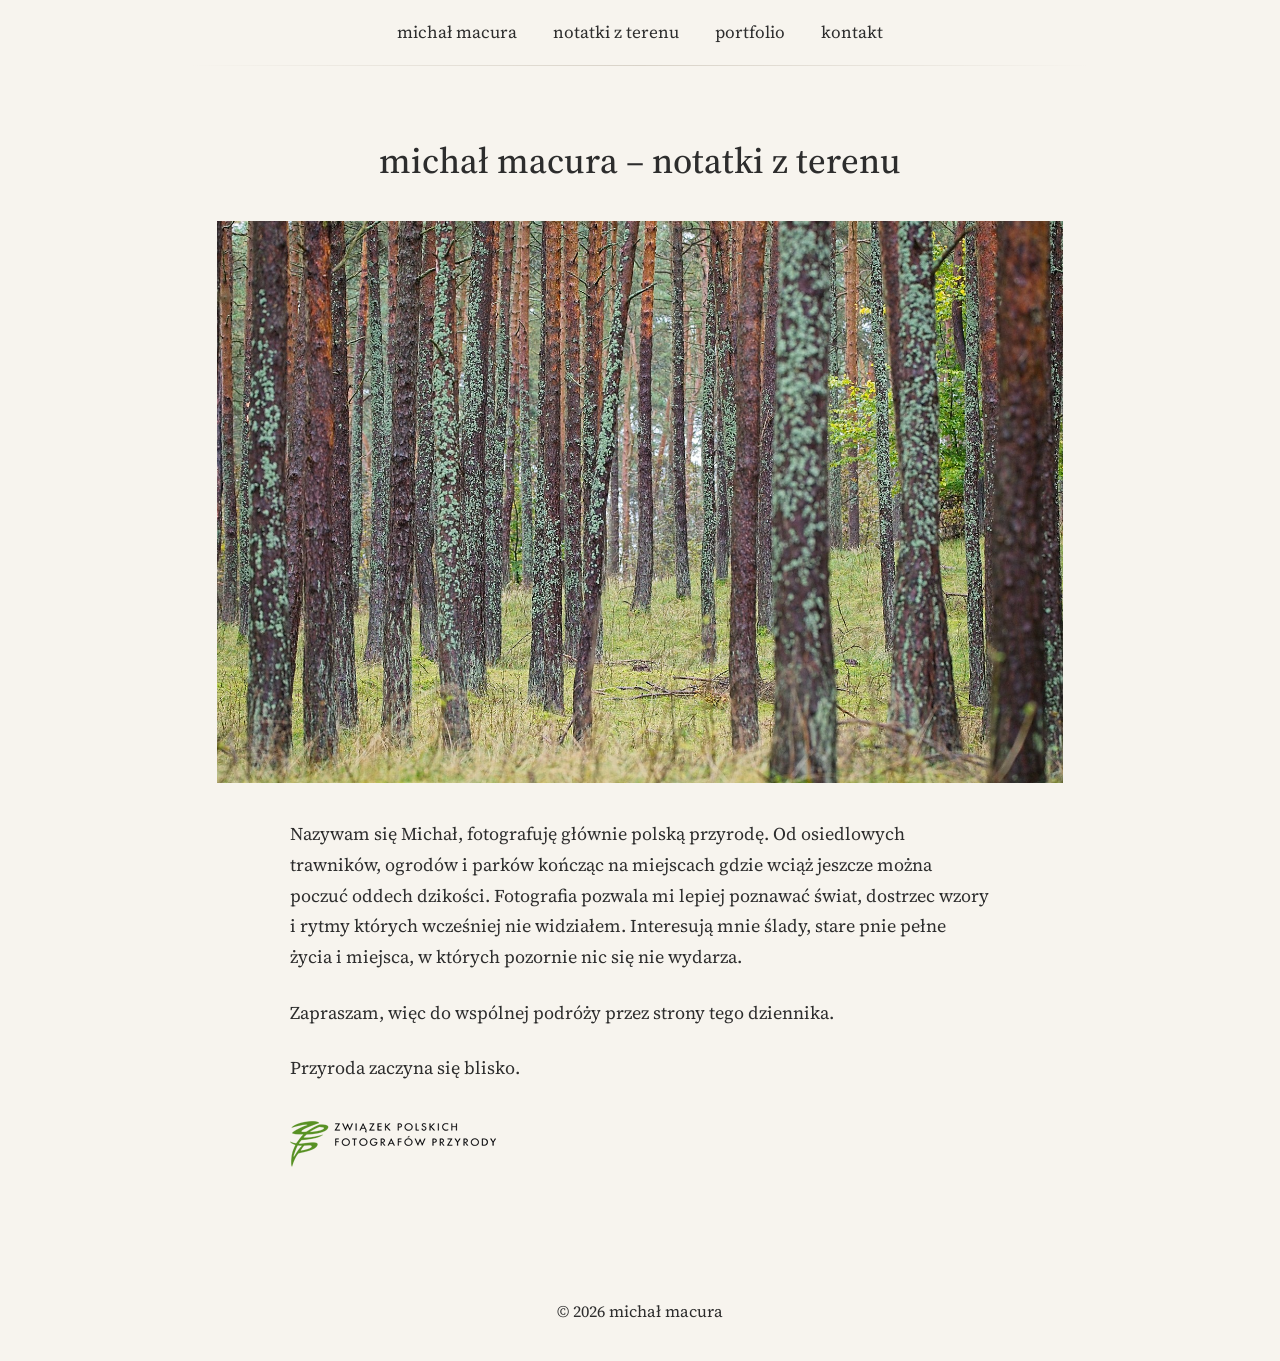
==== index.html @ 4e41f11b "Update index.html" ====
<!DOCTYPE html>
<html lang="pl">

<head>
    <meta charset="UTF-8">
    <meta name="viewport" content="width=device-width, initial-scale=1.0">

    <title>Michał Macura – Notatki z terenu</title>

    <meta name="description"
        content="Fotografia przyrody, notatki z terenu i opowieści o tym, co łatwo przeoczyć.">

    <link rel="stylesheet" href="assets/css/style.css">
</head>

<body>

    <header class="site-header">

        <nav class="navigation">
            <a href="index.html">michał macura</a>
            <a href="notatki-z-terenu/">notatki z terenu</a>
            <a href="portfolio/">portfolio</a>
            <a href="kontakt/">kontakt</a>
        </nav>

    </header>

    <main>

        <h1>michał macura – notatki z terenu</h1>

        <figure class="hero-image">

            <img
                src="assets/images/site/hero.jpg"
                alt="Las o poranku">

        </figure>

        <section class="intro-text">

            <p>
                Nazywam się Michał, fotografuję głównie polską przyrodę. 
                Od osiedlowych trawników, ogrodów i parków kończąc na miejscach 
                gdzie wciąż jeszcze można poczuć oddech dzikości. 
                Fotografia pozwala mi lepiej poznawać świat, dostrzec wzory i rytmy 
                których wcześniej nie widziałem. Interesują mnie ślady, stare pnie pełne 
                życia i miejsca, w których pozornie nic się nie wydarza.
            </p>

            <p>
                Zapraszam, więc do wspólnej podróży przez strony tego dziennika. 
            </p>

            <p>
                Przyroda zaczyna się blisko. 
            </p>
            
            <p class="zpfp-logo">
                <a href="https://www.zpfp.pl/" target="_blank" rel="noopener noreferrer">
                    <img src="assets/images/site/zpfp.png"
                 alt="Związek Polskich Fotografów Przyrody">
                </a>
            </p>
            
        </section>

    </main>

<footer class="site-footer">
    <p>© 2026 michał macura</p>
</footer>

</body>

</html>
---- assets/css/style.css ----
/* =========================
   MICHAŁ MACURA
   NOTATKI Z TERENU
   ========================= */

@import url('https://fonts.googleapis.com/css2?family=Source+Serif+4:wght@400;500;600&display=swap');

:root {
    --background: #f7f4ee;
    --text: #2d2d2d;
    --line: #d8d2c8;
    --max-width: 900px;
}

/* RESET */

* {
    box-sizing: border-box;
}

html {
    font-size: 18px;
}

body {
    margin: 0;
    background: var(--background);
    color: var(--text);
    font-family: "Source Serif 4", serif;
    line-height: 1.7;
    min-height: 100vh;

    display: flex;
    flex-direction: column;
}

/* =========================
   TYPOGRAFIA
   ========================= */

h1,
h2,
h3 {
    font-weight: 500;
    line-height: 1.3;
    margin-top: 0;
}

h1 {
    text-align: center;
    margin-bottom: 2rem;
}

p {
    margin-bottom: 1.4rem;
}

a {
    color: inherit;
    text-decoration: none;
}

a:hover {
    opacity: 0.7;
}

/* =========================
   UKŁAD
   ========================= */

main {
    flex: 1;
    width: 100%;
    max-width: var(--max-width);
    margin: 0 auto;
    padding: 3rem 1.5rem;
}

/* =========================
   MENU
   ========================= */

.site-header {
    padding: 1rem 1.5rem;
}

.site-header::after {
    content: "";
    display: block;
    height: 1px;
    max-width: 900px;
    margin: 1rem auto 0;
    background: linear-gradient(
        to right,
        transparent,
        var(--line),
        transparent
    );
}

.navigation {
    display: flex;
    justify-content: center;
    gap: 2rem;
    flex-wrap: wrap;

    font-size: 0.95rem;
    text-transform: lowercase;
}

/* =========================
   STOPKA
   ========================= */

.site-footer {
    width: 100%;
    padding: 2rem 1.5rem;
    text-align: center;
    font-size: 0.9rem;
}

.site-footer p {
    margin: 0;
    text-align: center;
}

/* =========================
   STRONA GŁÓWNA
   ========================= */

.hero-image {
    margin: 0 auto 2rem;
}

.hero-image img {
    width: 100%;
    display: block;
}

.intro-text {
    max-width: 700px;
    margin: 0 auto;
}

/* =========================
   PORTFOLIO
   ========================= */

.gallery-grid {
    display: grid;
    grid-template-columns: repeat(2, 1fr);
    gap: 2rem;
}

.gallery-card img {
    width: 100%;
    display: block;
}

.gallery-card h3 {
    margin-top: 0.75rem;
    text-align: center;
    font-size: 1rem;
}

/* =========================
   GALERIE
   ========================= */

.photo-grid {
    display: grid;
    grid-template-columns: repeat(4, 1fr);
    gap: 1rem;
}

.photo-grid img {
    width: 100%;
    display: block;
    cursor: pointer;
}

/* =========================
   NOTATKI Z TERENU
   ========================= */

.journal-entry {
    display: grid;
    grid-template-columns: 220px 1fr;
    gap: 1.5rem;
    margin-bottom: 2rem;
    align-items: start;
}

.journal-entry img {
    width: 100%;
    display: block;
}

.journal-entry h2 {
    margin-bottom: 0.5rem;
}

/* =========================
   WPIS
   ========================= */

.article-image {
    margin: 2rem 0;
}

.article-image img {
    width: 100%;
    display: block;
}

/* =========================
   FORMULARZ
   ========================= */

.contact-form {
    max-width: 700px;
    margin: 0 auto;
}

.contact-form label {
    display: block;
    margin-bottom: 0.5rem;
}

.contact-form input,
.contact-form textarea {
    width: 100%;
    padding: 0.9rem;
    margin-bottom: 1.5rem;

    border: 1px solid var(--line);
    background: white;

    font: inherit;
}

.contact-form textarea {
    min-height: 220px;
    resize: vertical;
}

.contact-form button {
    padding: 0.8rem 1.6rem;

    border: 1px solid var(--line);
    background: white;

    cursor: pointer;
    font: inherit;
}

.contact-form button:hover {
    opacity: 0.8;
}

/* =========================
   RESPONSYWNOŚĆ
   ========================= */

@media (max-width: 900px) {

    .photo-grid {
        grid-template-columns: repeat(3, 1fr);
    }
}

@media (max-width: 700px) {

    .gallery-grid {
        grid-template-columns: 1fr;
    }

    .photo-grid {
        grid-template-columns: repeat(2, 1fr);
    }

    .journal-entry {
        grid-template-columns: 1fr;
    }

    main {
        padding: 2rem 1rem;
    }
}

@media (max-width: 500px) {

    html {
        font-size: 17px;
    }

    .navigation {
        gap: 1rem;
    }

    .photo-grid {
        grid-template-columns: repeat(2, 1fr);
    }
}
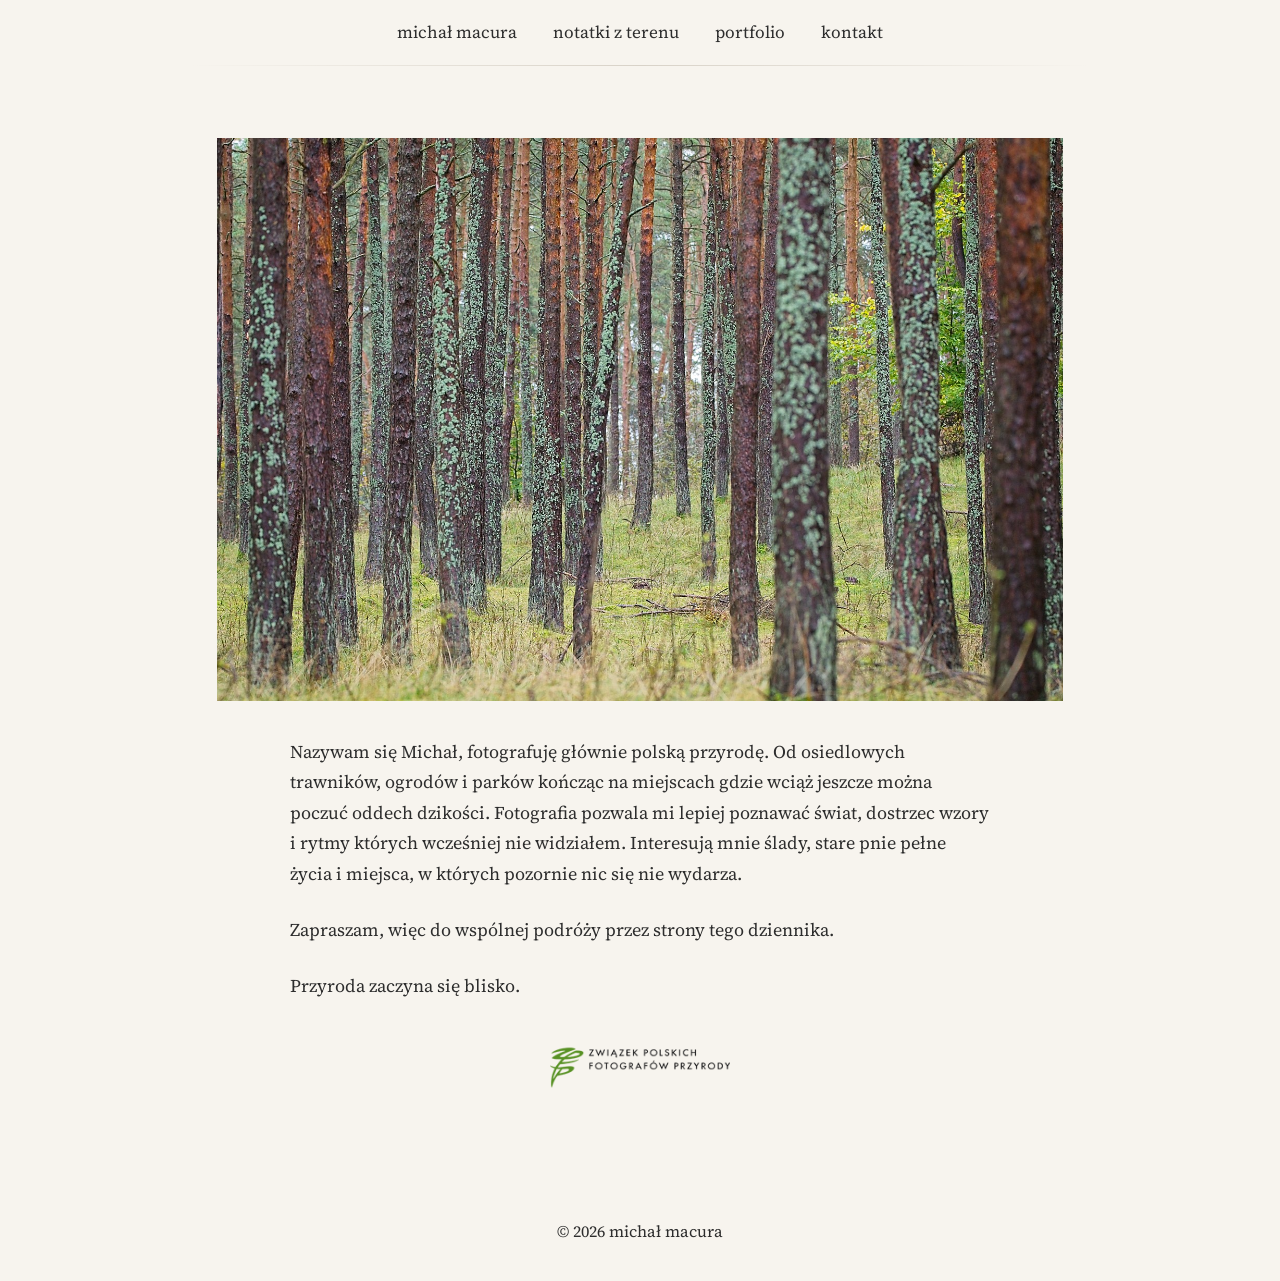
==== commit f2354f60: "Update index.html" ====
--- a/index.html
+++ b/index.html
@@ -28,7 +28,7 @@
 
     <main>
 
-        <h1>michał macura – notatki z terenu</h1>
+        <!--<h1>michał macura – notatki z terenu</h1>-->
 
         <figure class="hero-image">
 
--- a/assets/css/style.css
+++ b/assets/css/style.css
@@ -302,3 +302,23 @@
         grid-template-columns: repeat(2, 1fr);
     }
 }
+
+/* =========================
+   ZPFP
+   ========================= */
+
+.zpfp-logo {
+    display: flex;
+    justify-content: center;
+    margin-top: 2rem;
+}
+
+.zpfp-logo img {
+    width: 180px;
+    height: auto;
+    transition: opacity 0.2s ease;
+}
+
+.zpfp-logo img:hover {
+    opacity: 0.75;
+}
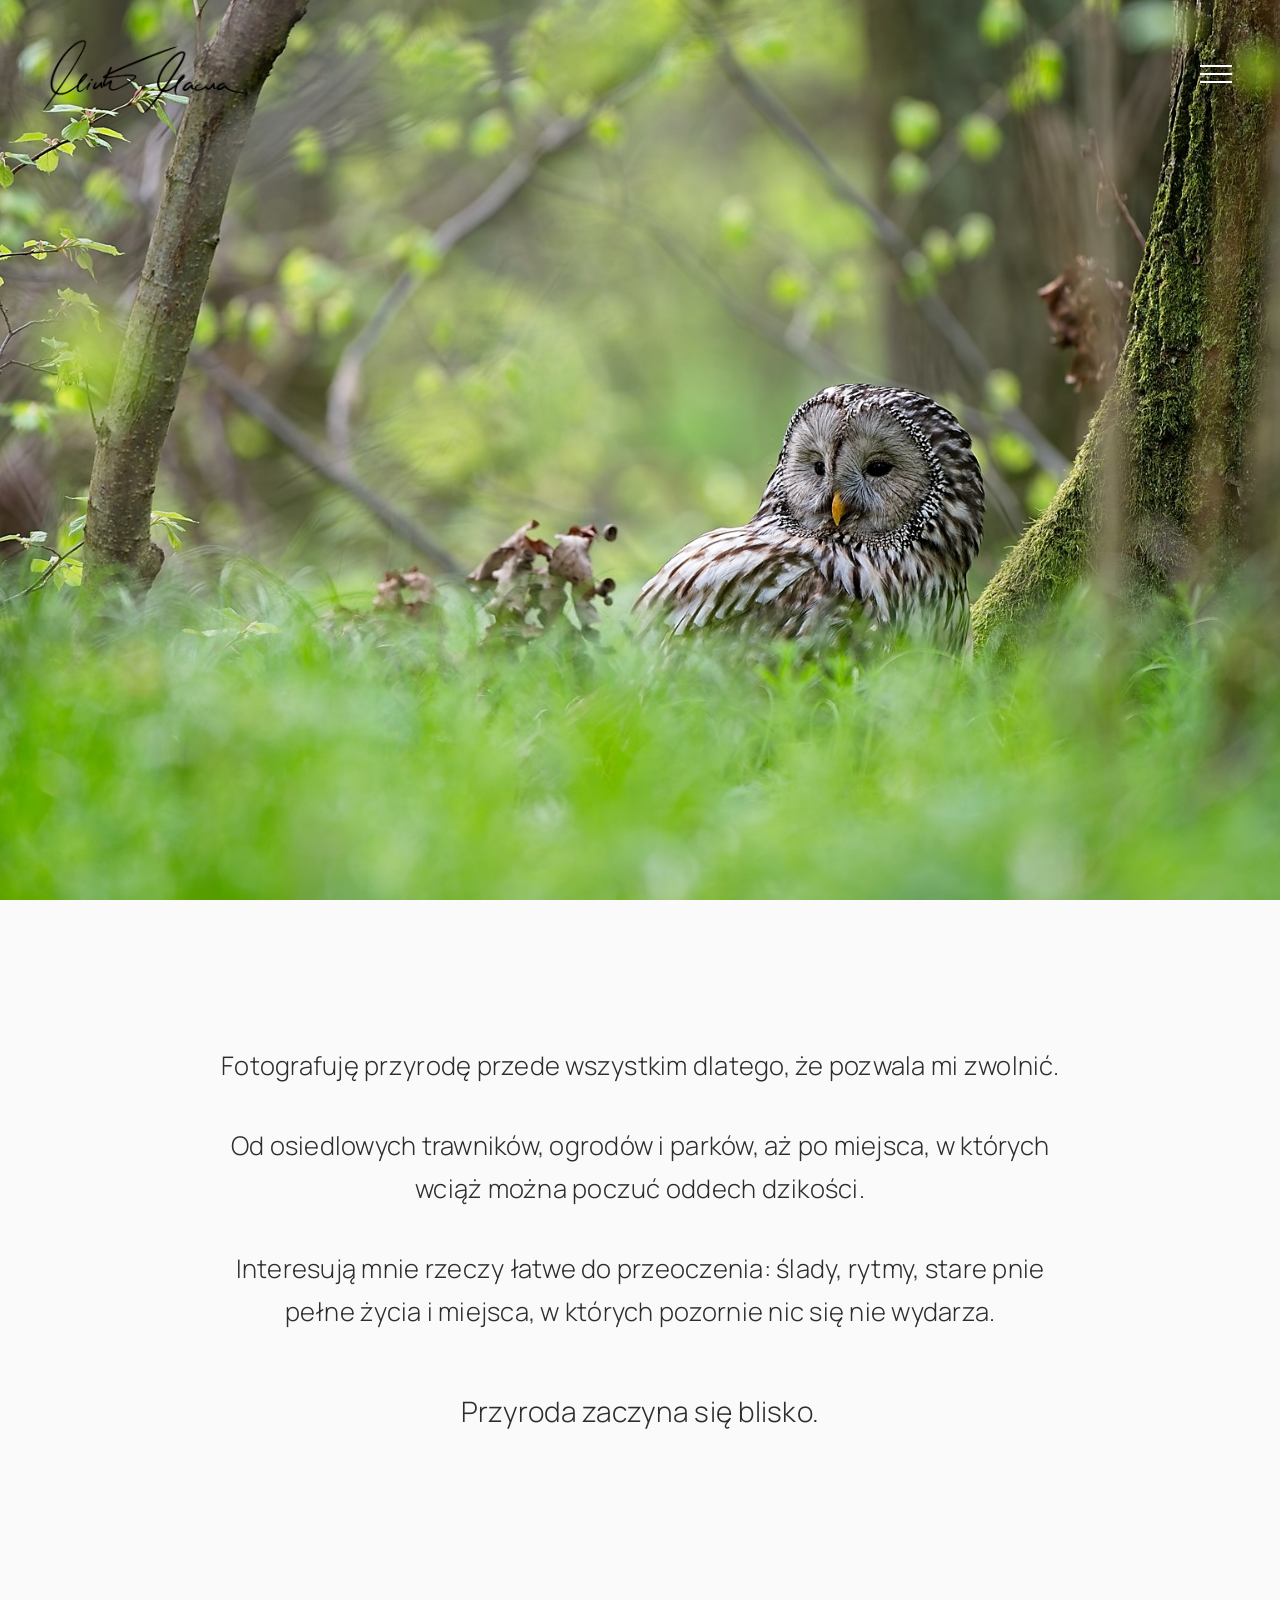
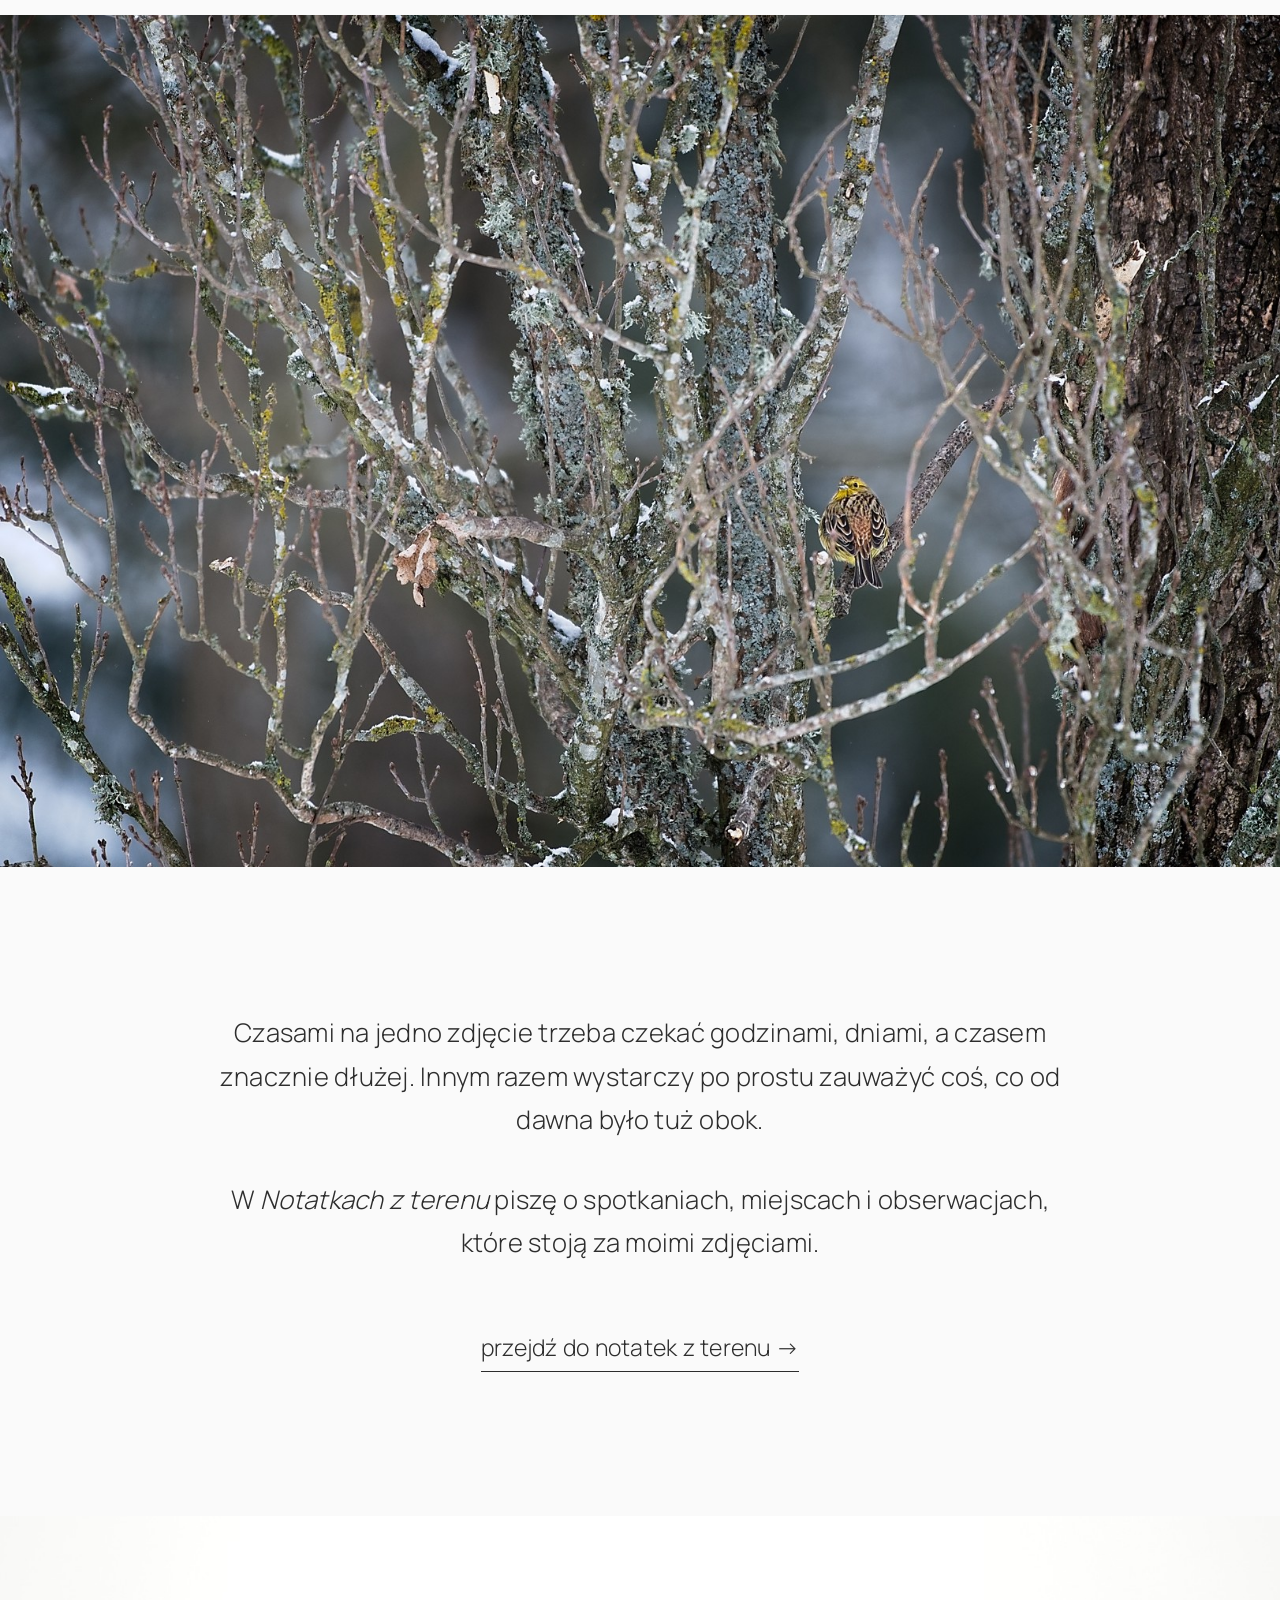
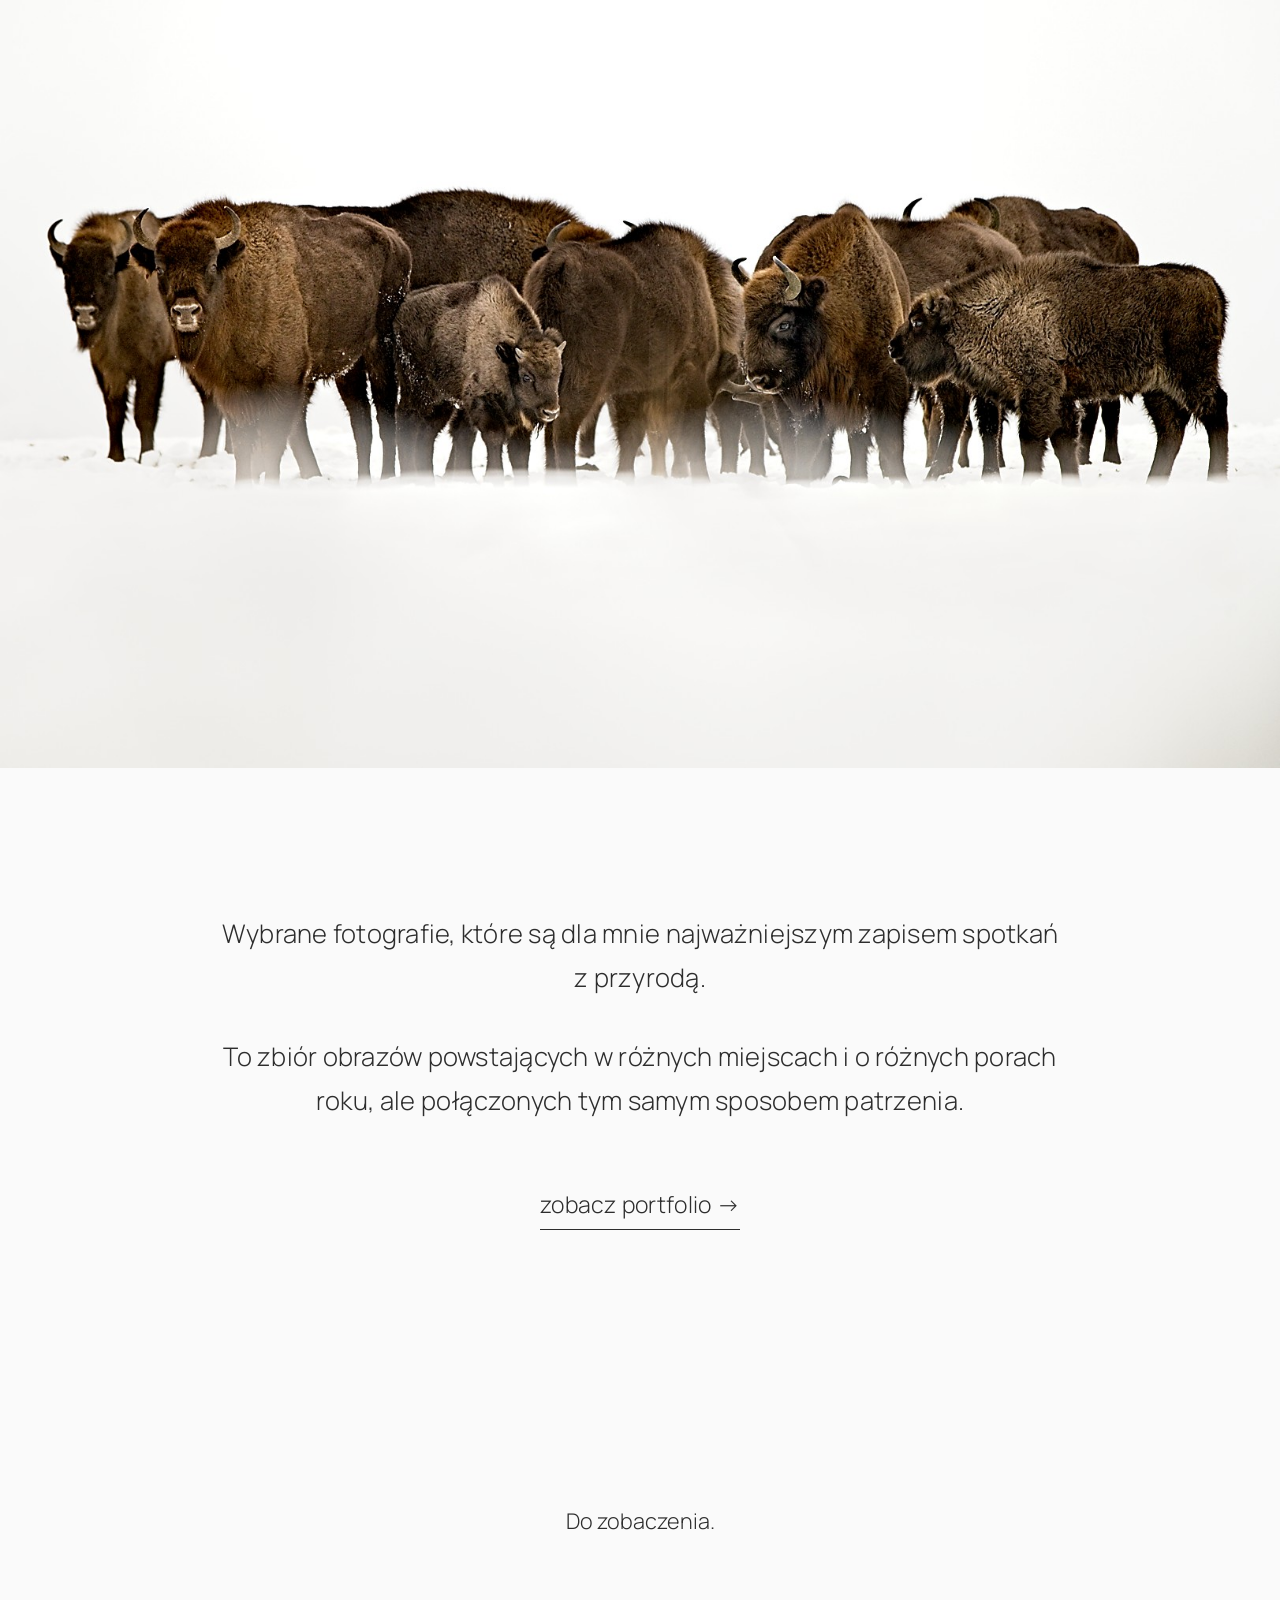
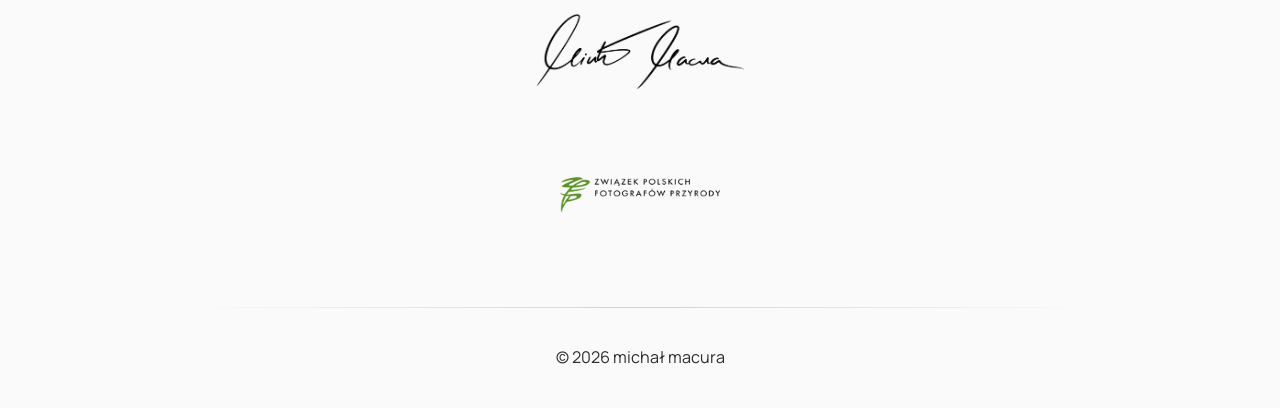
==== commit 11865824: "Update index.html v2" ====
--- a/index.html
+++ b/index.html
@@ -3,76 +3,295 @@
 
 <head>
     <meta charset="UTF-8">
-    <meta name="viewport" content="width=device-width, initial-scale=1.0">
-
-    <title>Michał Macura – Notatki z terenu</title>
+
+    <meta name="viewport"
+        content="width=device-width, initial-scale=1.0">
+
+    <title>Michał Macura – fotografia przyrody</title>
 
     <meta name="description"
-        content="Fotografia przyrody, notatki z terenu i opowieści o tym, co łatwo przeoczyć.">
+        content="Fotografia przyrody, notatki z terenu i wybrane fotografie Michała Macury.">
 
     <link rel="stylesheet" href="assets/css/style.css">
+
 </head>
 
-<body>
-
-    <header class="site-header">
-
-        <nav class="navigation">
-            <a href="index.html">michał macura</a>
-            <a href="notatki-z-terenu/">notatki z terenu</a>
-            <a href="portfolio/">portfolio</a>
-            <a href="kontakt/">kontakt</a>
+
+<body class="home-page">
+
+
+    <!-- =========================
+         MENU
+         ========================= -->
+
+    <header class="home-header">
+
+        <!-- Podpis / logo -->
+
+        <a href="index.html"
+           class="signature-logo">
+
+            <img
+                src="assets/images/site/signature.png"
+                alt="Michał Macura">
+
+        </a>
+
+
+        <!-- Hamburger -->
+
+        <button
+            class="menu-toggle"
+            aria-label="Otwórz menu"
+            aria-expanded="false">
+
+            <span></span>
+            <span></span>
+            <span></span>
+
+        </button>
+
+
+        <!-- Menu rozwijane -->
+
+        <nav class="home-navigation">
+
+            <a href="index.html">
+                strona główna
+            </a>
+
+            <a href="notatki-z-terenu/">
+                notatki z terenu
+            </a>
+
+            <a href="portfolio/">
+                portfolio
+            </a>
+
+            <a href="kontakt/">
+                kontakt
+            </a>
+
         </nav>
 
     </header>
 
+
+
     <main>
 
-        <!--<h1>michał macura – notatki z terenu</h1>-->
-
-        <figure class="hero-image">
+
+        <!-- =========================
+             HERO 1
+             ========================= -->
+
+        <section class="home-image-section home-hero">
 
             <img
                 src="assets/images/site/hero.jpg"
-                alt="Las o poranku">
-
-        </figure>
-
-        <section class="intro-text">
-
-            <p>
-                Nazywam się Michał, fotografuję głównie polską przyrodę. 
-                Od osiedlowych trawników, ogrodów i parków kończąc na miejscach 
-                gdzie wciąż jeszcze można poczuć oddech dzikości. 
-                Fotografia pozwala mi lepiej poznawać świat, dostrzec wzory i rytmy 
-                których wcześniej nie widziałem. Interesują mnie ślady, stare pnie pełne 
-                życia i miejsca, w których pozornie nic się nie wydarza.
-            </p>
-
-            <p>
-                Zapraszam, więc do wspólnej podróży przez strony tego dziennika. 
-            </p>
-
-            <p>
-                Przyroda zaczyna się blisko. 
-            </p>
-            
-            <p class="zpfp-logo">
-                <a href="https://www.zpfp.pl/" target="_blank" rel="noopener noreferrer">
-                    <img src="assets/images/site/zpfp.png"
-                 alt="Związek Polskich Fotografów Przyrody">
+                alt="Fotografia przyrody Michała Macury">
+
+        </section>
+
+
+
+        <!-- =========================
+             TEKST 1
+             ========================= -->
+
+        <section class="home-text-section">
+
+            <div class="home-text">
+
+                <p>
+                    Fotografuję przyrodę przede wszystkim dlatego,
+                    że pozwala mi zwolnić.
+                </p>
+
+                <p>
+                    Od osiedlowych trawników, ogrodów i parków,
+                    aż po miejsca, w których wciąż można poczuć
+                    oddech dzikości.
+                </p>
+
+                <p>
+                    Interesują mnie rzeczy łatwe do przeoczenia:
+                    ślady, rytmy, stare pnie pełne życia
+                    i miejsca, w których pozornie nic się nie wydarza.
+                </p>
+
+                <p class="home-text-ending">
+                    Przyroda zaczyna się blisko.
+                </p>
+
+            </div>
+
+        </section>
+
+
+
+        <!-- =========================
+             HERO 2
+             ========================= -->
+
+        <section class="home-image-section fade-in">
+
+            <img
+                src="assets/images/site/hero2.jpg"
+                alt="Fotografia przyrody">
+
+        </section>
+
+
+
+        <!-- =========================
+             TEKST 2
+             ========================= -->
+
+        <section class="home-text-section">
+
+            <div class="home-text">
+
+                <p>
+                    Czasami na jedno zdjęcie trzeba czekać
+                    godzinami, dniami, a czasem znacznie dłużej.
+                    Innym razem wystarczy po prostu zauważyć
+                    coś, co od dawna było tuż obok.
+                </p>
+
+                <p>
+                    W <em>Notatkach z terenu</em> piszę
+                    o spotkaniach, miejscach i obserwacjach,
+                    które stoją za moimi zdjęciami.
+                </p>
+
+                <a
+                    href="notatki-z-terenu/"
+                    class="home-link">
+
+                    przejdź do notatek z terenu →
+
                 </a>
-            </p>
-            
-        </section>
+
+            </div>
+
+        </section>
+
+
+
+        <!-- =========================
+             HERO 3
+             ========================= -->
+
+		<section class="home-image-section fade-in">
+
+            <img
+                src="assets/images/site/hero3.jpg"
+                alt="Fotografia przyrody">
+
+        </section>
+
+
+
+        <!-- =========================
+             TEKST 3
+             ========================= -->
+
+        <section class="home-text-section">
+
+            <div class="home-text">
+
+                <p>
+                    Wybrane fotografie, które są dla mnie
+                    najważniejszym zapisem spotkań z przyrodą.
+                </p>
+
+                <p>
+                    To zbiór obrazów powstających w różnych
+                    miejscach i o różnych porach roku,
+                    ale połączonych tym samym sposobem patrzenia.
+                </p>
+
+                <a
+                    href="portfolio/"
+                    class="home-link">
+
+                    zobacz portfolio →
+
+                </a>
+
+            </div>
+
+        </section>
+
 
     </main>
 
-<footer class="site-footer">
-    <p>© 2026 michał macura</p>
-</footer>
+
+
+<!-- =========================
+     KONIEC
+     ========================= -->
+
+<section class="home-contact">
+
+    <div class="home-contact-content">
+
+        <p>
+            Do zobaczenia.
+        </p>
+
+
+        <!-- PODPIS -->
+
+        <img
+            src="assets/images/site/signature.png"
+            alt="Michał Macura"
+            class="home-signature">
+
+
+        <!-- ZPFP -->
+
+        <a
+            href="https://www.zpfp.pl/"
+            target="_blank"
+            rel="noopener noreferrer"
+            class="home-zpfp">
+
+            <img
+                src="assets/images/site/zpfp.png"
+                alt="Związek Polskich Fotografów Przyrody">
+
+        </a>
+
+
+    </div>
+
+</section>
+
+
+
+    <!-- =========================
+         STOPKA
+         ========================= -->
+
+    <footer class="site-footer">
+
+        <p>
+            © 2026 michał macura
+        </p>
+
+    </footer>
+
+
+
+    <!-- =========================
+         MENU JAVASCRIPT
+         ========================= -->
+
+	<script src="assets/js/menu.js"></script>
+	<script src="assets/js/scroll-fade.js"></script>
 
 </body>
 
 </html>
-
--- a/assets/css/style.css
+++ b/assets/css/style.css
@@ -1,18 +1,38 @@
-/* =========================
-   MICHAŁ MACURA
-   NOTATKI Z TERENU
-   ========================= */
-
-@import url('https://fonts.googleapis.com/css2?family=Source+Serif+4:wght@400;500;600&display=swap');
+@import url('https://fonts.googleapis.com/css2?family=Manrope:wght@300;400;500&family=Source+Serif+4:wght@400;500;600&display=swap');
+
+/*
+==========================================================
+MICHAŁ MACURA — NOTATKI Z TERENU
+GŁÓWNY ARKUSZ STYLÓW
+==========================================================
+
+Wspólny arkusz stylów dla:
+- strony głównej
+- portfolio i galerii
+- Notatek z terenu
+- pojedynczych wpisów
+- kontaktu
+- lightboxa
+- menu hamburgerowego
+*/
+
+
+/* ==========================================================
+   1. ZMIENNE GŁÓWNE
+   ========================================================== */
 
 :root {
-    --background: #f7f4ee;
+    --background: #fafafa;
     --text: #2d2d2d;
     --line: #d8d2c8;
     --max-width: 900px;
-}
-
-/* RESET */
+    --hero-size: 80%;
+}
+
+
+/* ==========================================================
+   2. RESET I PODSTAWY
+   ========================================================== */
 
 * {
     box-sizing: border-box;
@@ -20,35 +40,39 @@
 
 html {
     font-size: 18px;
+    scroll-behavior: smooth;
 }
 
 body {
+    min-height: 100vh;
     margin: 0;
+
+    display: flex;
+    flex-direction: column;
+
     background: var(--background);
     color: var(--text);
-    font-family: "Source Serif 4", serif;
+
+    font-family: "Manrope", sans-serif;
     line-height: 1.7;
-    min-height: 100vh;
-
-    display: flex;
-    flex-direction: column;
-}
-
-/* =========================
-   TYPOGRAFIA
-   ========================= */
+}
+
+
+/* ==========================================================
+   3. TYPOGRAFIA I LINKI
+   ========================================================== */
 
 h1,
 h2,
 h3 {
+    margin-top: 0;
     font-weight: 500;
     line-height: 1.3;
-    margin-top: 0;
 }
 
 h1 {
+    margin-bottom: 2rem;
     text-align: center;
-    margin-bottom: 2rem;
 }
 
 p {
@@ -64,21 +88,24 @@
     opacity: 0.7;
 }
 
-/* =========================
-   UKŁAD
-   ========================= */
+
+/* ==========================================================
+   4. GŁÓWNY KONTENER PODSTRON
+   ========================================================== */
 
 main {
     flex: 1;
     width: 100%;
     max-width: var(--max-width);
+
     margin: 0 auto;
     padding: 3rem 1.5rem;
 }
 
-/* =========================
-   MENU
-   ========================= */
+
+/* ==========================================================
+   5. KLASYCZNE MENU PODSTRON
+   ========================================================== */
 
 .site-header {
     padding: 1rem 1.5rem;
@@ -86,10 +113,14 @@
 
 .site-header::after {
     content: "";
-    display: block;
+
+    display: block;
+
     height: 1px;
-    max-width: 900px;
+    max-width: var(--max-width);
+
     margin: 1rem auto 0;
+
     background: linear-gradient(
         to right,
         transparent,
@@ -100,6 +131,7 @@
 
 .navigation {
     display: flex;
+
     justify-content: center;
     gap: 2rem;
     flex-wrap: wrap;
@@ -108,15 +140,154 @@
     text-transform: lowercase;
 }
 
-/* =========================
-   STOPKA
-   ========================= */
+
+/* ==========================================================
+   6. WSPÓLNE MENU HAMBURGEROWE
+   ========================================================== */
+
+.home-header,
+.page-header {
+    width: 100%;
+
+    display: flex;
+
+    align-items: center;
+    justify-content: space-between;
+
+    padding: 1.5rem 2rem;
+}
+
+.home-header {
+    position: absolute;
+
+    top: 0;
+    left: 0;
+
+    z-index: 100;
+}
+
+.page-header {
+    position: relative;
+}
+
+.signature-logo {
+    display: block;
+    width: 220px;
+}
+
+.signature-logo img {
+    display: block;
+    width: 100%;
+    height: auto;
+}
+
+.menu-toggle {
+    position: relative;
+    z-index: 102;
+
+    width: 44px;
+    height: 44px;
+
+    padding: 0;
+
+    display: flex;
+
+    flex-direction: column;
+    justify-content: center;
+    gap: 6px;
+
+    border: 0;
+    background: transparent;
+
+    cursor: pointer;
+}
+
+.menu-toggle span {
+    display: block;
+
+    width: 32px;
+    height: 2px;
+
+    background: #ffffff;
+
+    box-shadow: 0 1px 4px rgba(0, 0, 0, 0.55);
+}
+
+/* Ciemny hamburger na jasnych podstronach. */
+.page-header .menu-toggle span {
+    background: var(--text);
+    box-shadow: none;
+}
+
+
+/* ==========================================================
+   7. ROZWIJANE MENU
+   ========================================================== */
+
+.home-navigation {
+    position: fixed;
+
+    top: 0;
+    right: 0;
+
+    width: min(420px, 85vw);
+    height: 100vh;
+
+    display: flex;
+
+    flex-direction: column;
+    justify-content: center;
+    gap: 1.5rem;
+
+    padding: 3rem;
+
+    background: rgba(250, 250, 250, 0.97);
+
+    transform: translateX(100%);
+    transition: transform 0.35s ease;
+
+    z-index: 101;
+}
+
+.home-navigation.is-open {
+    transform: translateX(0);
+}
+
+.home-navigation a {
+    font-size: 1.4rem;
+    font-weight: 300;
+    letter-spacing: 0.02em;
+}
+
+
+/* ==========================================================
+   8. STOPKA
+   ========================================================== */
 
 .site-footer {
     width: 100%;
     padding: 2rem 1.5rem;
+
     text-align: center;
     font-size: 0.9rem;
+}
+
+.site-footer::before {
+    content: "";
+
+    display: block;
+
+    height: 1px;
+    max-width: var(--max-width);
+
+    margin: 0 auto 2rem;
+
+    background: linear-gradient(
+        to right,
+        transparent,
+        var(--line),
+        transparent
+    );
 }
 
 .site-footer p {
@@ -124,17 +295,23 @@
     text-align: center;
 }
 
-/* =========================
-   STRONA GŁÓWNA
-   ========================= */
+
+/* ==========================================================
+   9. STARSZA STRONA GŁÓWNA — HERO I INTRO
+   ========================================================== */
 
 .hero-image {
+    width: min(100%, 100vw);
     margin: 0 auto 2rem;
 }
 
 .hero-image img {
-    width: 100%;
-    display: block;
+    width: min(100%, var(--hero-size));
+
+    height: auto;
+
+    display: block;
+    margin: 0 auto;
 }
 
 .intro-text {
@@ -142,52 +319,42 @@
     margin: 0 auto;
 }
 
-/* =========================
-   PORTFOLIO
-   ========================= */
-
-.gallery-grid {
-    display: grid;
-    grid-template-columns: repeat(2, 1fr);
-    gap: 2rem;
-}
-
-.gallery-card img {
-    width: 100%;
-    display: block;
-}
-
-.gallery-card h3 {
-    margin-top: 0.75rem;
-    text-align: center;
-    font-size: 1rem;
-}
-
-/* =========================
-   GALERIE
-   ========================= */
+
+/* ==========================================================
+   10. PORTFOLIO I GALERIE
+   ========================================================== */
 
 .photo-grid {
     display: grid;
+
     grid-template-columns: repeat(4, 1fr);
     gap: 1rem;
 }
 
 .photo-grid img {
     width: 100%;
-    display: block;
+
+    aspect-ratio: 4 / 3;
+    object-fit: cover;
+
+    display: block;
+
     cursor: pointer;
 }
 
-/* =========================
-   NOTATKI Z TERENU
-   ========================= */
+
+/* ==========================================================
+   11. NOTATKI Z TERENU — LISTA WPISÓW
+   ========================================================== */
 
 .journal-entry {
     display: grid;
+
     grid-template-columns: 220px 1fr;
     gap: 1.5rem;
+
     margin-bottom: 2rem;
+
     align-items: start;
 }
 
@@ -200,125 +367,576 @@
     margin-bottom: 0.5rem;
 }
 
-/* =========================
-   WPIS
-   ========================= */
-
-.article-image {
+
+/* ==========================================================
+   12. NOTATKI Z TERENU — POJEDYNCZY WPIS
+   ========================================================== */
+
+.journal-post {
+    max-width: 800px;
+    margin: 0 auto;
+}
+
+.journal-post h1 {
+    margin-bottom: 2rem;
+}
+
+.journal-post p {
     margin: 2rem 0;
 }
 
-.article-image img {
-    width: 100%;
-    display: block;
-}
-
-/* =========================
-   FORMULARZ
-   ========================= */
-
-.contact-form {
-    max-width: 700px;
-    margin: 0 auto;
-}
-
-.contact-form label {
-    display: block;
-    margin-bottom: 0.5rem;
-}
-
-.contact-form input,
-.contact-form textarea {
-    width: 100%;
-    padding: 0.9rem;
-    margin-bottom: 1.5rem;
-
-    border: 1px solid var(--line);
-    background: white;
-
-    font: inherit;
-}
-
-.contact-form textarea {
-    min-height: 220px;
-    resize: vertical;
-}
-
-.contact-form button {
-    padding: 0.8rem 1.6rem;
-
-    border: 1px solid var(--line);
-    background: white;
-
-    cursor: pointer;
-    font: inherit;
-}
-
-.contact-form button:hover {
-    opacity: 0.8;
-}
-
-/* =========================
-   RESPONSYWNOŚĆ
-   ========================= */
-
-@media (max-width: 900px) {
-
-    .photo-grid {
-        grid-template-columns: repeat(3, 1fr);
-    }
-}
-
-@media (max-width: 700px) {
-
-    .gallery-grid {
-        grid-template-columns: 1fr;
-    }
-
-    .photo-grid {
-        grid-template-columns: repeat(2, 1fr);
-    }
-
-    .journal-entry {
-        grid-template-columns: 1fr;
-    }
-
-    main {
-        padding: 2rem 1rem;
-    }
-}
-
-@media (max-width: 500px) {
-
-    html {
-        font-size: 17px;
-    }
-
-    .navigation {
-        gap: 1rem;
-    }
-
-    .photo-grid {
-        grid-template-columns: repeat(2, 1fr);
-    }
-}
-
-/* =========================
-   ZPFP
-   ========================= */
+.journal-post figure {
+    margin: 2rem 0;
+}
+
+.journal-post img {
+    width: 100%;
+    display: block;
+}
+
+.journal-post figcaption {
+    margin-top: 0.5rem;
+
+    font-size: 0.9rem;
+    opacity: 0.7;
+}
+
+
+/* ==========================================================
+   13. KONTAKT
+   ========================================================== */
+
+.contact-layout {
+    display: grid;
+
+    grid-template-columns: 2fr 1fr;
+    gap: 4rem;
+
+    align-items: start;
+
+    max-width: 800px;
+    margin: 2rem auto 0;
+}
+
+.contact-text {
+    max-width: 500px;
+}
+
+.contact-text p:first-child {
+    margin-top: 0;
+}
+
+.contact-text a {
+    text-decoration: underline;
+    text-underline-offset: 3px;
+}
+
+.contact-photo {
+    max-width: 260px;
+    margin-left: auto;
+}
+
+.contact-photo img {
+    width: 100%;
+
+    aspect-ratio: 1 / 1;
+
+    display: block;
+}
+
+
+/* ==========================================================
+   14. LOGO ZPFP NA PODSTRONACH
+   ========================================================== */
 
 .zpfp-logo {
     display: flex;
+
     justify-content: center;
+
     margin-top: 2rem;
 }
 
 .zpfp-logo img {
     width: 180px;
     height: auto;
+
     transition: opacity 0.2s ease;
 }
 
 .zpfp-logo img:hover {
     opacity: 0.75;
 }
+
+
+/* ==========================================================
+   15. LIGHTBOX
+   ========================================================== */
+
+.lightbox {
+    position: fixed;
+    inset: 0;
+
+    display: none;
+
+    align-items: center;
+    justify-content: center;
+
+    z-index: 1000;
+
+    backdrop-filter: blur(12px) saturate(40%);
+    background: rgba(20, 20, 20, 0.78);
+
+    padding: 4rem 5rem;
+}
+
+.lightbox.is-open {
+    display: flex;
+}
+
+.lightbox-image {
+    display: block;
+
+    max-width: 90vw;
+    max-height: 88vh;
+
+    width: auto;
+    height: auto;
+
+    object-fit: contain;
+
+    box-shadow: 0 12px 40px rgba(0, 0, 0, 0.35);
+
+    transition:
+        opacity 0.2s ease,
+        transform 0.25s ease;
+}
+
+.lightbox-close,
+.lightbox-previous,
+.lightbox-next {
+    position: absolute;
+
+    border: 0;
+    background: transparent;
+
+    color: #ffffff;
+
+    cursor: pointer;
+
+    font-family: Arial, sans-serif;
+
+    z-index: 1001;
+}
+
+.lightbox-close {
+    top: 1rem;
+    right: 1.5rem;
+
+    font-size: 2.2rem;
+    line-height: 1;
+}
+
+.lightbox-previous {
+    left: 1.2rem;
+
+    top: 50%;
+    transform: translateY(-50%);
+
+    font-size: 2.5rem;
+}
+
+.lightbox-next {
+    right: 1.2rem;
+
+    top: 50%;
+    transform: translateY(-50%);
+
+    font-size: 2.5rem;
+}
+
+.lightbox-close:hover,
+.lightbox-previous:hover,
+.lightbox-next:hover {
+    opacity: 0.65;
+}
+
+body.lightbox-open {
+    overflow: hidden;
+}
+
+
+/* ==========================================================
+   16. LIGHTBOX — DELIKATNE PRZEJŚCIE MIĘDZY ZDJĘCIAMI
+   ========================================================== */
+
+.lightbox-image.slide-left {
+    animation: slideInFromRight 0.55s ease;
+}
+
+.lightbox-image.slide-right {
+    animation: slideInFromLeft 0.55s ease;
+}
+
+@keyframes slideInFromRight {
+    from {
+        opacity: 0;
+        transform: translateX(25px);
+    }
+
+    to {
+        opacity: 1;
+        transform: translateX(0);
+    }
+}
+
+@keyframes slideInFromLeft {
+    from {
+        opacity: 0;
+        transform: translateX(-25px);
+    }
+
+    to {
+        opacity: 1;
+        transform: translateX(0);
+    }
+}
+
+
+/* ==========================================================
+   17. STRONA GŁÓWNA — NOWY UKŁAD
+   ========================================================== */
+
+.home-page {
+    background: var(--background);
+}
+
+.home-page main {
+    width: 100%;
+    max-width: none;
+
+    margin: 0;
+    padding: 0;
+}
+
+
+/* ==========================================================
+   18. STRONA GŁÓWNA — ZDJĘCIA
+   ========================================================== */
+
+.home-image-section {
+    width: 100%;
+
+    margin: 0;
+
+    overflow: hidden;
+}
+
+.home-image-section img {
+    display: block;
+
+    width: 100%;
+    height: auto;
+}
+
+
+/* ==========================================================
+   19. STRONA GŁÓWNA — PIERWSZE HERO
+   ========================================================== */
+
+.home-hero {
+    height: 100vh;
+    min-height: 600px;
+}
+
+.home-hero img {
+    width: 100%;
+    height: 100%;
+
+    object-fit: cover;
+}
+
+
+/* ==========================================================
+   20. STRONA GŁÓWNA — SEKCJE TEKSTOWE
+   ========================================================== */
+
+.home-text-section {
+    padding: 8rem 1.5rem;
+}
+
+.home-text {
+    max-width: 850px;
+
+    margin: 0 auto;
+
+    text-align: center;
+
+    font-size: clamp(1rem, 2vw, 1.65rem);
+    font-weight: 300;
+
+    line-height: 1.7;
+    letter-spacing: 0.01em;
+}
+
+.home-text p {
+    margin: 0 0 2rem;
+}
+
+.home-text-ending {
+    margin-top: 3rem !important;
+    font-size: 1.1em;
+}
+
+
+/* ==========================================================
+   21. STRONA GŁÓWNA — TYTUŁY
+   ========================================================== */
+
+.home-text h2 {
+    margin-bottom: 3rem;
+
+    font-family: "Source Serif 4", serif;
+
+    font-size: clamp(2.2rem, 5vw, 4rem);
+    font-weight: 400;
+
+    line-height: 1.1;
+
+    text-transform: lowercase;
+}
+
+
+/* ==========================================================
+   22. STRONA GŁÓWNA — LINKI W TEKŚCIE
+   ========================================================== */
+
+.home-link {
+    display: inline-block;
+
+    margin-top: 1.5rem;
+
+    font-size: 0.9em;
+
+    border-bottom: 1px solid currentColor;
+
+    padding-bottom: 0.25rem;
+}
+
+
+/* ==========================================================
+   23. STRONA GŁÓWNA — SEKCJA KOŃCOWA
+   ========================================================== */
+
+.home-contact {
+    padding: 6rem 1.5rem 4rem;
+}
+
+.home-contact-content {
+    max-width: 700px;
+
+    margin: 0 auto;
+
+    display: flex;
+    flex-direction: column;
+    align-items: center;
+
+    text-align: center;
+
+    font-size: 1.2rem;
+    font-weight: 300;
+}
+
+.home-contact-content a {
+    display: inline-block;
+
+    margin-top: 1rem;
+
+    text-decoration: underline;
+    text-underline-offset: 4px;
+}
+
+.home-signature {
+    display: block;
+
+    width: 220px;
+    height: auto;
+
+    margin: 2rem auto 3rem;
+}
+
+.home-zpfp {
+    display: block;
+}
+
+.home-zpfp img {
+    display: block;
+
+    width: 160px;
+    height: auto;
+
+    margin: 0 auto;
+
+    transition: opacity 0.2s ease;
+}
+
+.home-zpfp:hover img {
+    opacity: 0.75;
+}
+
+
+/* ==========================================================
+   24. STRONA GŁÓWNA — STOPKA
+   ========================================================== */
+
+.home-page .site-footer {
+    padding-top: 1rem;
+}
+
+
+/* ==========================================================
+   25. FADE-IN PODCZAS PRZEWIJANIA
+   ========================================================== */
+
+.fade-in {
+    opacity: 0;
+
+    transform: translateY(20px);
+
+    transition:
+        opacity 1.2s ease,
+        transform 1.2s ease;
+}
+
+.fade-in.is-visible {
+    opacity: 1;
+
+    transform: translateY(0);
+}
+
+
+/* ==========================================================
+   26. RESPONSYWNOŚĆ — TABLET / ŚREDNI EKRAN
+   ========================================================== */
+
+@media (max-width: 900px) {
+    .photo-grid {
+        grid-template-columns: repeat(3, 1fr);
+    }
+}
+
+
+/* ==========================================================
+   27. RESPONSYWNOŚĆ — TELEFON
+   ========================================================== */
+
+@media (max-width: 700px) {
+
+    main {
+        padding: 2rem 1rem;
+    }
+
+    .home-header,
+    .page-header {
+        padding: 1.25rem;
+    }
+
+    .signature-logo {
+        width: 160px;
+    }
+
+    .photo-grid {
+        grid-template-columns: repeat(2, 1fr);
+    }
+
+    .journal-entry {
+        grid-template-columns: 1fr;
+    }
+
+    .contact-layout {
+        grid-template-columns: 1fr;
+        gap: 2rem;
+    }
+
+    .contact-photo {
+        max-width: 280px;
+
+        margin: 0 auto;
+
+        order: -1;
+    }
+
+    .contact-text {
+        max-width: none;
+    }
+
+    .lightbox {
+        padding: 3.5rem 2.5rem;
+    }
+
+    .lightbox-image {
+        max-width: 94vw;
+        max-height: 84vh;
+    }
+
+    .lightbox-close {
+        top: 0.75rem;
+        right: 0.9rem;
+
+        font-size: 2rem;
+    }
+
+    .lightbox-previous {
+        left: 0.3rem;
+        font-size: 2rem;
+    }
+
+    .lightbox-next {
+        right: 0.3rem;
+        font-size: 2rem;
+    }
+
+    .home-text-section {
+        padding: 5rem 1.25rem;
+    }
+
+    .home-text {
+        font-size: 1.3rem;
+        line-height: 1.7;
+    }
+
+    .home-text h2 {
+        margin-bottom: 2rem;
+    }
+
+    .home-contact {
+        padding: 4rem 1.25rem 3rem;
+    }
+
+    .home-hero {
+        min-height: 550px;
+    }
+
+    .home-signature {
+        width: 180px;
+    }
+
+    .home-zpfp img {
+        width: 140px;
+    }
+}
+
+
+/* ==========================================================
+   28. RESPONSYWNOŚĆ — BARDZO MAŁY EKRAN
+   ========================================================== */
+
+@media (max-width: 500px) {
+    html {
+        font-size: 17px;
+    }
+
+    .navigation {
+        gap: 1rem;
+    }
+}
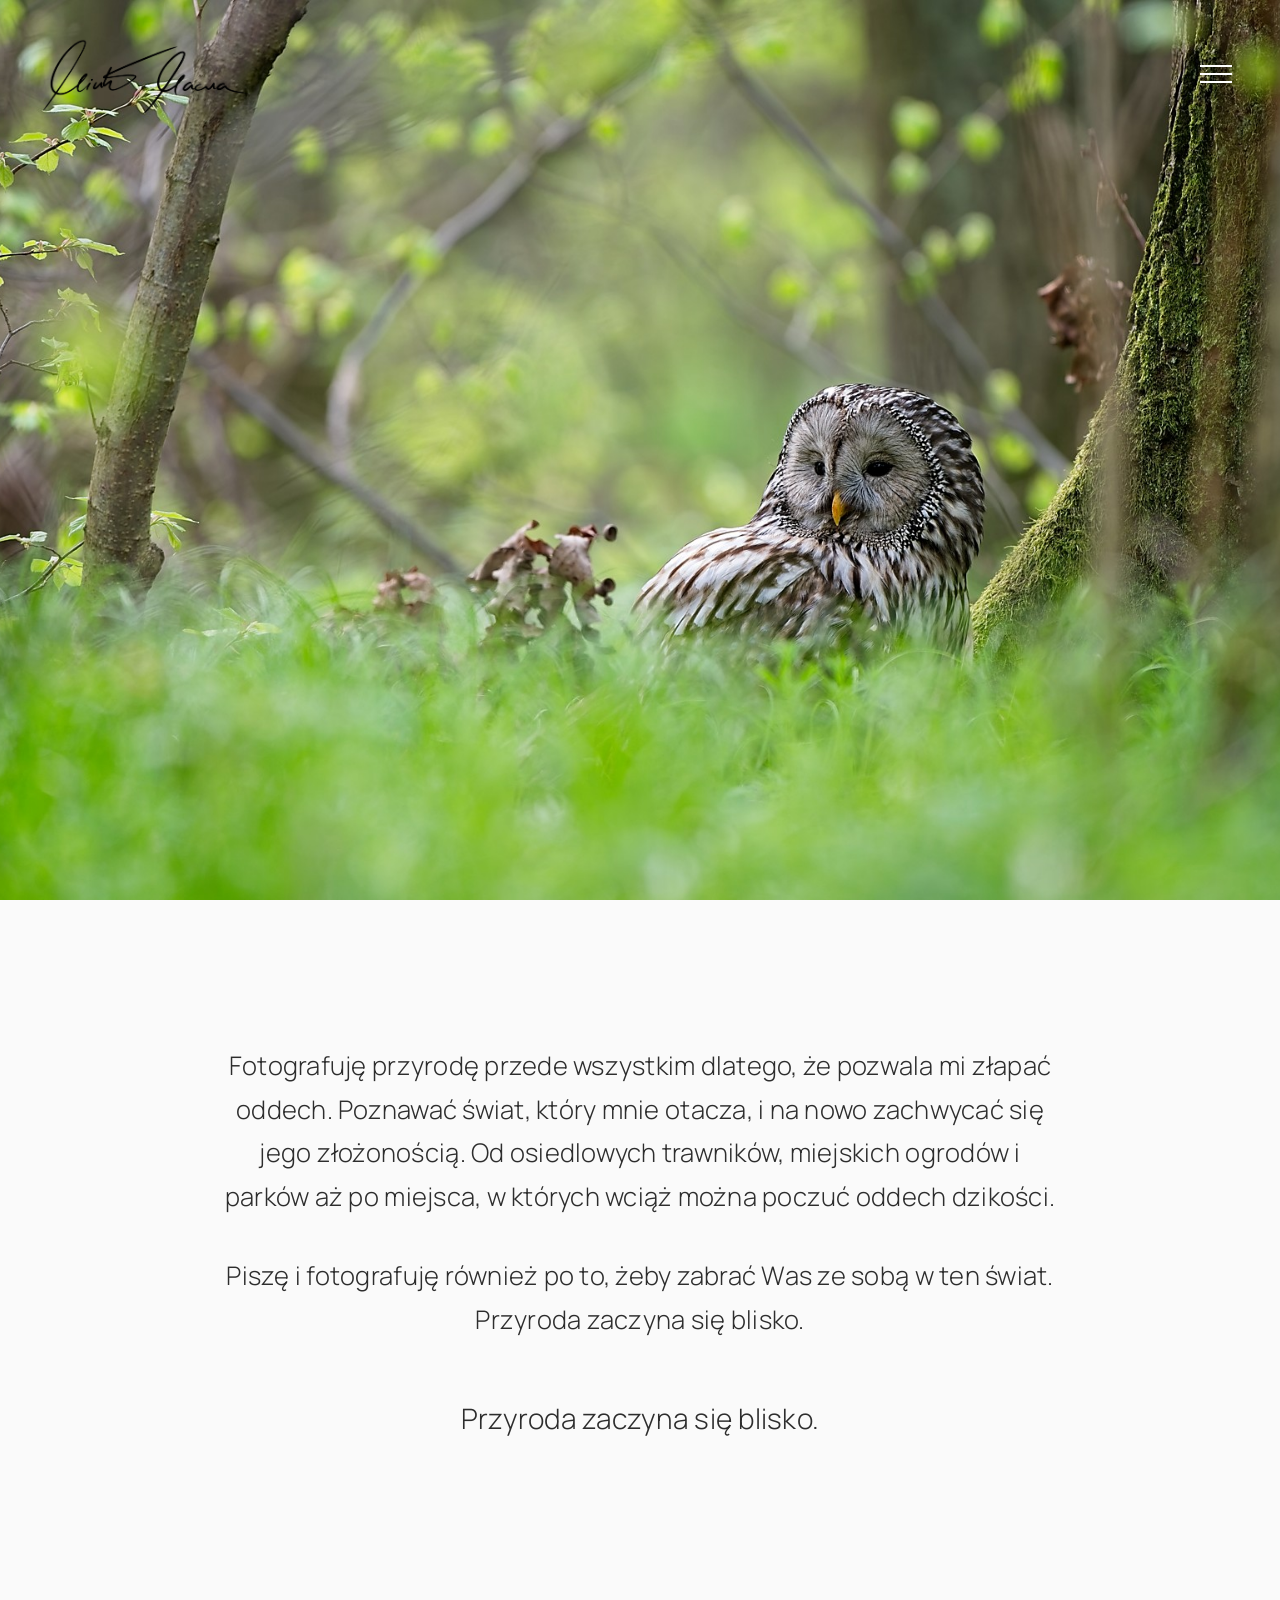
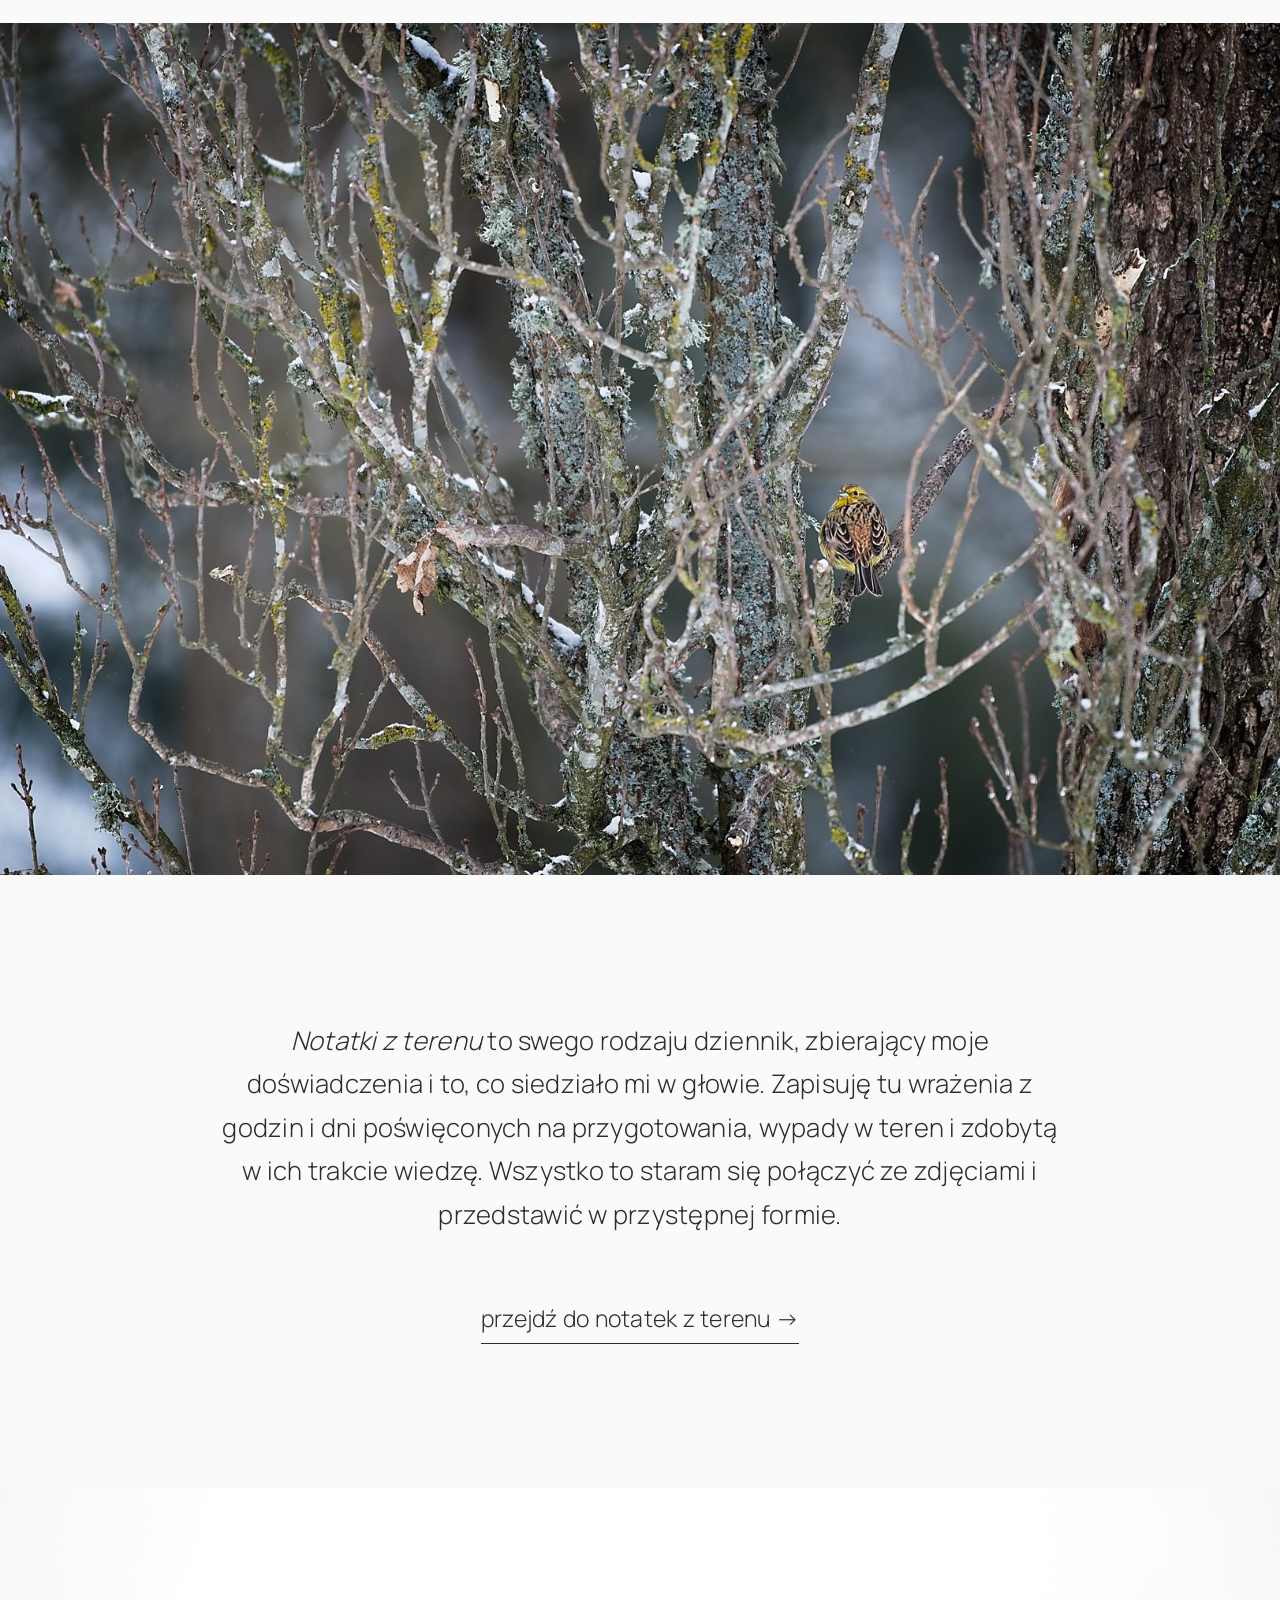
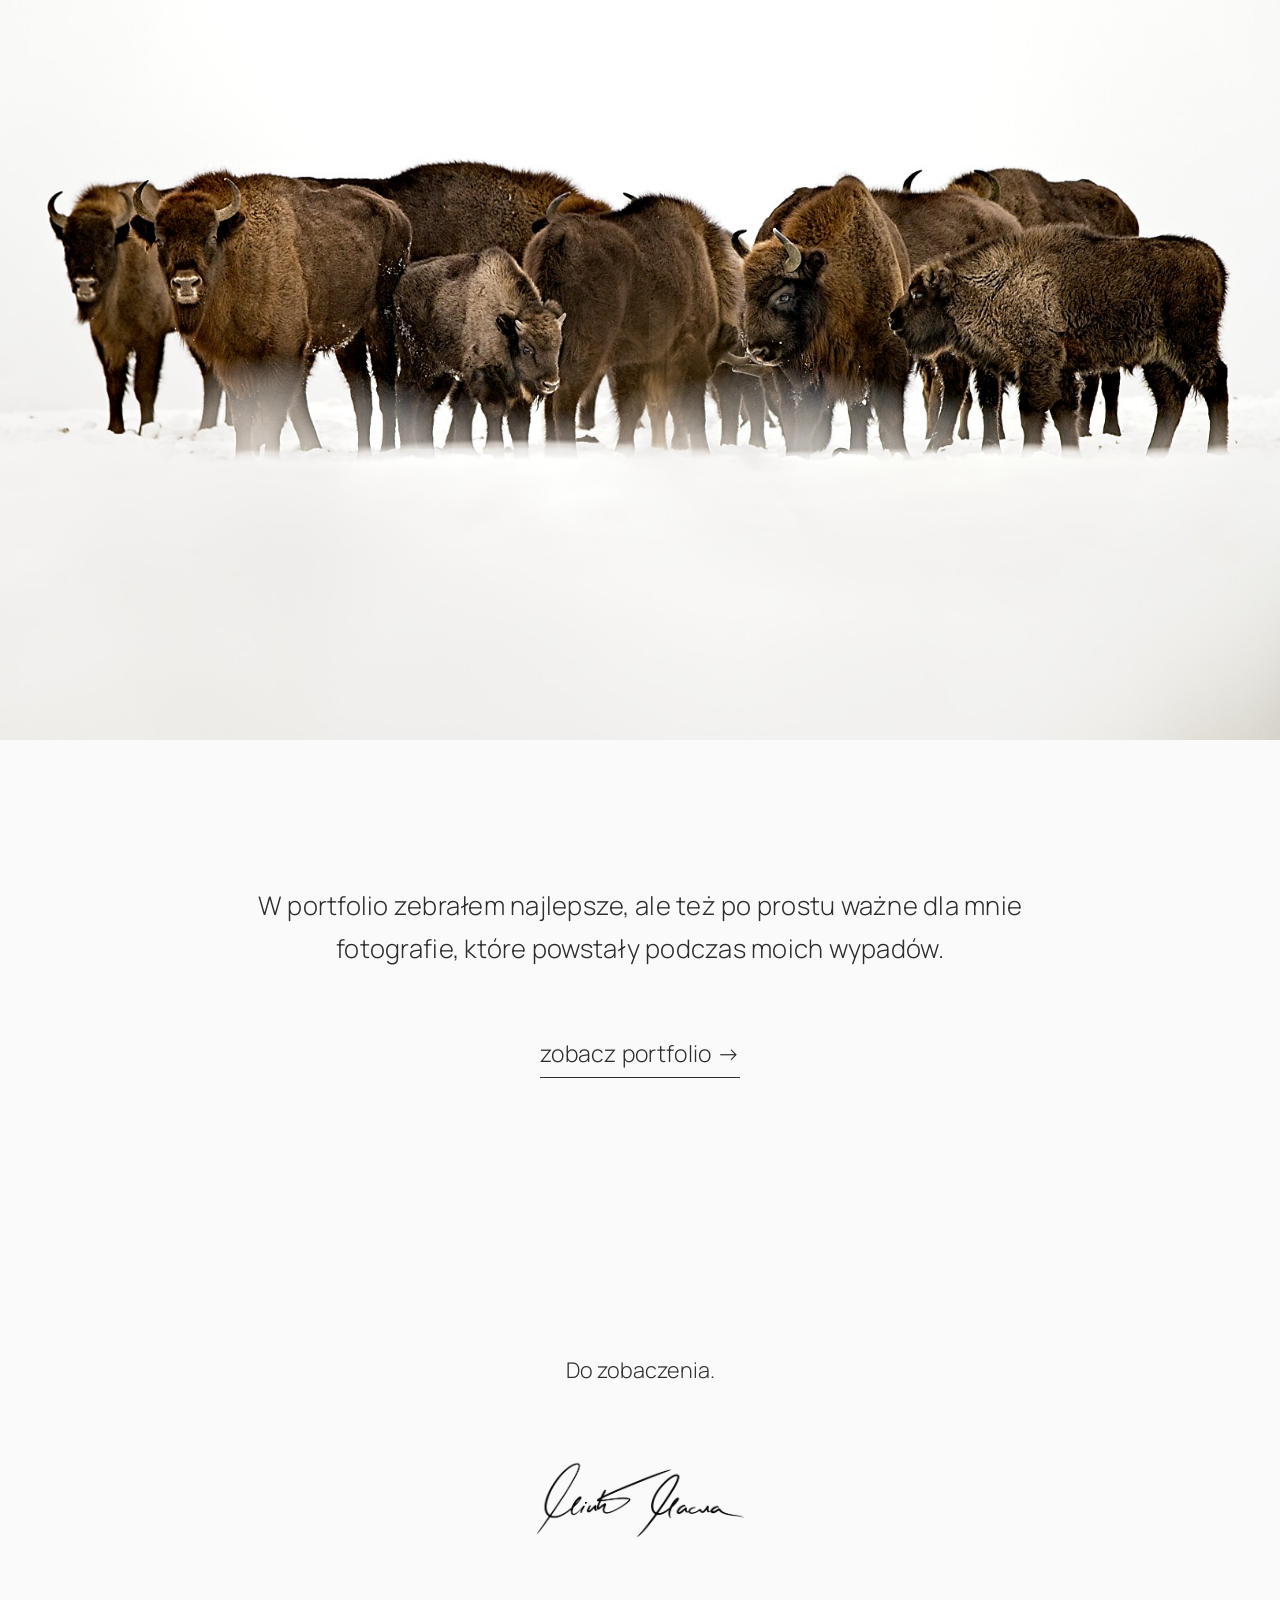
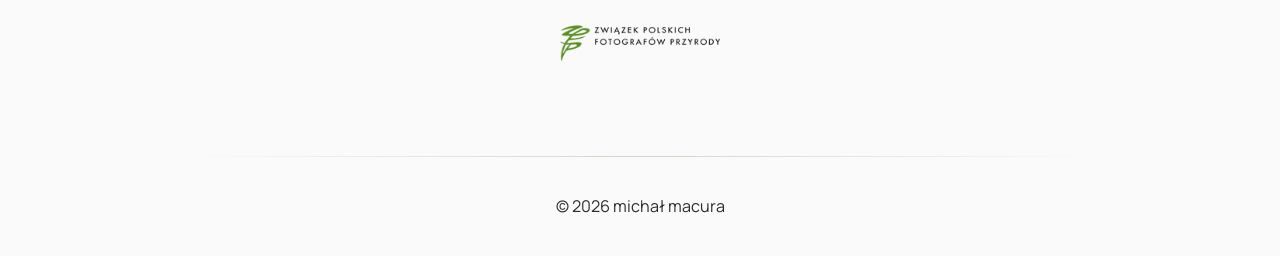
==== commit ea16ef34: "Update index.html" ====
--- a/index.html
+++ b/index.html
@@ -104,20 +104,13 @@
             <div class="home-text">
 
                 <p>
-                    Fotografuję przyrodę przede wszystkim dlatego,
-                    że pozwala mi zwolnić.
-                </p>
-
-                <p>
-                    Od osiedlowych trawników, ogrodów i parków,
-                    aż po miejsca, w których wciąż można poczuć
-                    oddech dzikości.
-                </p>
-
-                <p>
-                    Interesują mnie rzeczy łatwe do przeoczenia:
-                    ślady, rytmy, stare pnie pełne życia
-                    i miejsca, w których pozornie nic się nie wydarza.
+                   Fotografuję przyrodę przede wszystkim dlatego, że pozwala mi złapać oddech. 
+					Poznawać świat, który mnie otacza, i na nowo zachwycać się jego złożonością. 
+					Od osiedlowych trawników, miejskich ogrodów i parków aż po miejsca, w których wciąż można poczuć oddech dzikości.
+                </p>
+
+                <p>
+                    Piszę i fotografuję również po to, żeby zabrać Was ze sobą w ten świat. Przyroda zaczyna się blisko.
                 </p>
 
                 <p class="home-text-ending">
@@ -153,16 +146,9 @@
             <div class="home-text">
 
                 <p>
-                    Czasami na jedno zdjęcie trzeba czekać
-                    godzinami, dniami, a czasem znacznie dłużej.
-                    Innym razem wystarczy po prostu zauważyć
-                    coś, co od dawna było tuż obok.
-                </p>
-
-                <p>
-                    W <em>Notatkach z terenu</em> piszę
-                    o spotkaniach, miejscach i obserwacjach,
-                    które stoją za moimi zdjęciami.
+                    <em>Notatki z terenu</em> to swego rodzaju dziennik, zbierający moje doświadczenia i to, co siedziało mi w głowie. 
+					Zapisuję tu wrażenia z godzin i dni poświęconych na przygotowania, wypady w teren i zdobytą w ich trakcie wiedzę. 
+					Wszystko to staram się połączyć ze zdjęciami i przedstawić w przystępnej formie.
                 </p>
 
                 <a
@@ -202,14 +188,7 @@
             <div class="home-text">
 
                 <p>
-                    Wybrane fotografie, które są dla mnie
-                    najważniejszym zapisem spotkań z przyrodą.
-                </p>
-
-                <p>
-                    To zbiór obrazów powstających w różnych
-                    miejscach i o różnych porach roku,
-                    ale połączonych tym samym sposobem patrzenia.
+                    W portfolio zebrałem najlepsze, ale też po prostu ważne dla mnie fotografie, które powstały podczas moich wypadów.
                 </p>
 
                 <a
--- a/assets/css/style.css
+++ b/assets/css/style.css
@@ -6,33 +6,25 @@
 GŁÓWNY ARKUSZ STYLÓW
 ==========================================================
 
-Wspólny arkusz stylów dla:
-- strony głównej
-- portfolio i galerii
-- Notatek z terenu
-- pojedynczych wpisów
-- kontaktu
-- lightboxa
-- menu hamburgerowego
+Wspólne style strony głównej, portfolio, galerii,
+Notatek z terenu, kontaktu, menu i lightboxa.
 */
 
 
 /* ==========================================================
-   1. ZMIENNE GŁÓWNE
+   1. ZMIENNE I PODSTAWY
    ========================================================== */
 
 :root {
     --background: #fafafa;
     --text: #2d2d2d;
     --line: #d8d2c8;
+
     --max-width: 900px;
+
+    /* Rozmiar klasycznego hero-image na starszych podstronach. */
     --hero-size: 80%;
 }
-
-
-/* ==========================================================
-   2. RESET I PODSTAWY
-   ========================================================== */
 
 * {
     box-sizing: border-box;
@@ -56,11 +48,6 @@
     font-family: "Manrope", sans-serif;
     line-height: 1.7;
 }
-
-
-/* ==========================================================
-   3. TYPOGRAFIA I LINKI
-   ========================================================== */
 
 h1,
 h2,
@@ -90,11 +77,12 @@
 
 
 /* ==========================================================
-   4. GŁÓWNY KONTENER PODSTRON
+   2. GŁÓWNY KONTENER PODSTRON
    ========================================================== */
 
 main {
     flex: 1;
+
     width: 100%;
     max-width: var(--max-width);
 
@@ -104,7 +92,7 @@
 
 
 /* ==========================================================
-   5. KLASYCZNE MENU PODSTRON
+   3. KLASYCZNE MENU
    ========================================================== */
 
 .site-header {
@@ -113,7 +101,6 @@
 
 .site-header::after {
     content: "";
-
     display: block;
 
     height: 1px;
@@ -142,7 +129,7 @@
 
 
 /* ==========================================================
-   6. WSPÓLNE MENU HAMBURGEROWE
+   4. MENU HAMBURGEROWE I PODPIS
    ========================================================== */
 
 .home-header,
@@ -177,6 +164,7 @@
 
 .signature-logo img {
     display: block;
+
     width: 100%;
     height: auto;
 }
@@ -191,7 +179,6 @@
     padding: 0;
 
     display: flex;
-
     flex-direction: column;
     justify-content: center;
     gap: 6px;
@@ -213,7 +200,7 @@
     box-shadow: 0 1px 4px rgba(0, 0, 0, 0.55);
 }
 
-/* Ciemny hamburger na jasnych podstronach. */
+/* Ciemna wersja hamburgera na jasnych podstronach. */
 .page-header .menu-toggle span {
     background: var(--text);
     box-shadow: none;
@@ -221,7 +208,7 @@
 
 
 /* ==========================================================
-   7. ROZWIJANE MENU
+   5. ROZWIJANE MENU
    ========================================================== */
 
 .home-navigation {
@@ -234,7 +221,6 @@
     height: 100vh;
 
     display: flex;
-
     flex-direction: column;
     justify-content: center;
     gap: 1.5rem;
@@ -261,11 +247,12 @@
 
 
 /* ==========================================================
-   8. STOPKA
+   6. STOPKA
    ========================================================== */
 
 .site-footer {
     width: 100%;
+
     padding: 2rem 1.5rem;
 
     text-align: center;
@@ -274,7 +261,6 @@
 
 .site-footer::before {
     content: "";
-
     display: block;
 
     height: 1px;
@@ -292,25 +278,24 @@
 
 .site-footer p {
     margin: 0;
-    text-align: center;
-}
-
-
-/* ==========================================================
-   9. STARSZA STRONA GŁÓWNA — HERO I INTRO
+}
+
+
+/* ==========================================================
+   7. KLASYCZNA STRONA GŁÓWNA — HERO I INTRO
    ========================================================== */
 
 .hero-image {
-    width: min(100%, 100vw);
+    width: 100%;
     margin: 0 auto 2rem;
 }
 
 .hero-image img {
+    display: block;
+
     width: min(100%, var(--hero-size));
-
     height: auto;
 
-    display: block;
     margin: 0 auto;
 }
 
@@ -321,7 +306,7 @@
 
 
 /* ==========================================================
-   10. PORTFOLIO I GALERIE
+   8. PORTFOLIO I GALERIE
    ========================================================== */
 
 .photo-grid {
@@ -332,19 +317,19 @@
 }
 
 .photo-grid img {
-    width: 100%;
-
+    display: block;
+
+    width: 100%;
     aspect-ratio: 4 / 3;
+
     object-fit: cover;
 
-    display: block;
-
     cursor: pointer;
 }
 
 
 /* ==========================================================
-   11. NOTATKI Z TERENU — LISTA WPISÓW
+   9. NOTATKI Z TERENU — LISTA WPISÓW
    ========================================================== */
 
 .journal-entry {
@@ -353,14 +338,14 @@
     grid-template-columns: 220px 1fr;
     gap: 1.5rem;
 
+    align-items: start;
+
     margin-bottom: 2rem;
-
-    align-items: start;
 }
 
 .journal-entry img {
-    width: 100%;
-    display: block;
+    display: block;
+    width: 100%;
 }
 
 .journal-entry h2 {
@@ -369,7 +354,7 @@
 
 
 /* ==========================================================
-   12. NOTATKI Z TERENU — POJEDYNCZY WPIS
+   10. NOTATKI Z TERENU — POJEDYNCZY WPIS
    ========================================================== */
 
 .journal-post {
@@ -381,17 +366,14 @@
     margin-bottom: 2rem;
 }
 
-.journal-post p {
-    margin: 2rem 0;
-}
-
+.journal-post p,
 .journal-post figure {
     margin: 2rem 0;
 }
 
 .journal-post img {
-    width: 100%;
-    display: block;
+    display: block;
+    width: 100%;
 }
 
 .journal-post figcaption {
@@ -403,7 +385,7 @@
 
 
 /* ==========================================================
-   13. KONTAKT
+   11. KONTAKT
    ========================================================== */
 
 .contact-layout {
@@ -437,21 +419,19 @@
 }
 
 .contact-photo img {
-    width: 100%;
-
+    display: block;
+
+    width: 100%;
     aspect-ratio: 1 / 1;
-
-    display: block;
-}
-
-
-/* ==========================================================
-   14. LOGO ZPFP NA PODSTRONACH
+}
+
+
+/* ==========================================================
+   12. LOGO ZPFP
    ========================================================== */
 
 .zpfp-logo {
     display: flex;
-
     justify-content: center;
 
     margin-top: 2rem;
@@ -464,13 +444,14 @@
     transition: opacity 0.2s ease;
 }
 
-.zpfp-logo img:hover {
+.zpfp-logo img:hover,
+.home-zpfp:hover img {
     opacity: 0.75;
 }
 
 
 /* ==========================================================
-   15. LIGHTBOX
+   13. LIGHTBOX
    ========================================================== */
 
 .lightbox {
@@ -484,10 +465,10 @@
 
     z-index: 1000;
 
+    padding: 4rem 5rem;
+
+    background: rgba(20, 20, 20, 0.78);
     backdrop-filter: blur(12px) saturate(40%);
-    background: rgba(20, 20, 20, 0.78);
-
-    padding: 4rem 5rem;
 }
 
 .lightbox.is-open {
@@ -497,19 +478,15 @@
 .lightbox-image {
     display: block;
 
+    width: auto;
+    height: auto;
+
     max-width: 90vw;
     max-height: 88vh;
 
-    width: auto;
-    height: auto;
-
     object-fit: contain;
 
     box-shadow: 0 12px 40px rgba(0, 0, 0, 0.35);
-
-    transition:
-        opacity 0.2s ease,
-        transform 0.25s ease;
 }
 
 .lightbox-close,
@@ -517,6 +494,8 @@
 .lightbox-next {
     position: absolute;
 
+    z-index: 1001;
+
     border: 0;
     background: transparent;
 
@@ -525,8 +504,6 @@
     cursor: pointer;
 
     font-family: Arial, sans-serif;
-
-    z-index: 1001;
 }
 
 .lightbox-close {
@@ -537,22 +514,21 @@
     line-height: 1;
 }
 
+.lightbox-previous,
+.lightbox-next {
+    top: 50%;
+
+    font-size: 2.5rem;
+}
+
 .lightbox-previous {
     left: 1.2rem;
-
-    top: 50%;
     transform: translateY(-50%);
-
-    font-size: 2.5rem;
 }
 
 .lightbox-next {
     right: 1.2rem;
-
-    top: 50%;
     transform: translateY(-50%);
-
-    font-size: 2.5rem;
 }
 
 .lightbox-close:hover,
@@ -567,7 +543,7 @@
 
 
 /* ==========================================================
-   16. LIGHTBOX — DELIKATNE PRZEJŚCIE MIĘDZY ZDJĘCIAMI
+   14. LIGHTBOX — PRZEJŚCIA MIĘDZY ZDJĘCIAMI
    ========================================================== */
 
 .lightbox-image.slide-left {
@@ -604,7 +580,7 @@
 
 
 /* ==========================================================
-   17. STRONA GŁÓWNA — NOWY UKŁAD
+   15. STRONA GŁÓWNA — NOWY UKŁAD
    ========================================================== */
 
 .home-page {
@@ -621,12 +597,11 @@
 
 
 /* ==========================================================
-   18. STRONA GŁÓWNA — ZDJĘCIA
+   16. STRONA GŁÓWNA — ZDJĘCIA
    ========================================================== */
 
 .home-image-section {
     width: 100%;
-
     margin: 0;
 
     overflow: hidden;
@@ -641,7 +616,7 @@
 
 
 /* ==========================================================
-   19. STRONA GŁÓWNA — PIERWSZE HERO
+   17. STRONA GŁÓWNA — PIERWSZE HERO
    ========================================================== */
 
 .home-hero {
@@ -650,6 +625,8 @@
 }
 
 .home-hero img {
+    display: block;
+
     width: 100%;
     height: 100%;
 
@@ -658,7 +635,7 @@
 
 
 /* ==========================================================
-   20. STRONA GŁÓWNA — SEKCJE TEKSTOWE
+   18. STRONA GŁÓWNA — SEKCJE TEKSTOWE
    ========================================================== */
 
 .home-text-section {
@@ -667,7 +644,6 @@
 
 .home-text {
     max-width: 850px;
-
     margin: 0 auto;
 
     text-align: center;
@@ -688,11 +664,6 @@
     font-size: 1.1em;
 }
 
-
-/* ==========================================================
-   21. STRONA GŁÓWNA — TYTUŁY
-   ========================================================== */
-
 .home-text h2 {
     margin-bottom: 3rem;
 
@@ -702,30 +673,23 @@
     font-weight: 400;
 
     line-height: 1.1;
-
     text-transform: lowercase;
 }
-
-
-/* ==========================================================
-   22. STRONA GŁÓWNA — LINKI W TEKŚCIE
-   ========================================================== */
 
 .home-link {
     display: inline-block;
 
     margin-top: 1.5rem;
+    padding-bottom: 0.25rem;
 
     font-size: 0.9em;
 
     border-bottom: 1px solid currentColor;
-
-    padding-bottom: 0.25rem;
-}
-
-
-/* ==========================================================
-   23. STRONA GŁÓWNA — SEKCJA KOŃCOWA
+}
+
+
+/* ==========================================================
+   19. STRONA GŁÓWNA — SEKCJA KOŃCOWA
    ========================================================== */
 
 .home-contact {
@@ -734,7 +698,6 @@
 
 .home-contact-content {
     max-width: 700px;
-
     margin: 0 auto;
 
     display: flex;
@@ -780,22 +743,13 @@
     transition: opacity 0.2s ease;
 }
 
-.home-zpfp:hover img {
-    opacity: 0.75;
-}
-
-
-/* ==========================================================
-   24. STRONA GŁÓWNA — STOPKA
-   ========================================================== */
-
 .home-page .site-footer {
     padding-top: 1rem;
 }
 
 
 /* ==========================================================
-   25. FADE-IN PODCZAS PRZEWIJANIA
+   20. FADE-IN PODCZAS PRZEWIJANIA
    ========================================================== */
 
 .fade-in {
@@ -810,13 +764,12 @@
 
 .fade-in.is-visible {
     opacity: 1;
-
     transform: translateY(0);
 }
 
 
 /* ==========================================================
-   26. RESPONSYWNOŚĆ — TABLET / ŚREDNI EKRAN
+   21. RESPONSYWNOŚĆ — TABLET
    ========================================================== */
 
 @media (max-width: 900px) {
@@ -827,7 +780,7 @@
 
 
 /* ==========================================================
-   27. RESPONSYWNOŚĆ — TELEFON
+   22. RESPONSYWNOŚĆ — TELEFON
    ========================================================== */
 
 @media (max-width: 700px) {
@@ -902,7 +855,6 @@
 
     .home-text {
         font-size: 1.3rem;
-        line-height: 1.7;
     }
 
     .home-text h2 {
@@ -913,8 +865,20 @@
         padding: 4rem 1.25rem 3rem;
     }
 
+    /*
+    Pierwsze hero na telefonie:
+    pokazuje całe zdjęcie bez przycinania.
+    */
     .home-hero {
-        min-height: 550px;
+        height: auto;
+        min-height: 0;
+    }
+
+    .home-hero img {
+        width: 100%;
+        height: auto;
+
+        object-fit: contain;
     }
 
     .home-signature {
@@ -928,7 +892,7 @@
 
 
 /* ==========================================================
-   28. RESPONSYWNOŚĆ — BARDZO MAŁY EKRAN
+   23. RESPONSYWNOŚĆ — BARDZO MAŁY EKRAN
    ========================================================== */
 
 @media (max-width: 500px) {
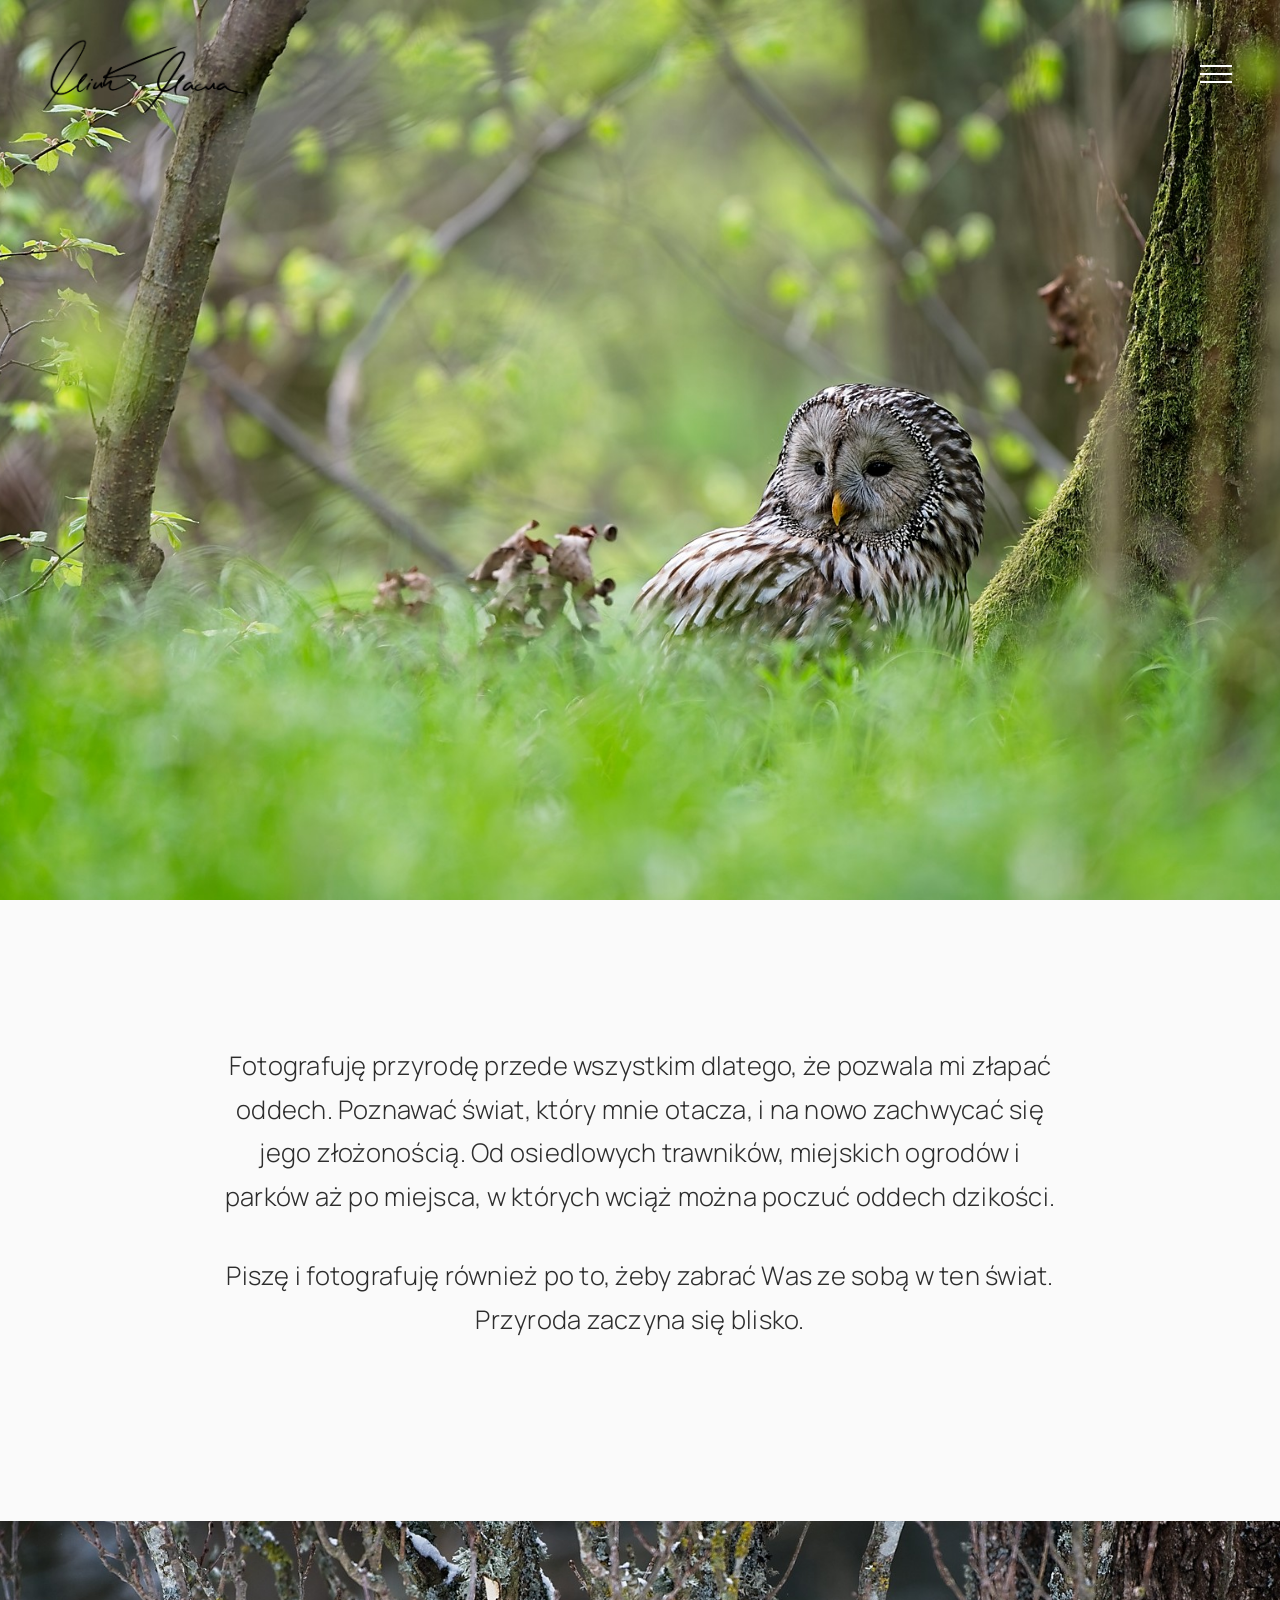
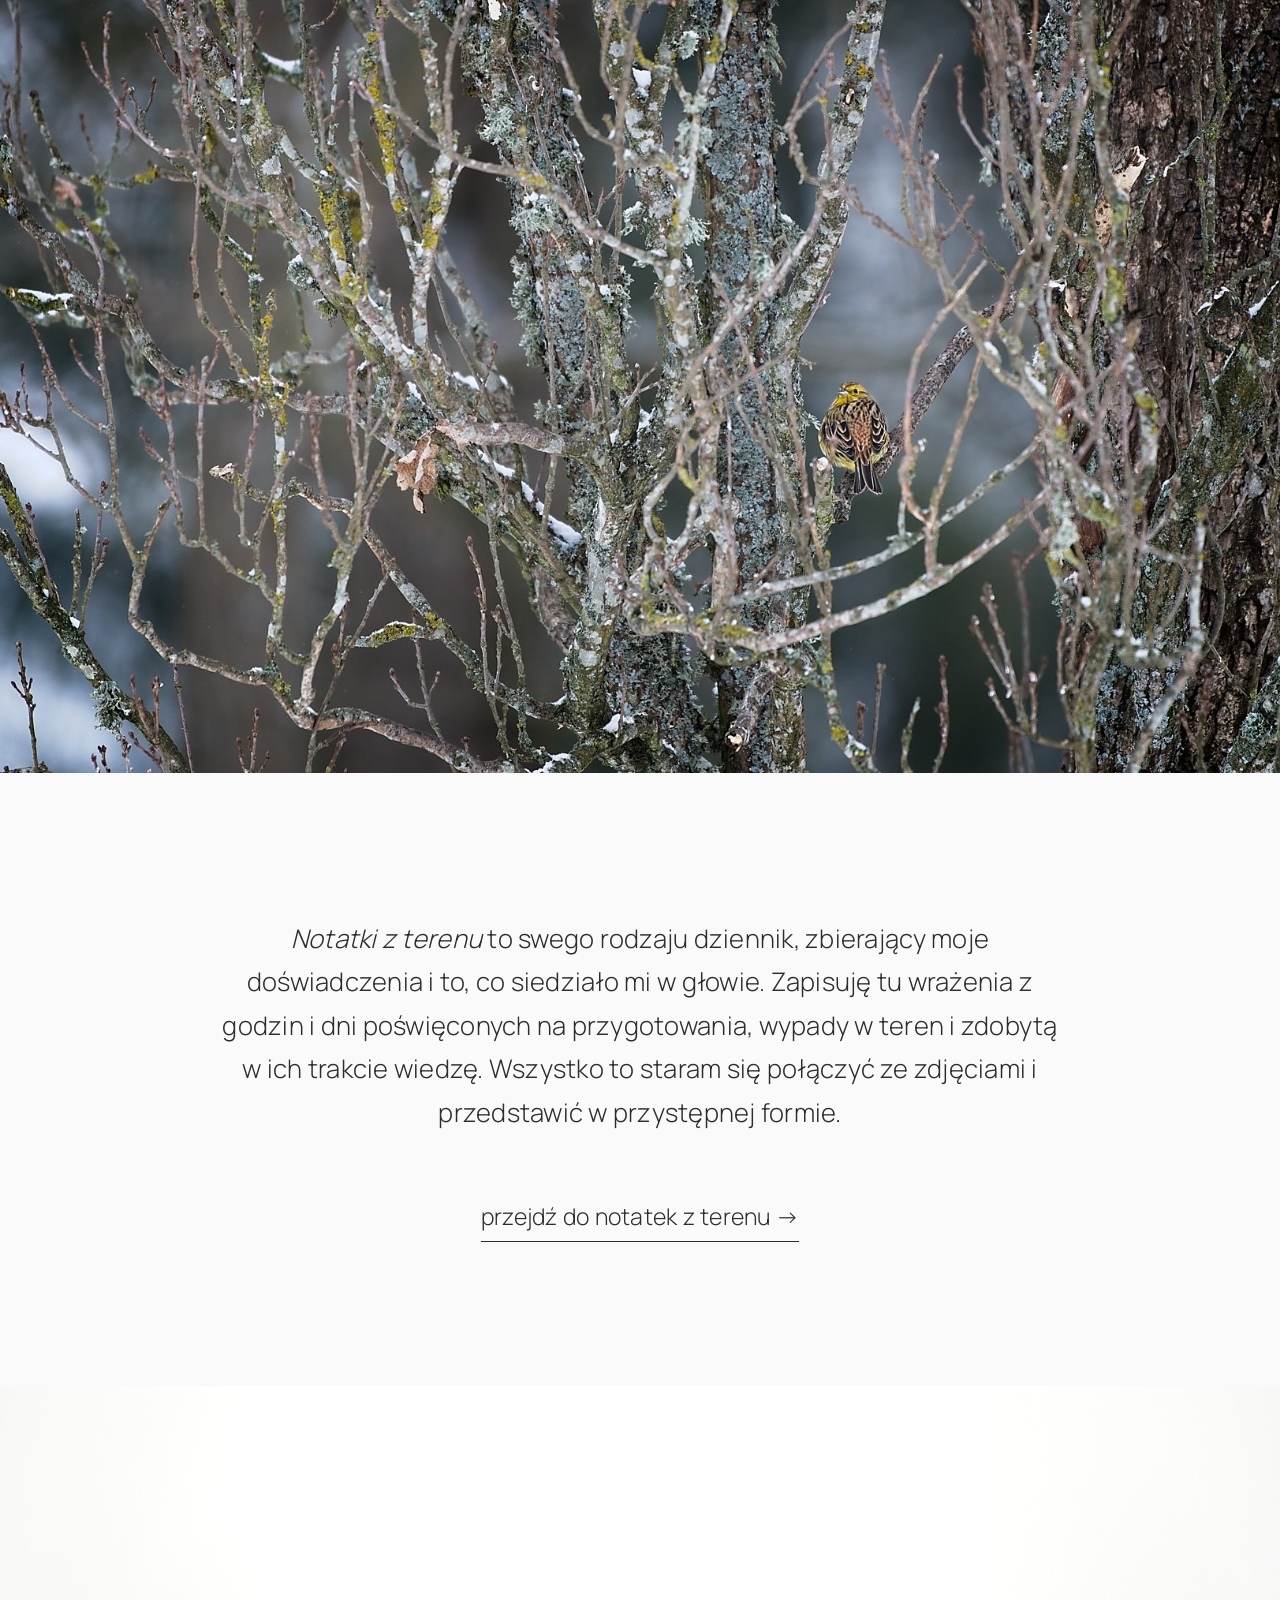
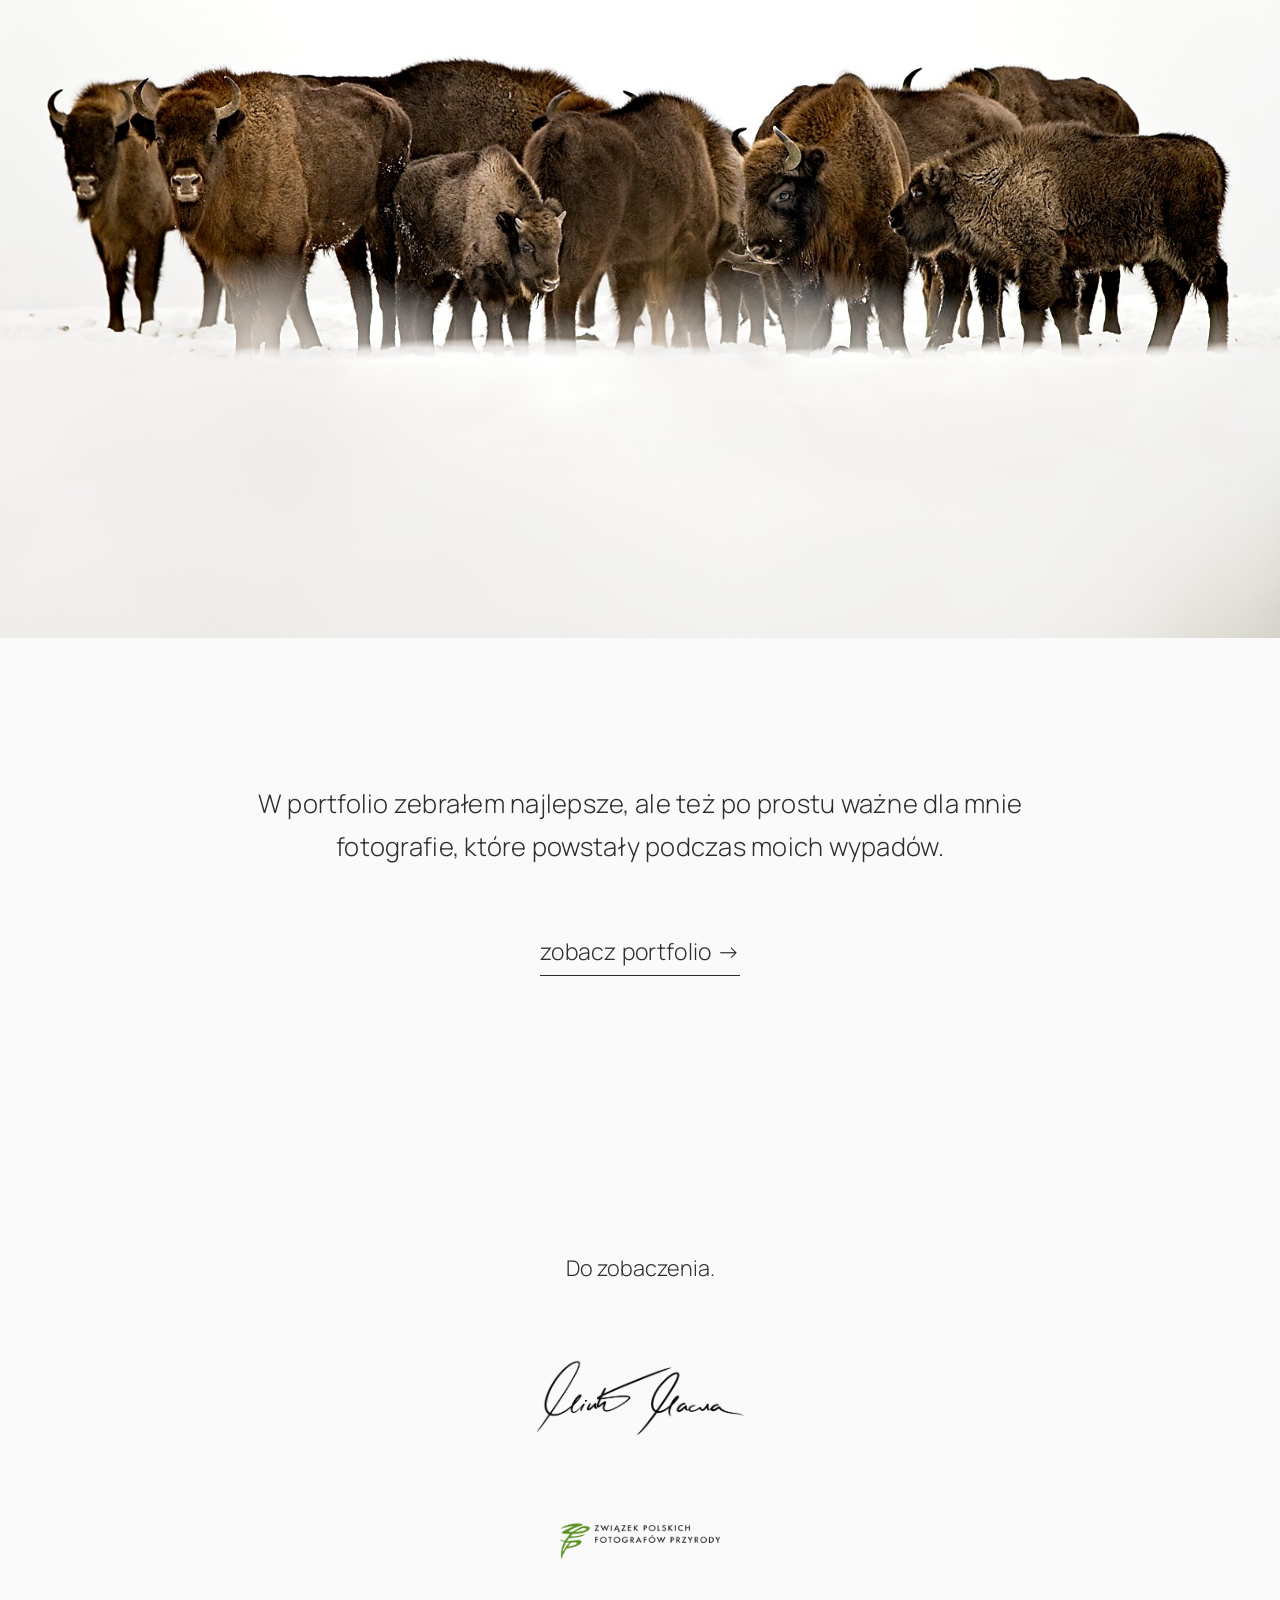
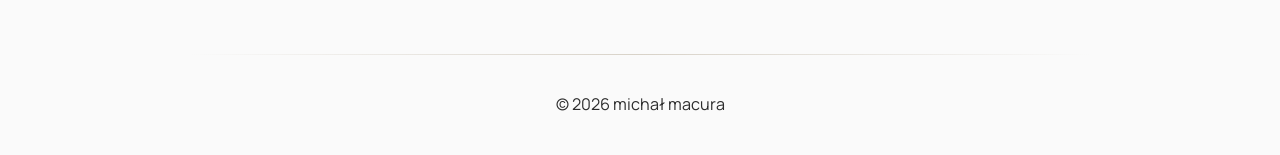
==== commit b5f317af: "Update index.html" ====
--- a/index.html
+++ b/index.html
@@ -111,10 +111,6 @@
 
                 <p>
                     Piszę i fotografuję również po to, żeby zabrać Was ze sobą w ten świat. Przyroda zaczyna się blisko.
-                </p>
-
-                <p class="home-text-ending">
-                    Przyroda zaczyna się blisko.
                 </p>
 
             </div>
--- a/assets/css/style.css
+++ b/assets/css/style.css
@@ -1,906 +1,1019 @@
-@import url('https://fonts.googleapis.com/css2?family=Manrope:wght@300;400;500&family=Source+Serif+4:wght@400;500;600&display=swap');
-
-/*
-==========================================================
-MICHAŁ MACURA — NOTATKI Z TERENU
-GŁÓWNY ARKUSZ STYLÓW
-==========================================================
-
-Wspólne style strony głównej, portfolio, galerii,
-Notatek z terenu, kontaktu, menu i lightboxa.
-*/
-
-
-/* ==========================================================
-   1. ZMIENNE I PODSTAWY
-   ========================================================== */
-
-:root {
-    --background: #fafafa;
-    --text: #2d2d2d;
-    --line: #d8d2c8;
-
-    --max-width: 900px;
-
-    /* Rozmiar klasycznego hero-image na starszych podstronach. */
-    --hero-size: 80%;
-}
-
-* {
-    box-sizing: border-box;
-}
-
-html {
-    font-size: 18px;
-    scroll-behavior: smooth;
-}
-
-body {
-    min-height: 100vh;
-    margin: 0;
-
-    display: flex;
-    flex-direction: column;
-
-    background: var(--background);
-    color: var(--text);
-
-    font-family: "Manrope", sans-serif;
-    line-height: 1.7;
-}
-
-h1,
-h2,
-h3 {
-    margin-top: 0;
-    font-weight: 500;
-    line-height: 1.3;
-}
-
-h1 {
-    margin-bottom: 2rem;
-    text-align: center;
-}
-
-p {
-    margin-bottom: 1.4rem;
-}
-
-a {
-    color: inherit;
-    text-decoration: none;
-}
-
-a:hover {
-    opacity: 0.7;
-}
-
-
-/* ==========================================================
-   2. GŁÓWNY KONTENER PODSTRON
-   ========================================================== */
-
-main {
-    flex: 1;
-
-    width: 100%;
-    max-width: var(--max-width);
-
-    margin: 0 auto;
-    padding: 3rem 1.5rem;
-}
-
-
-/* ==========================================================
-   3. KLASYCZNE MENU
-   ========================================================== */
-
-.site-header {
-    padding: 1rem 1.5rem;
-}
-
-.site-header::after {
-    content: "";
-    display: block;
-
-    height: 1px;
-    max-width: var(--max-width);
-
-    margin: 1rem auto 0;
-
-    background: linear-gradient(
-        to right,
-        transparent,
-        var(--line),
-        transparent
-    );
-}
-
-.navigation {
-    display: flex;
-
-    justify-content: center;
-    gap: 2rem;
-    flex-wrap: wrap;
-
-    font-size: 0.95rem;
-    text-transform: lowercase;
-}
-
-
-/* ==========================================================
-   4. MENU HAMBURGEROWE I PODPIS
-   ========================================================== */
-
-.home-header,
-.page-header {
-    width: 100%;
-
-    display: flex;
-
-    align-items: center;
-    justify-content: space-between;
-
-    padding: 1.5rem 2rem;
-}
-
-.home-header {
-    position: absolute;
-
-    top: 0;
-    left: 0;
-
-    z-index: 100;
-}
-
-.page-header {
-    position: relative;
-}
-
-.signature-logo {
-    display: block;
-    width: 220px;
-}
-
-.signature-logo img {
-    display: block;
-
-    width: 100%;
-    height: auto;
-}
-
-.menu-toggle {
-    position: relative;
-    z-index: 102;
-
-    width: 44px;
-    height: 44px;
-
-    padding: 0;
-
-    display: flex;
-    flex-direction: column;
-    justify-content: center;
-    gap: 6px;
-
-    border: 0;
-    background: transparent;
-
-    cursor: pointer;
-}
-
-.menu-toggle span {
-    display: block;
-
-    width: 32px;
-    height: 2px;
-
-    background: #ffffff;
-
-    box-shadow: 0 1px 4px rgba(0, 0, 0, 0.55);
-}
-
-/* Ciemna wersja hamburgera na jasnych podstronach. */
-.page-header .menu-toggle span {
-    background: var(--text);
-    box-shadow: none;
-}
-
-
-/* ==========================================================
-   5. ROZWIJANE MENU
-   ========================================================== */
-
-.home-navigation {
-    position: fixed;
-
-    top: 0;
-    right: 0;
-
-    width: min(420px, 85vw);
-    height: 100vh;
-
-    display: flex;
-    flex-direction: column;
-    justify-content: center;
-    gap: 1.5rem;
-
-    padding: 3rem;
-
-    background: rgba(250, 250, 250, 0.97);
-
-    transform: translateX(100%);
-    transition: transform 0.35s ease;
-
-    z-index: 101;
-}
-
-.home-navigation.is-open {
-    transform: translateX(0);
-}
-
-.home-navigation a {
-    font-size: 1.4rem;
-    font-weight: 300;
-    letter-spacing: 0.02em;
-}
-
-
-/* ==========================================================
-   6. STOPKA
-   ========================================================== */
-
-.site-footer {
-    width: 100%;
-
-    padding: 2rem 1.5rem;
-
-    text-align: center;
-    font-size: 0.9rem;
-}
-
-.site-footer::before {
-    content: "";
-    display: block;
-
-    height: 1px;
-    max-width: var(--max-width);
-
-    margin: 0 auto 2rem;
-
-    background: linear-gradient(
-        to right,
-        transparent,
-        var(--line),
-        transparent
-    );
-}
-
-.site-footer p {
-    margin: 0;
-}
-
-
-/* ==========================================================
-   7. KLASYCZNA STRONA GŁÓWNA — HERO I INTRO
-   ========================================================== */
-
-.hero-image {
-    width: 100%;
-    margin: 0 auto 2rem;
-}
-
-.hero-image img {
-    display: block;
-
-    width: min(100%, var(--hero-size));
-    height: auto;
-
-    margin: 0 auto;
-}
-
-.intro-text {
-    max-width: 700px;
-    margin: 0 auto;
-}
-
-
-/* ==========================================================
-   8. PORTFOLIO I GALERIE
-   ========================================================== */
-
-.photo-grid {
-    display: grid;
-
-    grid-template-columns: repeat(4, 1fr);
-    gap: 1rem;
-}
-
-.photo-grid img {
-    display: block;
-
-    width: 100%;
-    aspect-ratio: 4 / 3;
-
-    object-fit: cover;
-
-    cursor: pointer;
-}
-
-
-/* ==========================================================
-   9. NOTATKI Z TERENU — LISTA WPISÓW
-   ========================================================== */
-
-.journal-entry {
-    display: grid;
-
-    grid-template-columns: 220px 1fr;
-    gap: 1.5rem;
-
-    align-items: start;
-
-    margin-bottom: 2rem;
-}
-
-.journal-entry img {
-    display: block;
-    width: 100%;
-}
-
-.journal-entry h2 {
-    margin-bottom: 0.5rem;
-}
-
-
-/* ==========================================================
-   10. NOTATKI Z TERENU — POJEDYNCZY WPIS
-   ========================================================== */
-
-.journal-post {
-    max-width: 800px;
-    margin: 0 auto;
-}
-
-.journal-post h1 {
-    margin-bottom: 2rem;
-}
-
-.journal-post p,
-.journal-post figure {
-    margin: 2rem 0;
-}
-
-.journal-post img {
-    display: block;
-    width: 100%;
-}
-
-.journal-post figcaption {
-    margin-top: 0.5rem;
-
-    font-size: 0.9rem;
-    opacity: 0.7;
-}
-
-
-/* ==========================================================
-   11. KONTAKT
-   ========================================================== */
-
-.contact-layout {
-    display: grid;
-
-    grid-template-columns: 2fr 1fr;
-    gap: 4rem;
-
-    align-items: start;
-
-    max-width: 800px;
-    margin: 2rem auto 0;
-}
-
-.contact-text {
-    max-width: 500px;
-}
-
-.contact-text p:first-child {
-    margin-top: 0;
-}
-
-.contact-text a {
-    text-decoration: underline;
-    text-underline-offset: 3px;
-}
-
-.contact-photo {
-    max-width: 260px;
-    margin-left: auto;
-}
-
-.contact-photo img {
-    display: block;
-
-    width: 100%;
-    aspect-ratio: 1 / 1;
-}
-
-
-/* ==========================================================
-   12. LOGO ZPFP
-   ========================================================== */
-
-.zpfp-logo {
-    display: flex;
-    justify-content: center;
-
-    margin-top: 2rem;
-}
-
-.zpfp-logo img {
-    width: 180px;
-    height: auto;
-
-    transition: opacity 0.2s ease;
-}
-
-.zpfp-logo img:hover,
-.home-zpfp:hover img {
-    opacity: 0.75;
-}
-
-
-/* ==========================================================
-   13. LIGHTBOX
-   ========================================================== */
-
-.lightbox {
-    position: fixed;
-    inset: 0;
-
-    display: none;
-
-    align-items: center;
-    justify-content: center;
-
-    z-index: 1000;
-
-    padding: 4rem 5rem;
-
-    background: rgba(20, 20, 20, 0.78);
-    backdrop-filter: blur(12px) saturate(40%);
-}
-
-.lightbox.is-open {
-    display: flex;
-}
-
-.lightbox-image {
-    display: block;
-
-    width: auto;
-    height: auto;
-
-    max-width: 90vw;
-    max-height: 88vh;
-
-    object-fit: contain;
-
-    box-shadow: 0 12px 40px rgba(0, 0, 0, 0.35);
-}
-
-.lightbox-close,
-.lightbox-previous,
-.lightbox-next {
-    position: absolute;
-
-    z-index: 1001;
-
-    border: 0;
-    background: transparent;
-
-    color: #ffffff;
-
-    cursor: pointer;
-
-    font-family: Arial, sans-serif;
-}
-
-.lightbox-close {
-    top: 1rem;
-    right: 1.5rem;
-
-    font-size: 2.2rem;
-    line-height: 1;
-}
-
-.lightbox-previous,
-.lightbox-next {
-    top: 50%;
-
-    font-size: 2.5rem;
-}
-
-.lightbox-previous {
-    left: 1.2rem;
-    transform: translateY(-50%);
-}
-
-.lightbox-next {
-    right: 1.2rem;
-    transform: translateY(-50%);
-}
-
-.lightbox-close:hover,
-.lightbox-previous:hover,
-.lightbox-next:hover {
-    opacity: 0.65;
-}
-
-body.lightbox-open {
-    overflow: hidden;
-}
-
-
-/* ==========================================================
-   14. LIGHTBOX — PRZEJŚCIA MIĘDZY ZDJĘCIAMI
-   ========================================================== */
-
-.lightbox-image.slide-left {
-    animation: slideInFromRight 0.55s ease;
-}
-
-.lightbox-image.slide-right {
-    animation: slideInFromLeft 0.55s ease;
-}
-
-@keyframes slideInFromRight {
-    from {
-        opacity: 0;
-        transform: translateX(25px);
-    }
-
-    to {
-        opacity: 1;
-        transform: translateX(0);
-    }
-}
-
-@keyframes slideInFromLeft {
-    from {
-        opacity: 0;
-        transform: translateX(-25px);
-    }
-
-    to {
-        opacity: 1;
-        transform: translateX(0);
-    }
-}
-
-
-/* ==========================================================
-   15. STRONA GŁÓWNA — NOWY UKŁAD
-   ========================================================== */
-
-.home-page {
-    background: var(--background);
-}
-
-.home-page main {
-    width: 100%;
-    max-width: none;
-
-    margin: 0;
-    padding: 0;
-}
-
-
-/* ==========================================================
-   16. STRONA GŁÓWNA — ZDJĘCIA
-   ========================================================== */
-
-.home-image-section {
-    width: 100%;
-    margin: 0;
-
-    overflow: hidden;
-}
-
-.home-image-section img {
-    display: block;
-
-    width: 100%;
-    height: auto;
-}
-
-
-/* ==========================================================
-   17. STRONA GŁÓWNA — PIERWSZE HERO
-   ========================================================== */
-
-.home-hero {
-    height: 100vh;
-    min-height: 600px;
-}
-
-.home-hero img {
-    display: block;
-
-    width: 100%;
-    height: 100%;
-
-    object-fit: cover;
-}
-
-
-/* ==========================================================
-   18. STRONA GŁÓWNA — SEKCJE TEKSTOWE
-   ========================================================== */
-
-.home-text-section {
-    padding: 8rem 1.5rem;
-}
-
-.home-text {
-    max-width: 850px;
-    margin: 0 auto;
-
-    text-align: center;
-
-    font-size: clamp(1rem, 2vw, 1.65rem);
-    font-weight: 300;
-
-    line-height: 1.7;
-    letter-spacing: 0.01em;
-}
-
-.home-text p {
-    margin: 0 0 2rem;
-}
-
-.home-text-ending {
-    margin-top: 3rem !important;
-    font-size: 1.1em;
-}
-
-.home-text h2 {
-    margin-bottom: 3rem;
-
-    font-family: "Source Serif 4", serif;
-
-    font-size: clamp(2.2rem, 5vw, 4rem);
-    font-weight: 400;
-
-    line-height: 1.1;
-    text-transform: lowercase;
-}
-
-.home-link {
-    display: inline-block;
-
-    margin-top: 1.5rem;
-    padding-bottom: 0.25rem;
-
-    font-size: 0.9em;
-
-    border-bottom: 1px solid currentColor;
-}
-
-
-/* ==========================================================
-   19. STRONA GŁÓWNA — SEKCJA KOŃCOWA
-   ========================================================== */
-
-.home-contact {
-    padding: 6rem 1.5rem 4rem;
-}
-
-.home-contact-content {
-    max-width: 700px;
-    margin: 0 auto;
-
-    display: flex;
-    flex-direction: column;
-    align-items: center;
-
-    text-align: center;
-
-    font-size: 1.2rem;
-    font-weight: 300;
-}
-
-.home-contact-content a {
-    display: inline-block;
-
-    margin-top: 1rem;
-
-    text-decoration: underline;
-    text-underline-offset: 4px;
-}
-
-.home-signature {
-    display: block;
-
-    width: 220px;
-    height: auto;
-
-    margin: 2rem auto 3rem;
-}
-
-.home-zpfp {
-    display: block;
-}
-
-.home-zpfp img {
-    display: block;
-
-    width: 160px;
-    height: auto;
-
-    margin: 0 auto;
-
-    transition: opacity 0.2s ease;
-}
-
-.home-page .site-footer {
-    padding-top: 1rem;
-}
-
-
-/* ==========================================================
-   20. FADE-IN PODCZAS PRZEWIJANIA
-   ========================================================== */
-
-.fade-in {
-    opacity: 0;
-
-    transform: translateY(20px);
-
-    transition:
-        opacity 1.2s ease,
-        transform 1.2s ease;
-}
-
-.fade-in.is-visible {
-    opacity: 1;
-    transform: translateY(0);
-}
-
-
-/* ==========================================================
-   21. RESPONSYWNOŚĆ — TABLET
-   ========================================================== */
-
-@media (max-width: 900px) {
-    .photo-grid {
-        grid-template-columns: repeat(3, 1fr);
-    }
-}
-
-
-/* ==========================================================
-   22. RESPONSYWNOŚĆ — TELEFON
-   ========================================================== */
-
-@media (max-width: 700px) {
-
-    main {
-        padding: 2rem 1rem;
-    }
-
-    .home-header,
-    .page-header {
-        padding: 1.25rem;
-    }
-
-    .signature-logo {
-        width: 160px;
-    }
-
-    .photo-grid {
-        grid-template-columns: repeat(2, 1fr);
-    }
-
-    .journal-entry {
-        grid-template-columns: 1fr;
-    }
-
-    .contact-layout {
-        grid-template-columns: 1fr;
-        gap: 2rem;
-    }
-
-    .contact-photo {
-        max-width: 280px;
-
-        margin: 0 auto;
-
-        order: -1;
-    }
-
-    .contact-text {
-        max-width: none;
-    }
-
-    .lightbox {
-        padding: 3.5rem 2.5rem;
-    }
-
-    .lightbox-image {
-        max-width: 94vw;
-        max-height: 84vh;
-    }
-
-    .lightbox-close {
-        top: 0.75rem;
-        right: 0.9rem;
-
-        font-size: 2rem;
-    }
-
-    .lightbox-previous {
-        left: 0.3rem;
-        font-size: 2rem;
-    }
-
-    .lightbox-next {
-        right: 0.3rem;
-        font-size: 2rem;
-    }
-
-    .home-text-section {
-        padding: 5rem 1.25rem;
-    }
-
-    .home-text {
-        font-size: 1.3rem;
-    }
-
-    .home-text h2 {
-        margin-bottom: 2rem;
-    }
-
-    .home-contact {
-        padding: 4rem 1.25rem 3rem;
-    }
-
-    /*
-    Pierwsze hero na telefonie:
-    pokazuje całe zdjęcie bez przycinania.
-    */
-    .home-hero {
-        height: auto;
-        min-height: 0;
-    }
-
-    .home-hero img {
-        width: 100%;
-        height: auto;
-
-        object-fit: contain;
-    }
-
-    .home-signature {
-        width: 180px;
-    }
-
-    .home-zpfp img {
-        width: 140px;
-    }
-}
-
-
-/* ==========================================================
-   23. RESPONSYWNOŚĆ — BARDZO MAŁY EKRAN
-   ========================================================== */
-
-@media (max-width: 500px) {
-    html {
-        font-size: 17px;
-    }
-
-    .navigation {
-        gap: 1rem;
-    }
-}
+@import url('https://fonts.googleapis.com/css2?family=Manrope:wght@300;400;500&family=Source+Serif+4:wght@400;500;600&display=swap');
+
+/*
+==========================================================
+MICHAŁ MACURA — NOTATKI Z TERENU
+GŁÓWNY ARKUSZ STYLÓW
+==========================================================
+
+Wspólne style strony głównej, portfolio, galerii,
+Notatek z terenu, kontaktu, menu i lightboxa.
+*/
+
+
+/* ==========================================================
+   1. ZMIENNE I PODSTAWY
+   ========================================================== */
+
+:root {
+    --background: #fafafa;
+    --text: #2d2d2d;
+    --line: #d8d2c8;
+
+    --max-width: 900px;
+
+    /* Rozmiar klasycznego hero-image na starszych podstronach. */
+    --hero-size: 80%;
+}
+
+* {
+    box-sizing: border-box;
+}
+
+html {
+    font-size: 18px;
+    scroll-behavior: smooth;
+}
+
+body {
+    min-height: 100vh;
+    margin: 0;
+
+    display: flex;
+    flex-direction: column;
+
+    background: var(--background);
+    color: var(--text);
+
+    font-family: "Manrope", sans-serif;
+    line-height: 1.7;
+}
+
+h1,
+h2,
+h3 {
+    margin-top: 0;
+    font-weight: 500;
+    line-height: 1.3;
+}
+
+h1 {
+    margin-bottom: 2rem;
+    text-align: center;
+}
+
+p {
+    margin-bottom: 1.4rem;
+}
+
+a {
+    color: inherit;
+    text-decoration: none;
+}
+
+a:hover {
+    opacity: 0.7;
+}
+
+
+/* ==========================================================
+   2. GŁÓWNY KONTENER PODSTRON
+   ========================================================== */
+
+main {
+    flex: 1;
+
+    width: 100%;
+    max-width: var(--max-width);
+
+    margin: 0 auto;
+    padding: 3rem 1.5rem;
+}
+
+
+/* ==========================================================
+   3. KLASYCZNE MENU
+   ========================================================== */
+
+.site-header {
+    padding: 1rem 1.5rem;
+}
+
+.site-header::after {
+    content: "";
+    display: block;
+
+    height: 1px;
+    max-width: var(--max-width);
+
+    margin: 1rem auto 0;
+
+    background: linear-gradient(
+        to right,
+        transparent,
+        var(--line),
+        transparent
+    );
+}
+
+.navigation {
+    display: flex;
+
+    justify-content: center;
+    gap: 2rem;
+    flex-wrap: wrap;
+
+    font-size: 0.95rem;
+    text-transform: lowercase;
+}
+
+
+/* ==========================================================
+   4. MENU HAMBURGEROWE I PODPIS
+   ========================================================== */
+
+.home-header,
+.page-header {
+    width: 100%;
+
+    display: flex;
+
+    align-items: center;
+    justify-content: space-between;
+
+    padding: 1.5rem 2rem;
+}
+
+.home-header {
+    position: absolute;
+
+    top: 0;
+    left: 0;
+
+    z-index: 100;
+}
+
+.page-header {
+    position: relative;
+}
+
+.signature-logo {
+    display: block;
+    width: 220px;
+}
+
+.signature-logo img {
+    display: block;
+
+    width: 100%;
+    height: auto;
+}
+
+.menu-toggle {
+    position: relative;
+    z-index: 102;
+
+    width: 44px;
+    height: 44px;
+
+    padding: 0;
+
+    display: flex;
+    flex-direction: column;
+    justify-content: center;
+    gap: 6px;
+
+    border: 0;
+    background: transparent;
+
+    cursor: pointer;
+}
+
+.menu-toggle span {
+    display: block;
+
+    width: 32px;
+    height: 2px;
+
+    background: #ffffff;
+
+    box-shadow: 0 1px 4px rgba(0, 0, 0, 0.55);
+}
+
+/* Ciemna wersja hamburgera na jasnych podstronach. */
+.page-header .menu-toggle span {
+    background: var(--text);
+    box-shadow: none;
+}
+
+
+/* ==========================================================
+   5. ROZWIJANE MENU
+   ========================================================== */
+
+.home-navigation {
+    position: fixed;
+
+    top: 0;
+    right: 0;
+
+    width: min(420px, 85vw);
+    height: 100vh;
+
+    display: flex;
+    flex-direction: column;
+    justify-content: center;
+    gap: 1.5rem;
+
+    padding: 3rem;
+
+    background: rgba(250, 250, 250, 0.97);
+
+    transform: translateX(100%);
+    transition: transform 0.35s ease;
+
+    z-index: 101;
+}
+
+.home-navigation.is-open {
+    transform: translateX(0);
+}
+
+.home-navigation a {
+    font-size: 1.4rem;
+    font-weight: 300;
+    letter-spacing: 0.02em;
+}
+
+
+/* ==========================================================
+   6. STOPKA
+   ========================================================== */
+
+.site-footer {
+    width: 100%;
+
+    padding: 2rem 1.5rem;
+
+    text-align: center;
+    font-size: 0.9rem;
+}
+
+.site-footer::before {
+    content: "";
+    display: block;
+
+    height: 1px;
+    max-width: var(--max-width);
+
+    margin: 0 auto 2rem;
+
+    background: linear-gradient(
+        to right,
+        transparent,
+        var(--line),
+        transparent
+    );
+}
+
+.site-footer p {
+    margin: 0;
+}
+
+
+/* ==========================================================
+   7. KLASYCZNA STRONA GŁÓWNA — HERO I INTRO
+   ========================================================== */
+
+.hero-image {
+    width: 100%;
+    margin: 0 auto 2rem;
+}
+
+.hero-image img {
+    display: block;
+
+    width: min(100%, var(--hero-size));
+    height: auto;
+
+    margin: 0 auto;
+}
+
+.intro-text {
+    max-width: 700px;
+    margin: 0 auto;
+}
+
+
+/* ==========================================================
+   8. PORTFOLIO I GALERIE
+   ========================================================== */
+
+.photo-grid {
+    display: grid;
+
+    grid-template-columns: repeat(4, 1fr);
+    gap: 1rem;
+}
+
+.photo-grid img {
+    display: block;
+
+    width: 100%;
+    aspect-ratio: 4 / 3;
+
+    object-fit: cover;
+
+    cursor: pointer;
+}
+
+
+/* ==========================================================
+   9. NOTATKI Z TERENU — LISTA WPISÓW
+   ========================================================== */
+
+.journal-entry {
+    display: grid;
+
+    grid-template-columns: 220px 1fr;
+    gap: 1.5rem;
+
+    align-items: start;
+
+    margin-bottom: 2rem;
+}
+
+.journal-entry img {
+    display: block;
+    width: 100%;
+}
+
+.journal-entry h2 {
+    margin-bottom: 0.5rem;
+}
+
+
+/* ==========================================================
+   10. NOTATKI Z TERENU — POJEDYNCZY WPIS
+   ========================================================== */
+
+.journal-post {
+    max-width: 800px;
+    margin: 0 auto;
+}
+
+.journal-post h1 {
+    margin-bottom: 2rem;
+}
+
+.journal-post p,
+.journal-post figure {
+    margin: 2rem 0;
+}
+
+.journal-post img {
+    display: block;
+    width: 100%;
+}
+
+.journal-post figcaption {
+    margin-top: 0.5rem;
+
+    font-size: 0.9rem;
+    opacity: 0.7;
+}
+
+
+/* ==========================================================
+   11. KONTAKT
+   ========================================================== */
+
+.contact-layout {
+    display: grid;
+
+    grid-template-columns: 2fr 1fr;
+    gap: 4rem;
+
+    align-items: start;
+
+    max-width: 800px;
+    margin: 2rem auto 0;
+}
+
+.contact-text {
+    max-width: 500px;
+}
+
+.contact-text p:first-child {
+    margin-top: 0;
+}
+
+.contact-text a {
+    text-decoration: underline;
+    text-underline-offset: 3px;
+}
+
+.contact-photo {
+    max-width: 260px;
+    margin-left: auto;
+}
+
+.contact-photo img {
+    display: block;
+
+    width: 100%;
+    aspect-ratio: 1 / 1;
+}
+
+
+/* ==========================================================
+   12. LOGO ZPFP
+   ========================================================== */
+
+.zpfp-logo {
+    display: flex;
+    justify-content: center;
+
+    margin-top: 2rem;
+}
+
+.zpfp-logo img {
+    width: 180px;
+    height: auto;
+
+    transition: opacity 0.2s ease;
+}
+
+.zpfp-logo img:hover,
+.home-zpfp:hover img {
+    opacity: 0.75;
+}
+
+
+/* ==========================================================
+   13. LIGHTBOX
+   ========================================================== */
+
+.lightbox {
+    position: fixed;
+    inset: 0;
+
+    display: none;
+
+    align-items: center;
+    justify-content: center;
+
+    z-index: 1000;
+
+    padding: 4rem 5rem;
+
+    background: rgba(20, 20, 20, 0.78);
+    backdrop-filter: blur(12px) saturate(40%);
+}
+
+.lightbox.is-open {
+    display: flex;
+}
+
+.lightbox-image {
+    display: block;
+
+    width: auto;
+    height: auto;
+
+    max-width: 90vw;
+    max-height: 88vh;
+
+    object-fit: contain;
+
+    box-shadow: 0 12px 40px rgba(0, 0, 0, 0.35);
+}
+
+.lightbox-close,
+.lightbox-previous,
+.lightbox-next {
+    position: absolute;
+
+    z-index: 1001;
+
+    border: 0;
+    background: transparent;
+
+    color: #ffffff;
+
+    cursor: pointer;
+
+    font-family: Arial, sans-serif;
+}
+
+.lightbox-close {
+    top: 1rem;
+    right: 1.5rem;
+
+    font-size: 2.2rem;
+    line-height: 1;
+}
+
+.lightbox-previous,
+.lightbox-next {
+    top: 50%;
+
+    font-size: 2.5rem;
+}
+
+.lightbox-previous {
+    left: 1.2rem;
+    transform: translateY(-50%);
+}
+
+.lightbox-next {
+    right: 1.2rem;
+    transform: translateY(-50%);
+}
+
+.lightbox-close:hover,
+.lightbox-previous:hover,
+.lightbox-next:hover {
+    opacity: 0.65;
+}
+
+body.lightbox-open {
+    overflow: hidden;
+}
+
+
+/* ==========================================================
+   14. LIGHTBOX — PRZEJŚCIA MIĘDZY ZDJĘCIAMI
+   ========================================================== */
+
+.lightbox-image.slide-left {
+    animation: slideInFromRight 0.55s ease;
+}
+
+.lightbox-image.slide-right {
+    animation: slideInFromLeft 0.55s ease;
+}
+
+@keyframes slideInFromRight {
+    from {
+        opacity: 0;
+        transform: translateX(25px);
+    }
+
+    to {
+        opacity: 1;
+        transform: translateX(0);
+    }
+}
+
+@keyframes slideInFromLeft {
+    from {
+        opacity: 0;
+        transform: translateX(-25px);
+    }
+
+    to {
+        opacity: 1;
+        transform: translateX(0);
+    }
+}
+
+
+/* ==========================================================
+   15. STRONA GŁÓWNA — NOWY UKŁAD
+   ========================================================== */
+
+.home-page {
+    background: var(--background);
+}
+
+.home-page main {
+    width: 100%;
+    max-width: none;
+
+    margin: 0;
+    padding: 0;
+}
+
+
+/* ==========================================================
+   16. STRONA GŁÓWNA — ZDJĘCIA
+   ========================================================== */
+
+.home-image-section {
+    width: 100%;
+    margin: 0;
+
+    overflow: hidden;
+}
+
+.home-image-section img {
+    display: block;
+
+    width: 100%;
+    height: auto;
+}
+
+
+/* ==========================================================
+   17. STRONA GŁÓWNA — PIERWSZE HERO
+   ========================================================== */
+
+.home-hero {
+    height: 100vh;
+    min-height: 600px;
+}
+
+.home-hero img {
+    display: block;
+
+    width: 100%;
+    height: 100%;
+
+    object-fit: cover;
+}
+
+
+/* ==========================================================
+   18. STRONA GŁÓWNA — SEKCJE TEKSTOWE
+   ========================================================== */
+
+.home-text-section {
+    padding: 8rem 1.5rem;
+}
+
+.home-text {
+    max-width: 850px;
+    margin: 0 auto;
+
+    text-align: center;
+
+    font-size: clamp(1rem, 2vw, 1.65rem);
+    font-weight: 300;
+
+    line-height: 1.7;
+    letter-spacing: 0.01em;
+}
+
+.home-text p {
+    margin: 0 0 2rem;
+}
+
+.home-text-ending {
+    margin-top: 3rem !important;
+    font-size: 1.1em;
+}
+
+.home-text h2 {
+    margin-bottom: 3rem;
+
+    font-family: "Source Serif 4", serif;
+
+    font-size: clamp(2.2rem, 5vw, 4rem);
+    font-weight: 400;
+
+    line-height: 1.1;
+    text-transform: lowercase;
+}
+
+.home-link {
+    display: inline-block;
+
+    margin-top: 1.5rem;
+    padding-bottom: 0.25rem;
+
+    font-size: 0.9em;
+
+    border-bottom: 1px solid currentColor;
+}
+
+
+/* ==========================================================
+   19. STRONA GŁÓWNA — SEKCJA KOŃCOWA
+   ========================================================== */
+
+.home-contact {
+    padding: 6rem 1.5rem 4rem;
+}
+
+.home-contact-content {
+    max-width: 700px;
+    margin: 0 auto;
+
+    display: flex;
+    flex-direction: column;
+    align-items: center;
+
+    text-align: center;
+
+    font-size: 1.2rem;
+    font-weight: 300;
+}
+
+.home-contact-content a {
+    display: inline-block;
+
+    margin-top: 1rem;
+
+    text-decoration: underline;
+    text-underline-offset: 4px;
+}
+
+.home-signature {
+    display: block;
+
+    width: 220px;
+    height: auto;
+
+    margin: 2rem auto 3rem;
+}
+
+.home-zpfp {
+    display: block;
+}
+
+.home-zpfp img {
+    display: block;
+
+    width: 160px;
+    height: auto;
+
+    margin: 0 auto;
+
+    transition: opacity 0.2s ease;
+}
+
+.home-page .site-footer {
+    padding-top: 1rem;
+}
+
+
+/* ==========================================================
+   20. FADE-IN PODCZAS PRZEWIJANIA
+   ========================================================== */
+
+.fade-in {
+    opacity: 0;
+
+    transform: translateY(20px);
+
+    transition:
+        opacity 1.2s ease,
+        transform 1.2s ease;
+}
+
+.fade-in.is-visible {
+    opacity: 1;
+    transform: translateY(0);
+}
+
+
+/* ==========================================================
+   21. RESPONSYWNOŚĆ — TABLET
+   ========================================================== */
+
+@media (max-width: 900px) {
+    .photo-grid {
+        grid-template-columns: repeat(3, 1fr);
+    }
+}
+
+
+/* ==========================================================
+   22. RESPONSYWNOŚĆ — TELEFON
+   ========================================================== */
+
+@media (max-width: 700px) {
+
+    main {
+        padding: 2rem 1rem;
+    }
+
+    .home-header,
+    .page-header {
+        padding: 1.25rem;
+    }
+
+    .signature-logo {
+        width: 160px;
+    }
+
+    .photo-grid {
+        grid-template-columns: repeat(2, 1fr);
+    }
+
+    .journal-entry {
+        grid-template-columns: 1fr;
+    }
+
+    .contact-layout {
+        grid-template-columns: 1fr;
+        gap: 2rem;
+    }
+
+    .contact-photo {
+        max-width: 280px;
+
+        margin: 0 auto;
+
+        order: -1;
+    }
+
+    .contact-text {
+        max-width: none;
+    }
+
+    .lightbox {
+        padding: 3.5rem 2.5rem;
+    }
+
+    .lightbox-image {
+        max-width: 94vw;
+        max-height: 84vh;
+    }
+
+    .lightbox-close {
+        top: 0.75rem;
+        right: 0.9rem;
+
+        font-size: 2rem;
+    }
+
+    .lightbox-previous {
+        left: 0.3rem;
+        font-size: 2rem;
+    }
+
+    .lightbox-next {
+        right: 0.3rem;
+        font-size: 2rem;
+    }
+
+    .home-text-section {
+        padding: 5rem 1.25rem;
+    }
+
+    .home-text {
+        font-size: 1.3rem;
+    }
+
+    .home-text h2 {
+        margin-bottom: 2rem;
+    }
+
+    .home-contact {
+        padding: 4rem 1.25rem 3rem;
+    }
+
+    /*
+    Pierwsze hero na telefonie:
+    pokazuje całe zdjęcie bez przycinania.
+    */
+    .home-hero {
+        height: auto;
+        min-height: 0;
+    }
+
+    .home-hero img {
+        width: 100%;
+        height: auto;
+
+        object-fit: contain;
+    }
+
+    .home-signature {
+        width: 180px;
+    }
+
+    .home-zpfp img {
+        width: 140px;
+    }
+}
+
+
+/* ==========================================================
+   23. RESPONSYWNOŚĆ — BARDZO MAŁY EKRAN
+   ========================================================== */
+
+@media (max-width: 500px) {
+    html {
+        font-size: 17px;
+    }
+
+    .navigation {
+        gap: 1rem;
+    }
+}
+
+/* =========================
+   PORTFOLIO – LISTA GALERII
+   ========================= */
+
+.portfolio-galleries {
+    max-width: var(--max-width);
+    margin: 0 auto;
+    padding: 2rem 1.5rem 6rem;
+}
+
+.portfolio-gallery-card {
+    display: flex;
+    align-items: center;
+    gap: 2rem;
+
+    padding: 1.5rem;
+
+    text-decoration: none;
+    color: var(--text);
+
+    border: 1px solid transparent;
+    border-radius: 2px;
+
+    transition:
+        background-color 0.35s ease,
+        border-color 0.35s ease,
+        transform 0.35s ease;
+}
+
+.portfolio-gallery-card:hover {
+    background-color: rgba(255, 255, 255, 0.65);
+    border-color: rgba(216, 210, 200, 0.75);
+    transform: translateY(-4px);
+}
+
+
+/* MINIATURA */
+
+.portfolio-gallery-thumbnail {
+    flex: 0 0 220px;
+    width: 220px;
+    aspect-ratio: 3 / 2;
+    overflow: hidden;
+}
+
+.portfolio-gallery-thumbnail img {
+    display: block;
+    width: 100%;
+    height: 100%;
+    object-fit: cover;
+
+    transition: transform 0.5s ease;
+}
+
+.portfolio-gallery-card:hover .portfolio-gallery-thumbnail img {
+    transform: scale(1.03);
+}
+
+
+/* TEKST */
+
+.portfolio-gallery-info {
+    flex: 1;
+}
+
+.portfolio-gallery-info h2 {
+    margin: 0 0 0.5rem;
+
+    font-family: "Source Serif 4", serif;
+    font-size: 1.8rem;
+    font-weight: 400;
+}
+
+.portfolio-gallery-info p {
+    margin: 0;
+
+    font-size: 1rem;
+    font-weight: 300;
+    line-height: 1.6;
+}
+
+
+/* =========================
+   TELEFON
+   ========================= */
+
+@media (max-width: 700px) {
+
+    .portfolio-galleries {
+        padding: 1rem 1rem 4rem;
+    }
+
+    .portfolio-gallery-card {
+        gap: 1.2rem;
+        padding: 1rem;
+    }
+
+    .portfolio-gallery-thumbnail {
+        flex: 0 0 120px;
+        width: 120px;
+    }
+
+    .portfolio-gallery-info h2 {
+        font-size: 1.4rem;
+    }
+
+    .portfolio-gallery-info p {
+        font-size: 0.9rem;
+        line-height: 1.5;
+    }
+
+}
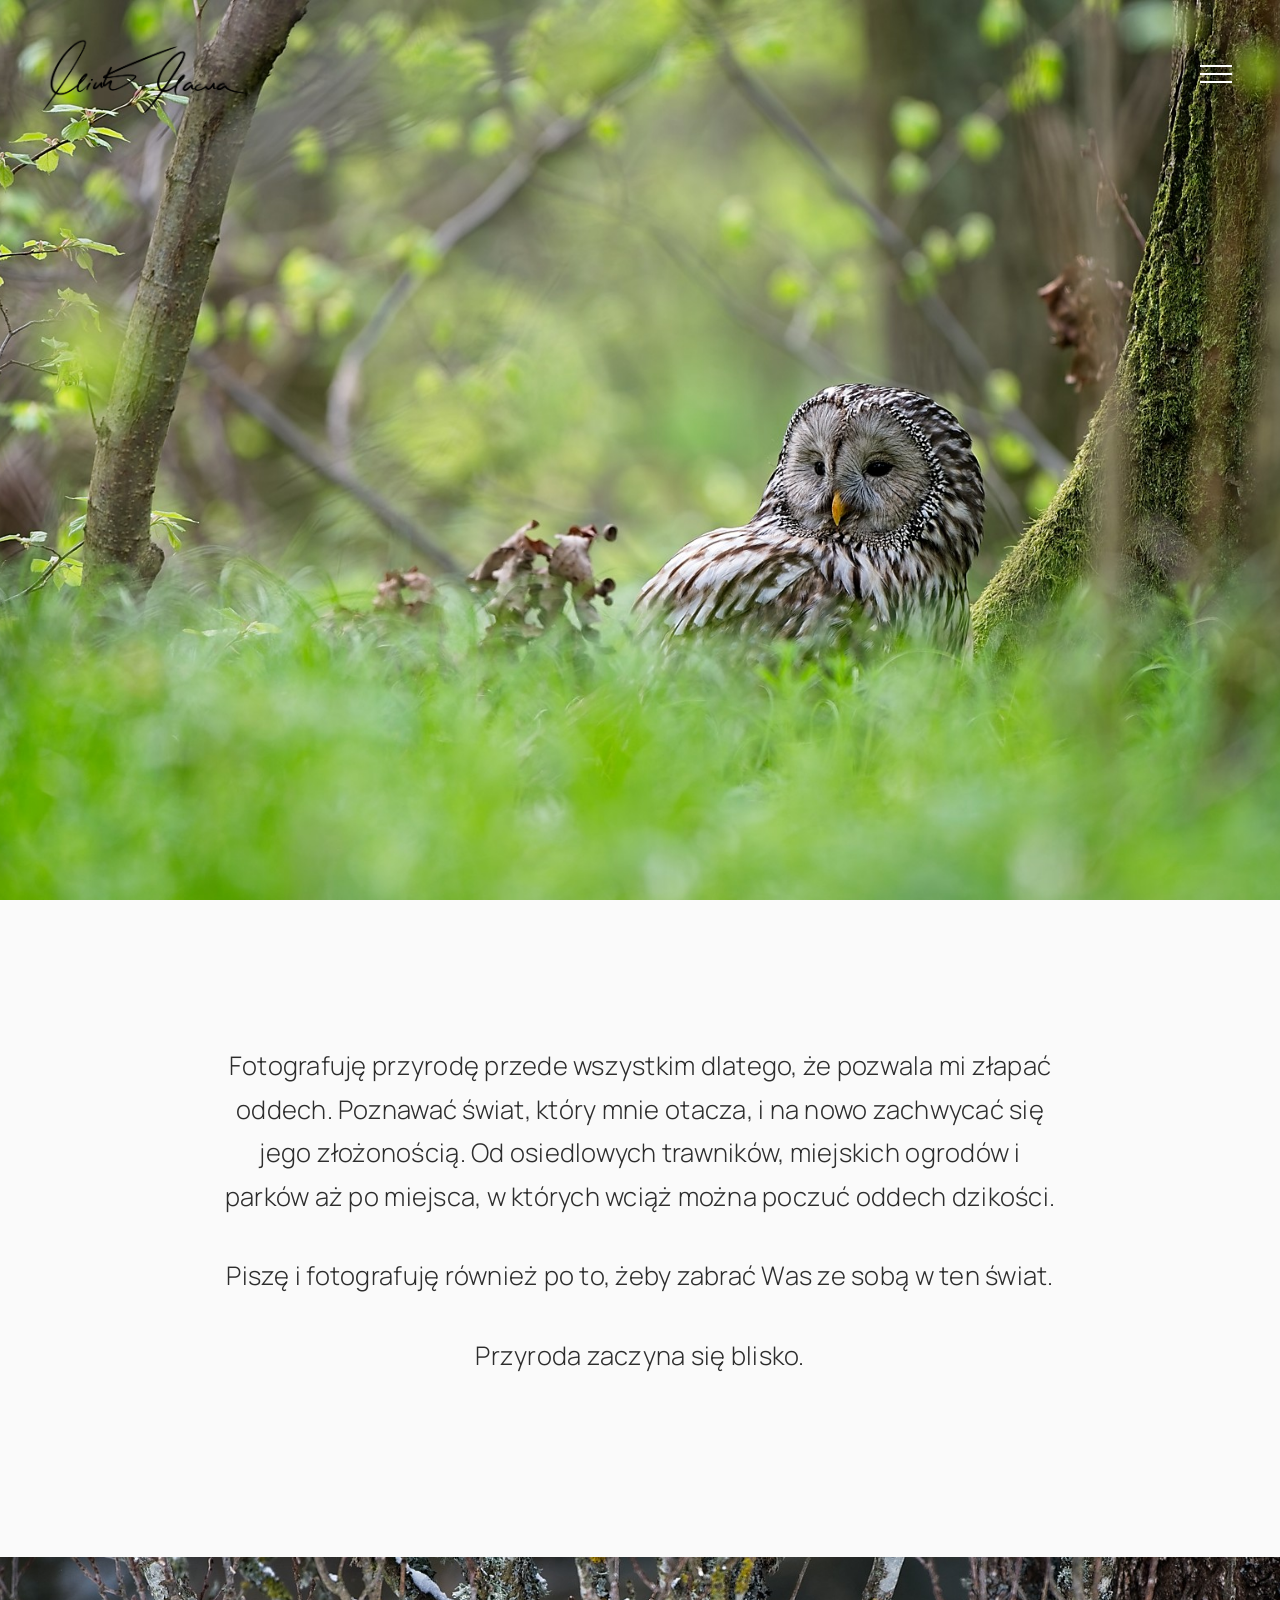
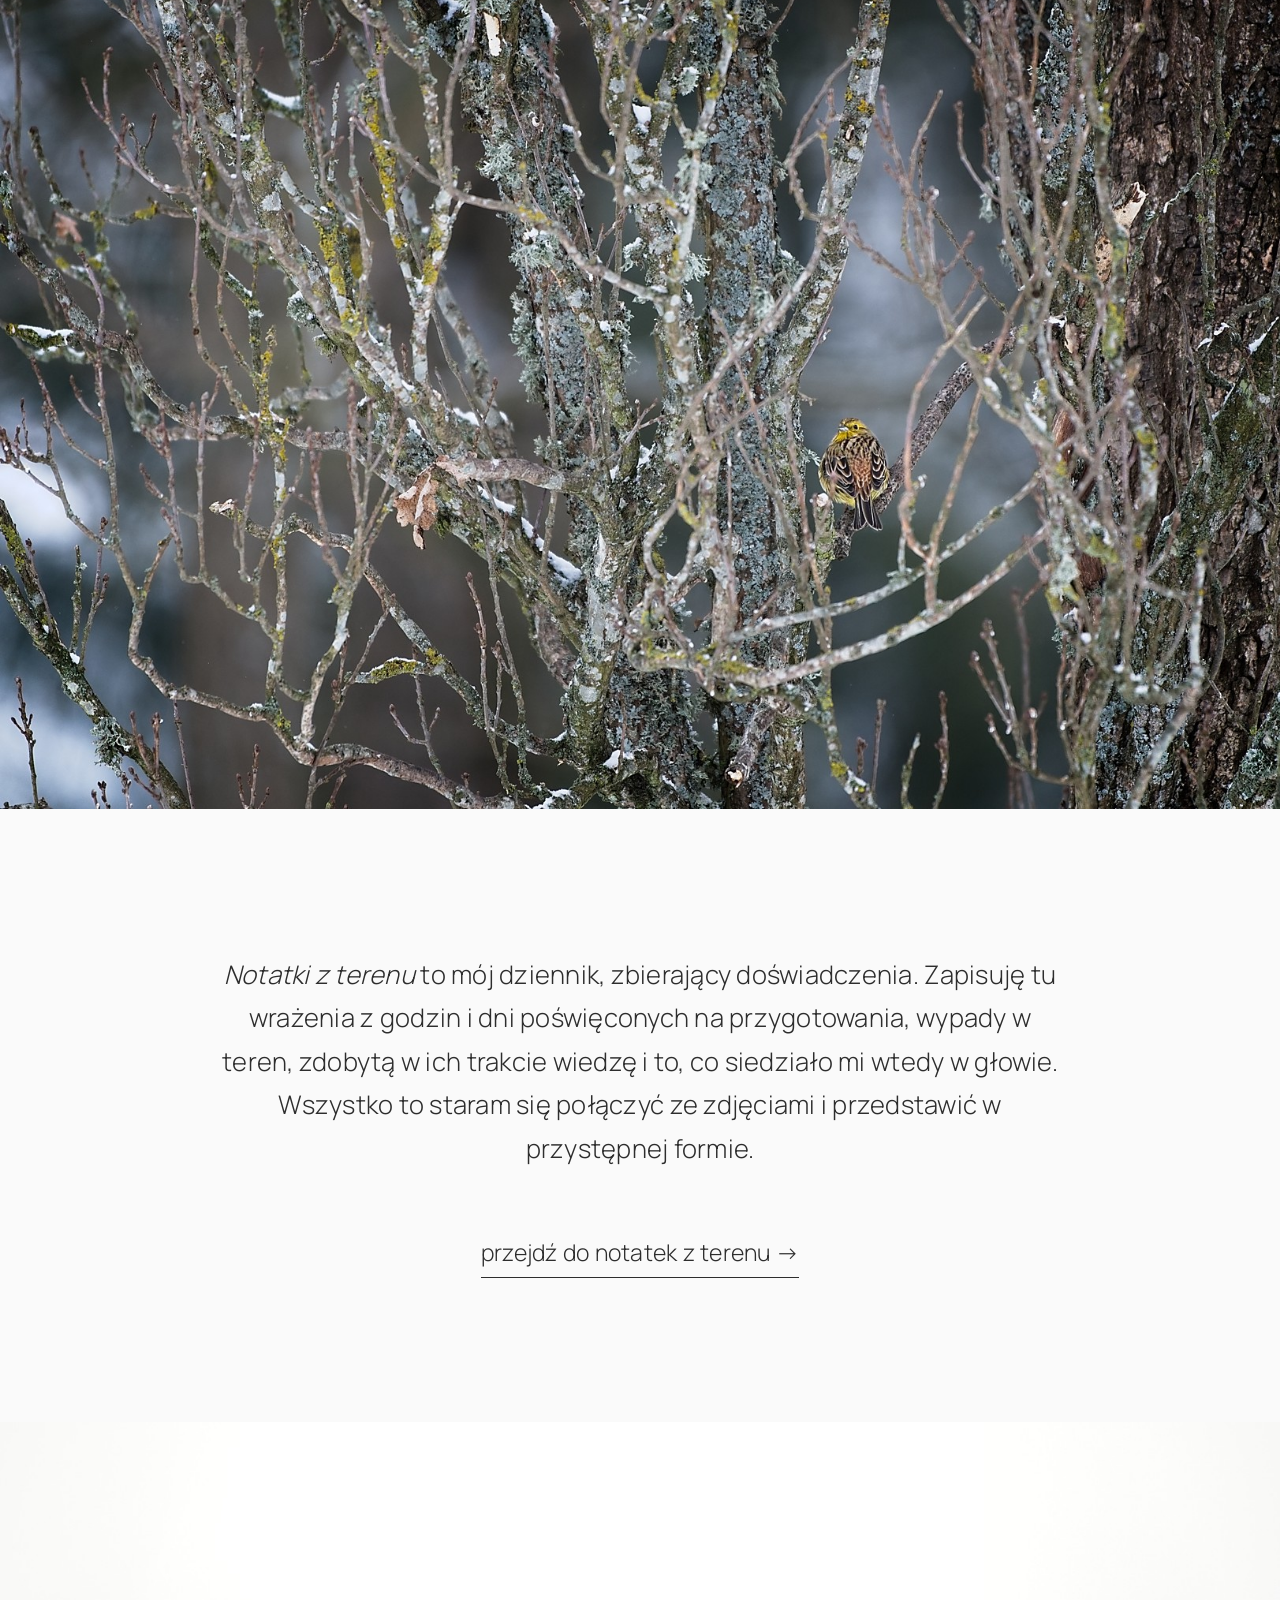
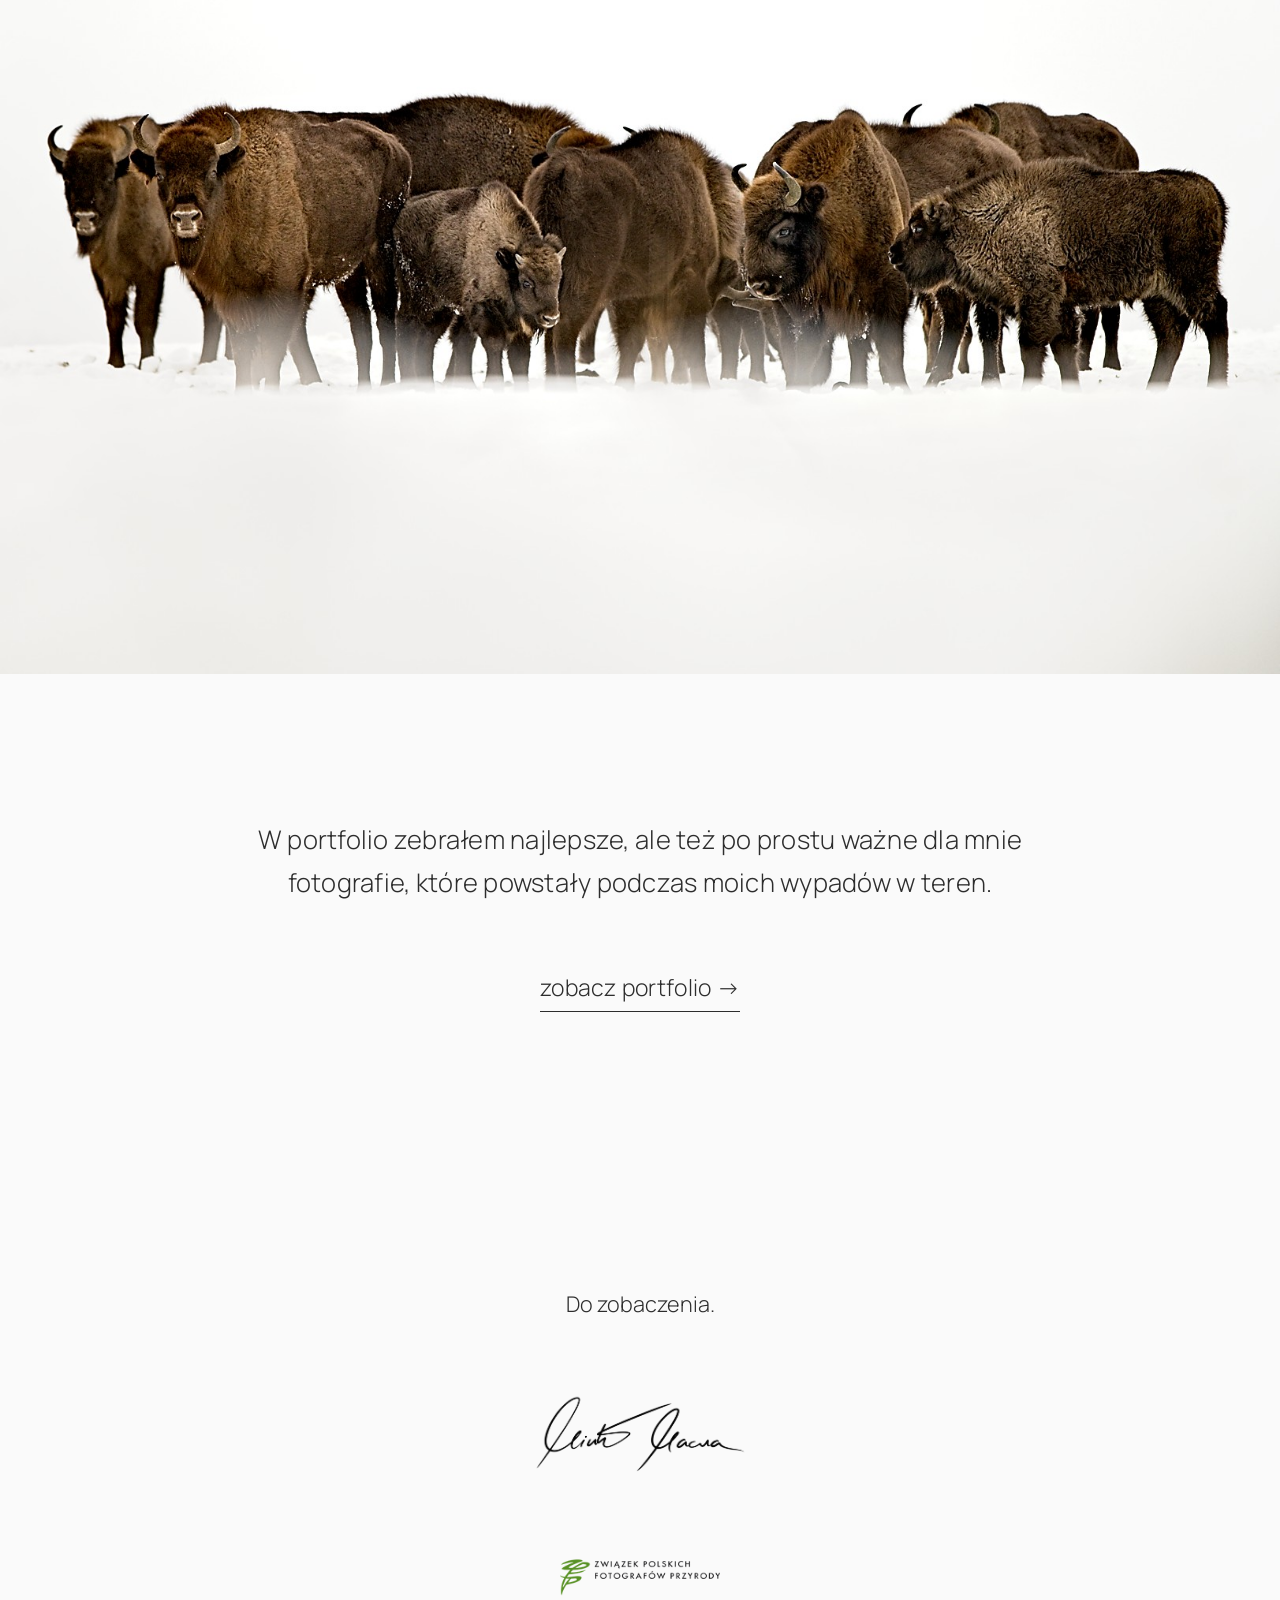
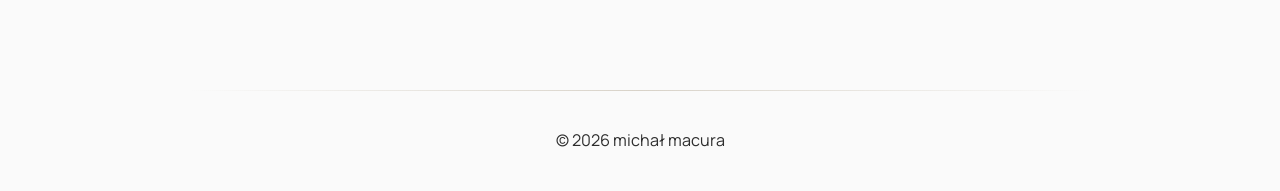
==== commit 2173d95b: "Update index.html" ====
--- a/index.html
+++ b/index.html
@@ -7,7 +7,7 @@
     <meta name="viewport"
         content="width=device-width, initial-scale=1.0">
 
-    <title>Michał Macura – fotografia przyrody</title>
+    <title>Notatki z terenu | Michał Macura</title>
 
     <meta name="description"
         content="Fotografia przyrody, notatki z terenu i wybrane fotografie Michała Macury.">
@@ -110,7 +110,11 @@
                 </p>
 
                 <p>
-                    Piszę i fotografuję również po to, żeby zabrać Was ze sobą w ten świat. Przyroda zaczyna się blisko.
+                    Piszę i fotografuję również po to, żeby zabrać Was ze sobą w ten świat.
+                </p>
+
+				<p>
+                    Przyroda zaczyna się blisko.
                 </p>
 
             </div>
@@ -142,8 +146,8 @@
             <div class="home-text">
 
                 <p>
-                    <em>Notatki z terenu</em> to swego rodzaju dziennik, zbierający moje doświadczenia i to, co siedziało mi w głowie. 
-					Zapisuję tu wrażenia z godzin i dni poświęconych na przygotowania, wypady w teren i zdobytą w ich trakcie wiedzę. 
+                    <em>Notatki z terenu</em> to mój dziennik, zbierający doświadczenia. 
+					Zapisuję tu wrażenia z godzin i dni poświęconych na przygotowania, wypady w teren, zdobytą w ich trakcie wiedzę i to, co siedziało mi wtedy w głowie. 
 					Wszystko to staram się połączyć ze zdjęciami i przedstawić w przystępnej formie.
                 </p>
 
@@ -184,7 +188,7 @@
             <div class="home-text">
 
                 <p>
-                    W portfolio zebrałem najlepsze, ale też po prostu ważne dla mnie fotografie, które powstały podczas moich wypadów.
+                    W portfolio zebrałem najlepsze, ale też po prostu ważne dla mnie fotografie, które powstały podczas moich wypadów w teren.
                 </p>
 
                 <a
--- a/assets/css/style.css
+++ b/assets/css/style.css
@@ -1016,4 +1016,62 @@
         line-height: 1.5;
     }
 
-}+}
+
+.journal-follow a {
+    color: inherit;
+    text-decoration: underline;
+    text-decoration-thickness: 1px;
+    text-underline-offset: 3px;
+    transition: opacity 0.25s ease;
+}
+
+.journal-follow a:hover {
+    opacity: 0.55;
+}
+
+/* Kafelki social media */
+
+.social-links {
+    display: flex;
+    gap: 12px;
+    margin-top: 20px;
+}
+
+.social-links a {
+    width: 48px;
+    height: 48px;
+    display: flex;
+    align-items: center;
+    justify-content: center;
+
+    background-color: #eeeeeb;
+    border: 1px solid #deded9;
+    border-radius: 6px;
+
+    color: #555;
+    text-decoration: none;
+
+    transition: background-color 0.2s ease;
+}
+
+.social-links a:hover {
+    background-color: #dcdcd7;
+}
+
+/* Rozmiar ikon */
+
+.social-links a img {
+    width: 24px !important;
+    height: 24px !important;
+    max-width: 24px !important;
+    max-height: 24px !important;
+    object-fit: contain;
+    display: block;
+}
+
+.newsletter-section {
+    margin-top: 40px;
+    display: flex;
+    justify-content: center;
+}
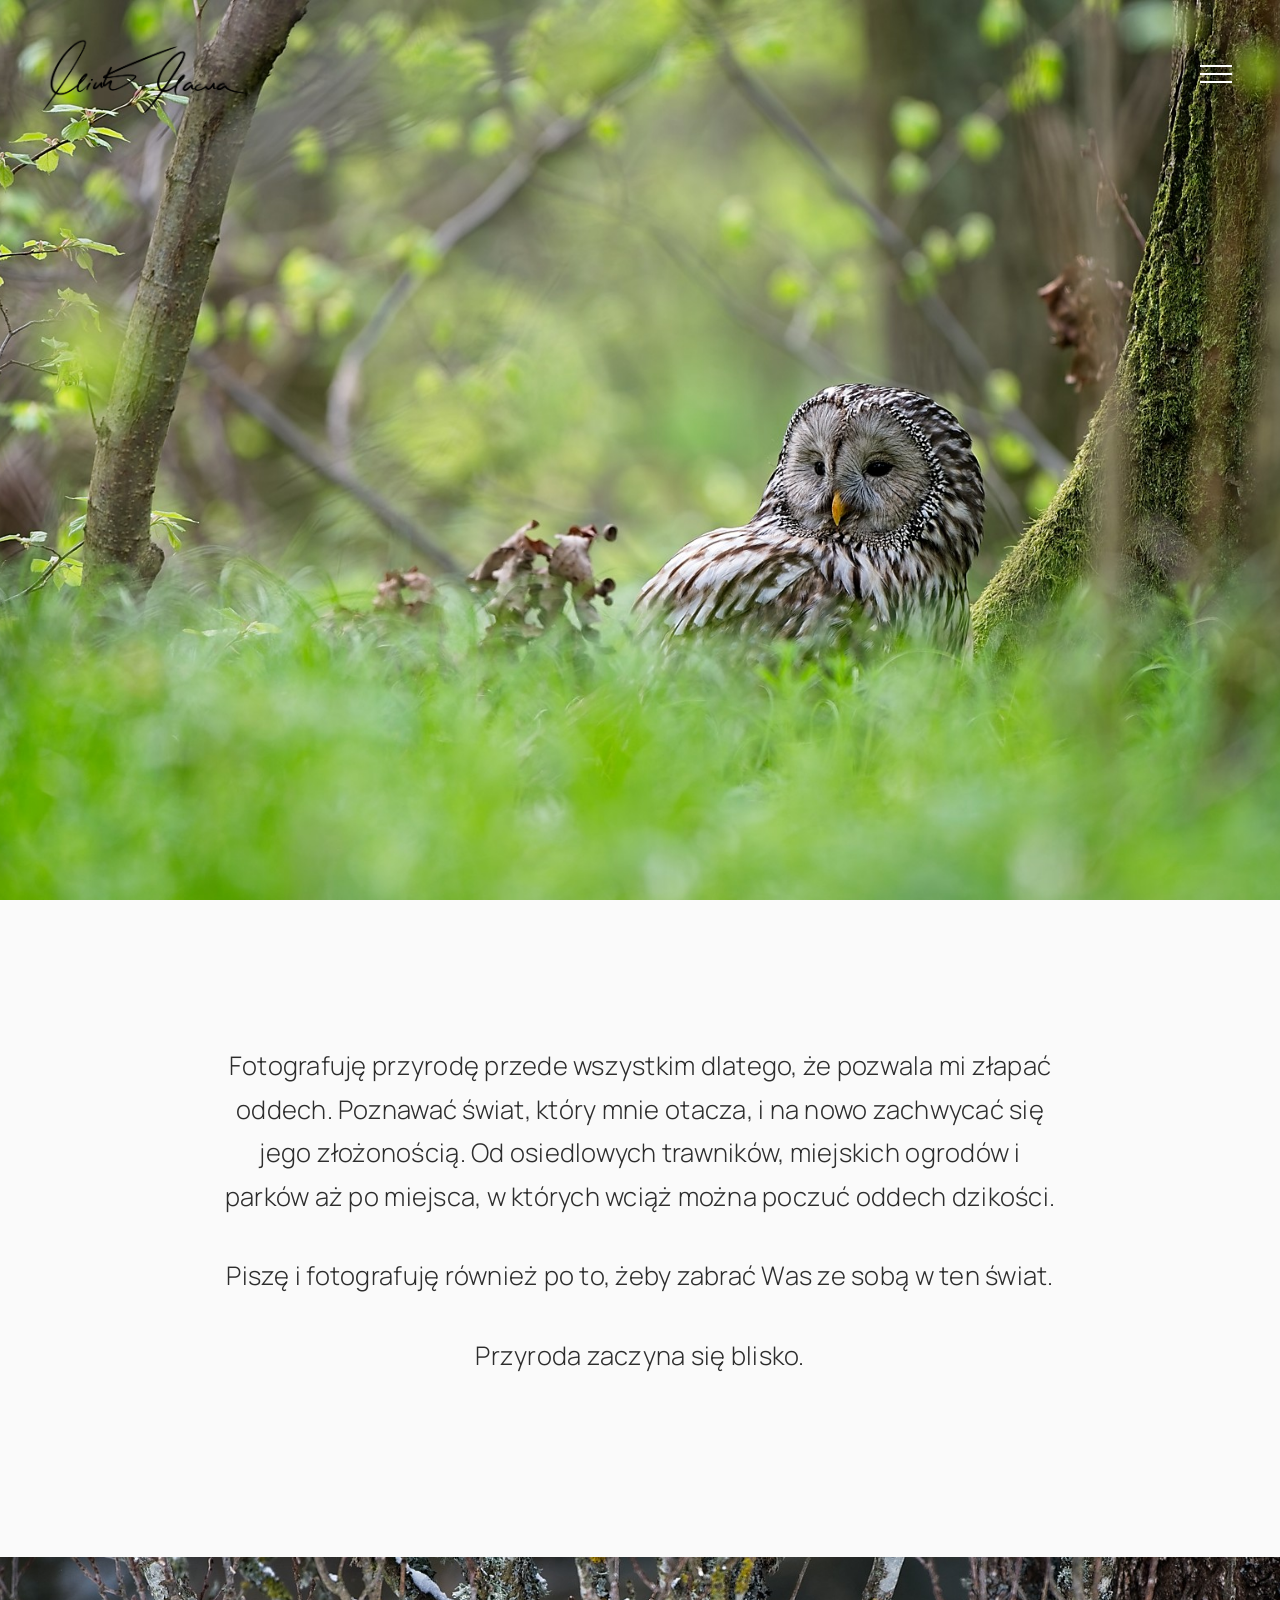
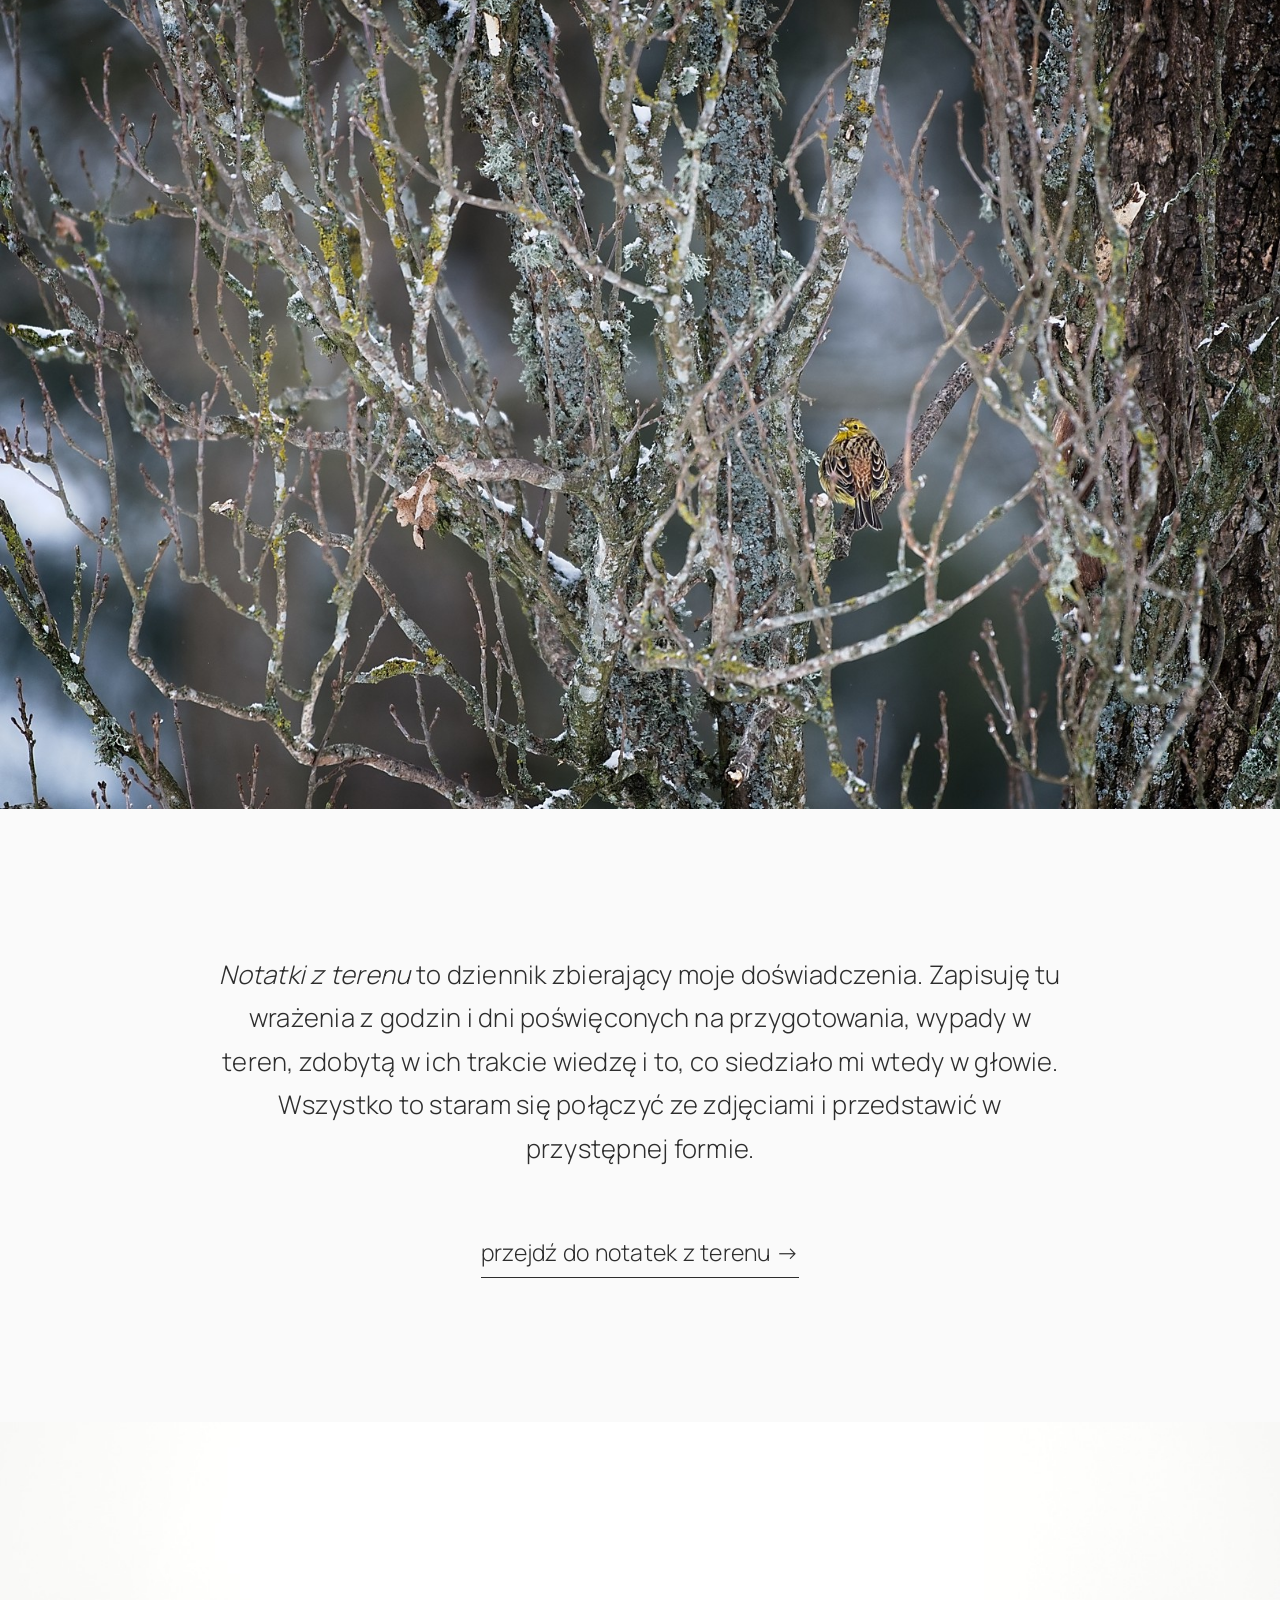
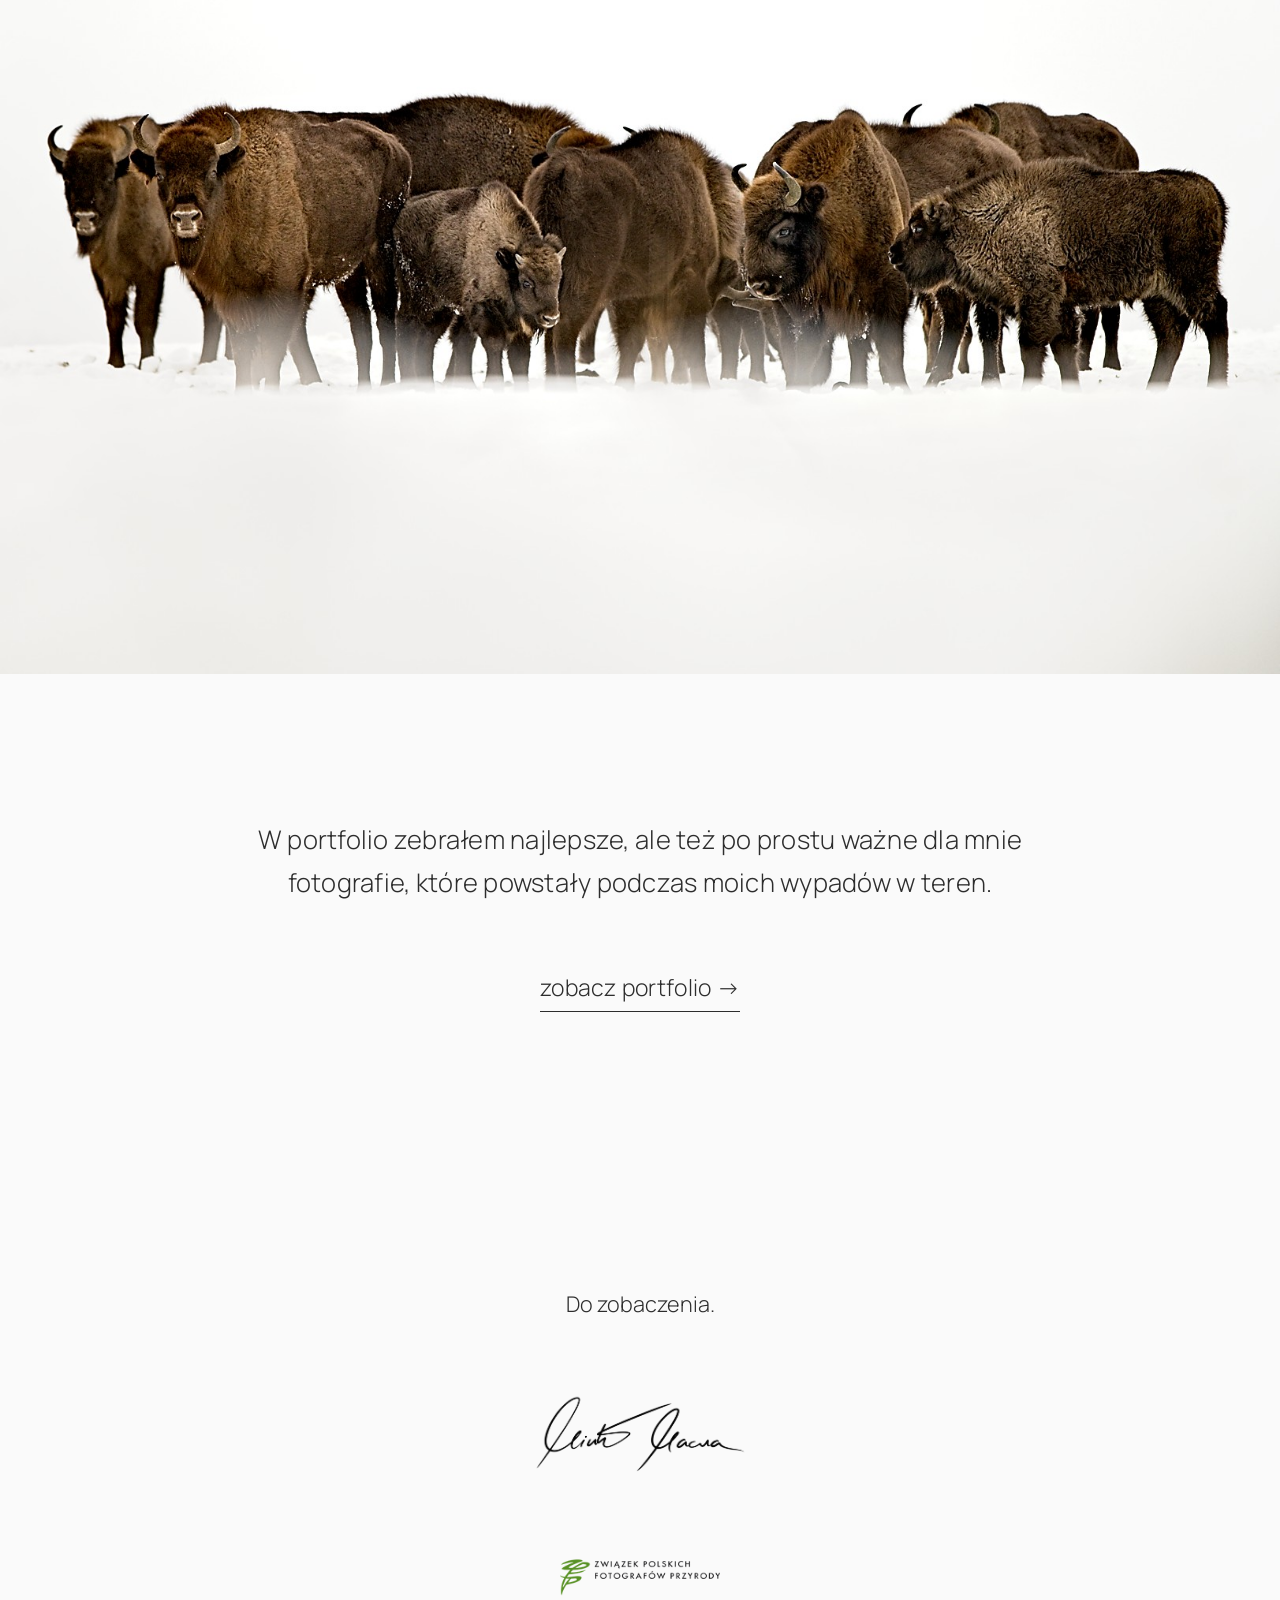
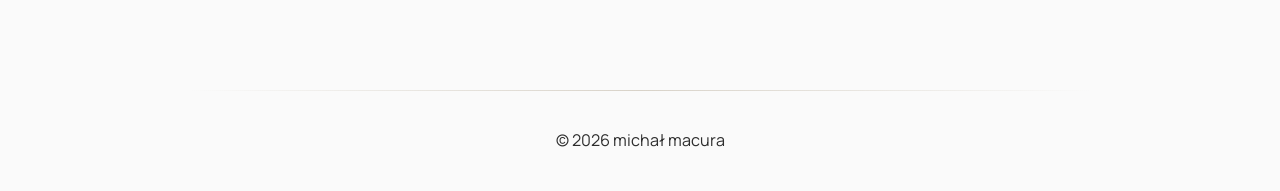
==== commit 8486f675: "Update index.html" ====
--- a/index.html
+++ b/index.html
@@ -146,7 +146,7 @@
             <div class="home-text">
 
                 <p>
-                    <em>Notatki z terenu</em> to mój dziennik, zbierający doświadczenia. 
+                    <em>Notatki z terenu</em> to dziennik zbierający moje doświadczenia. 
 					Zapisuję tu wrażenia z godzin i dni poświęconych na przygotowania, wypady w teren, zdobytą w ich trakcie wiedzę i to, co siedziało mi wtedy w głowie. 
 					Wszystko to staram się połączyć ze zdjęciami i przedstawić w przystępnej formie.
                 </p>
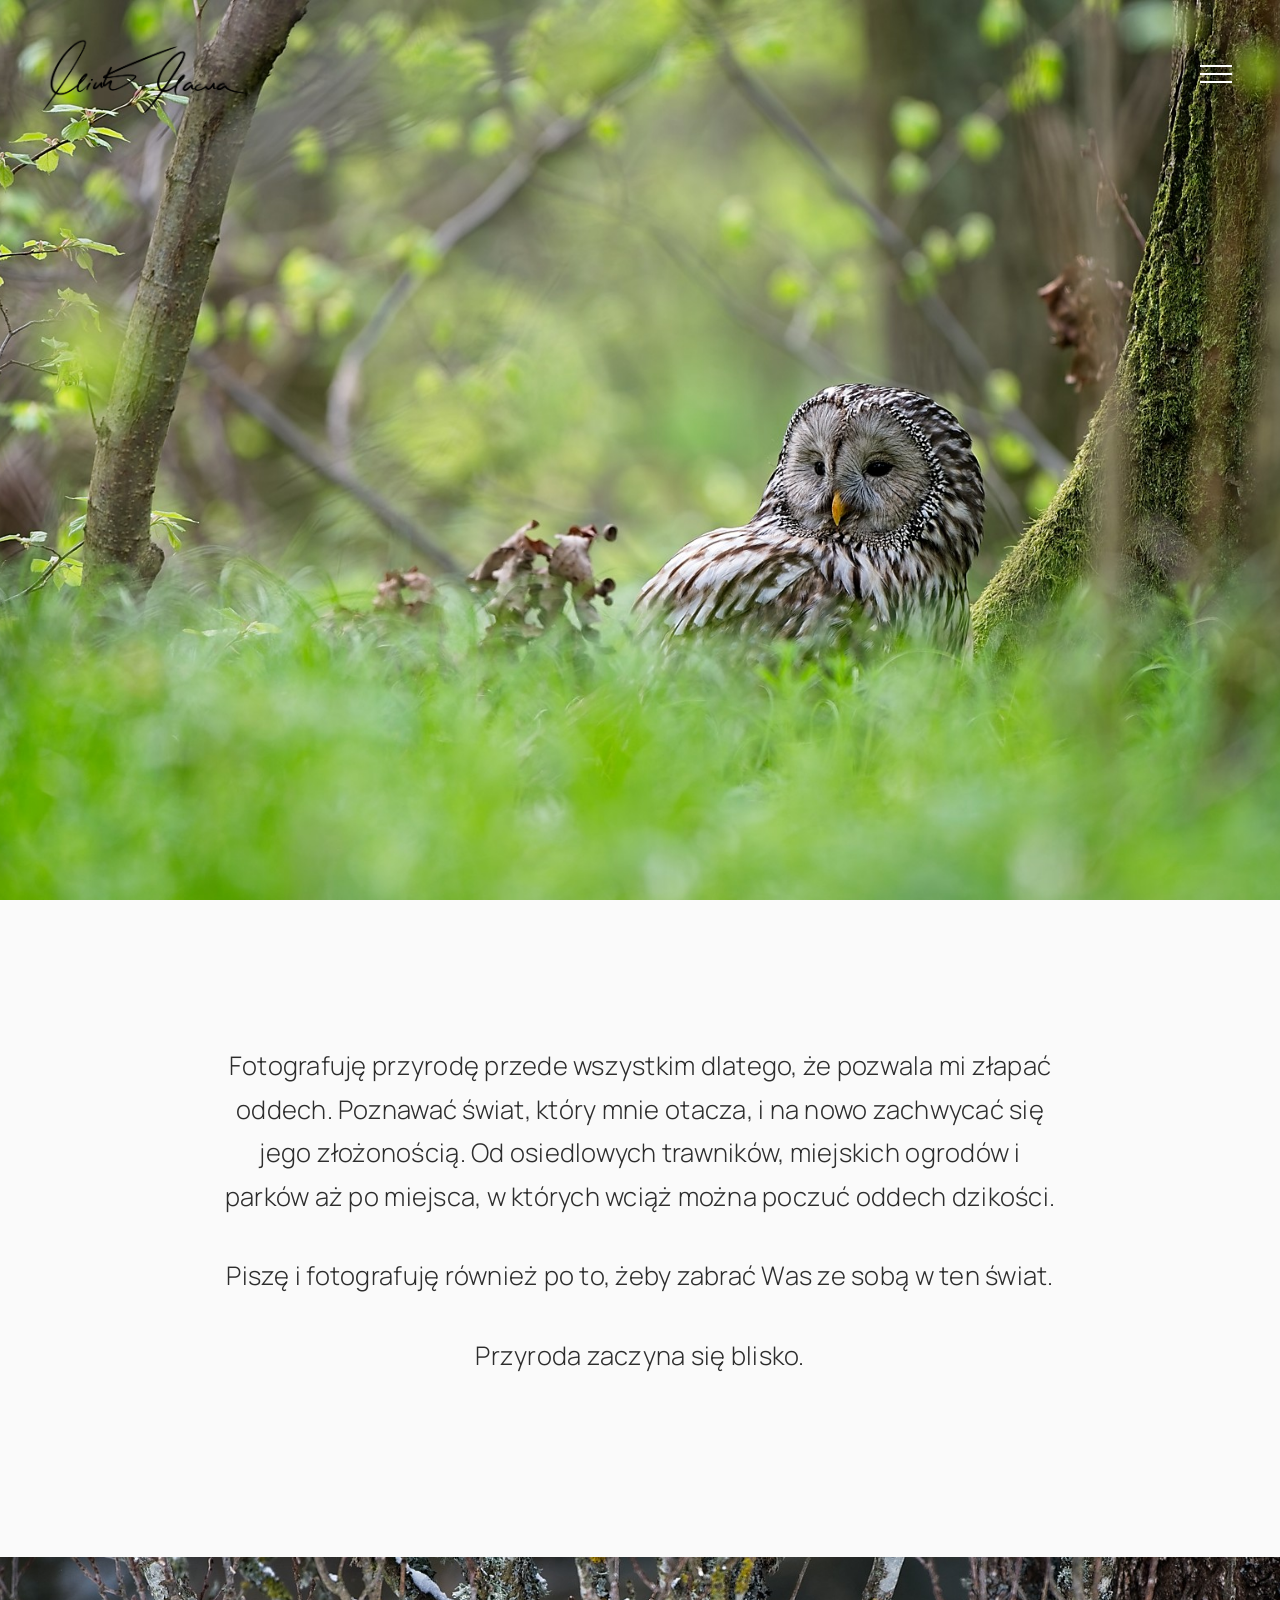
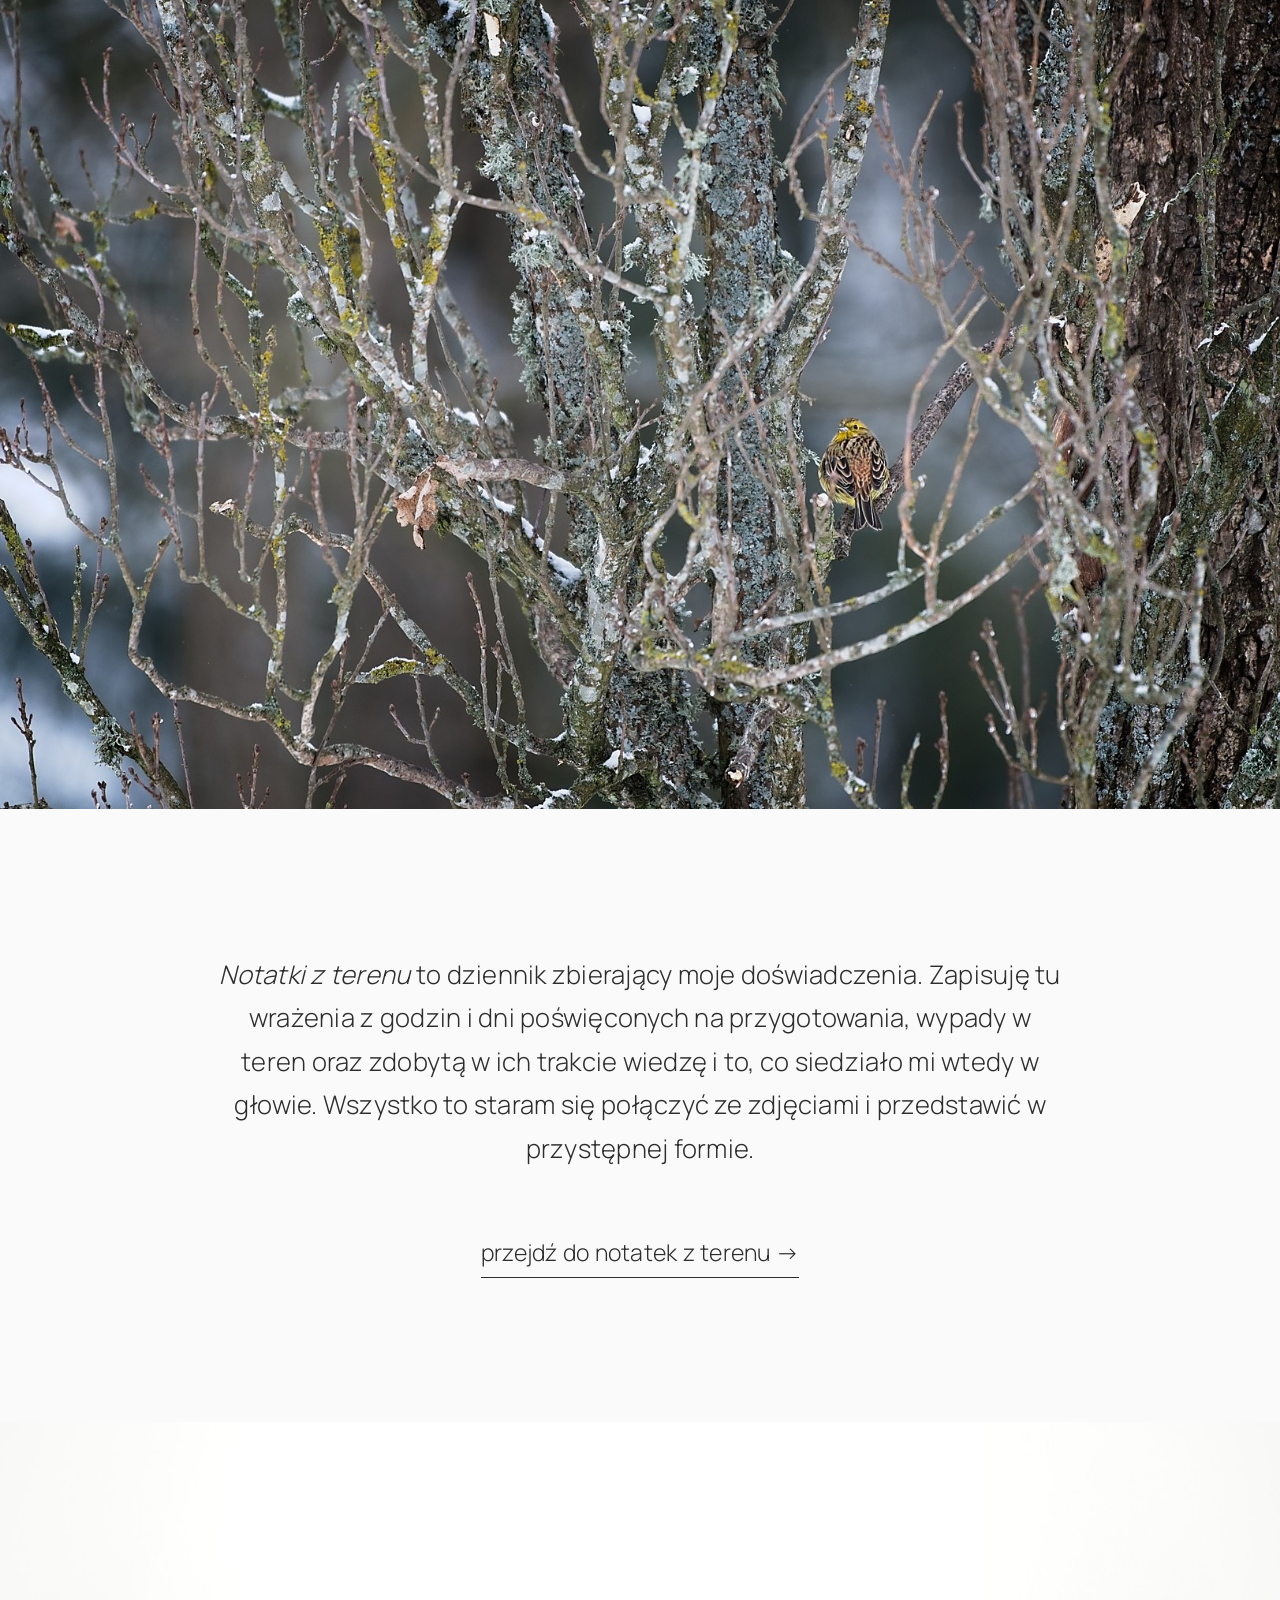
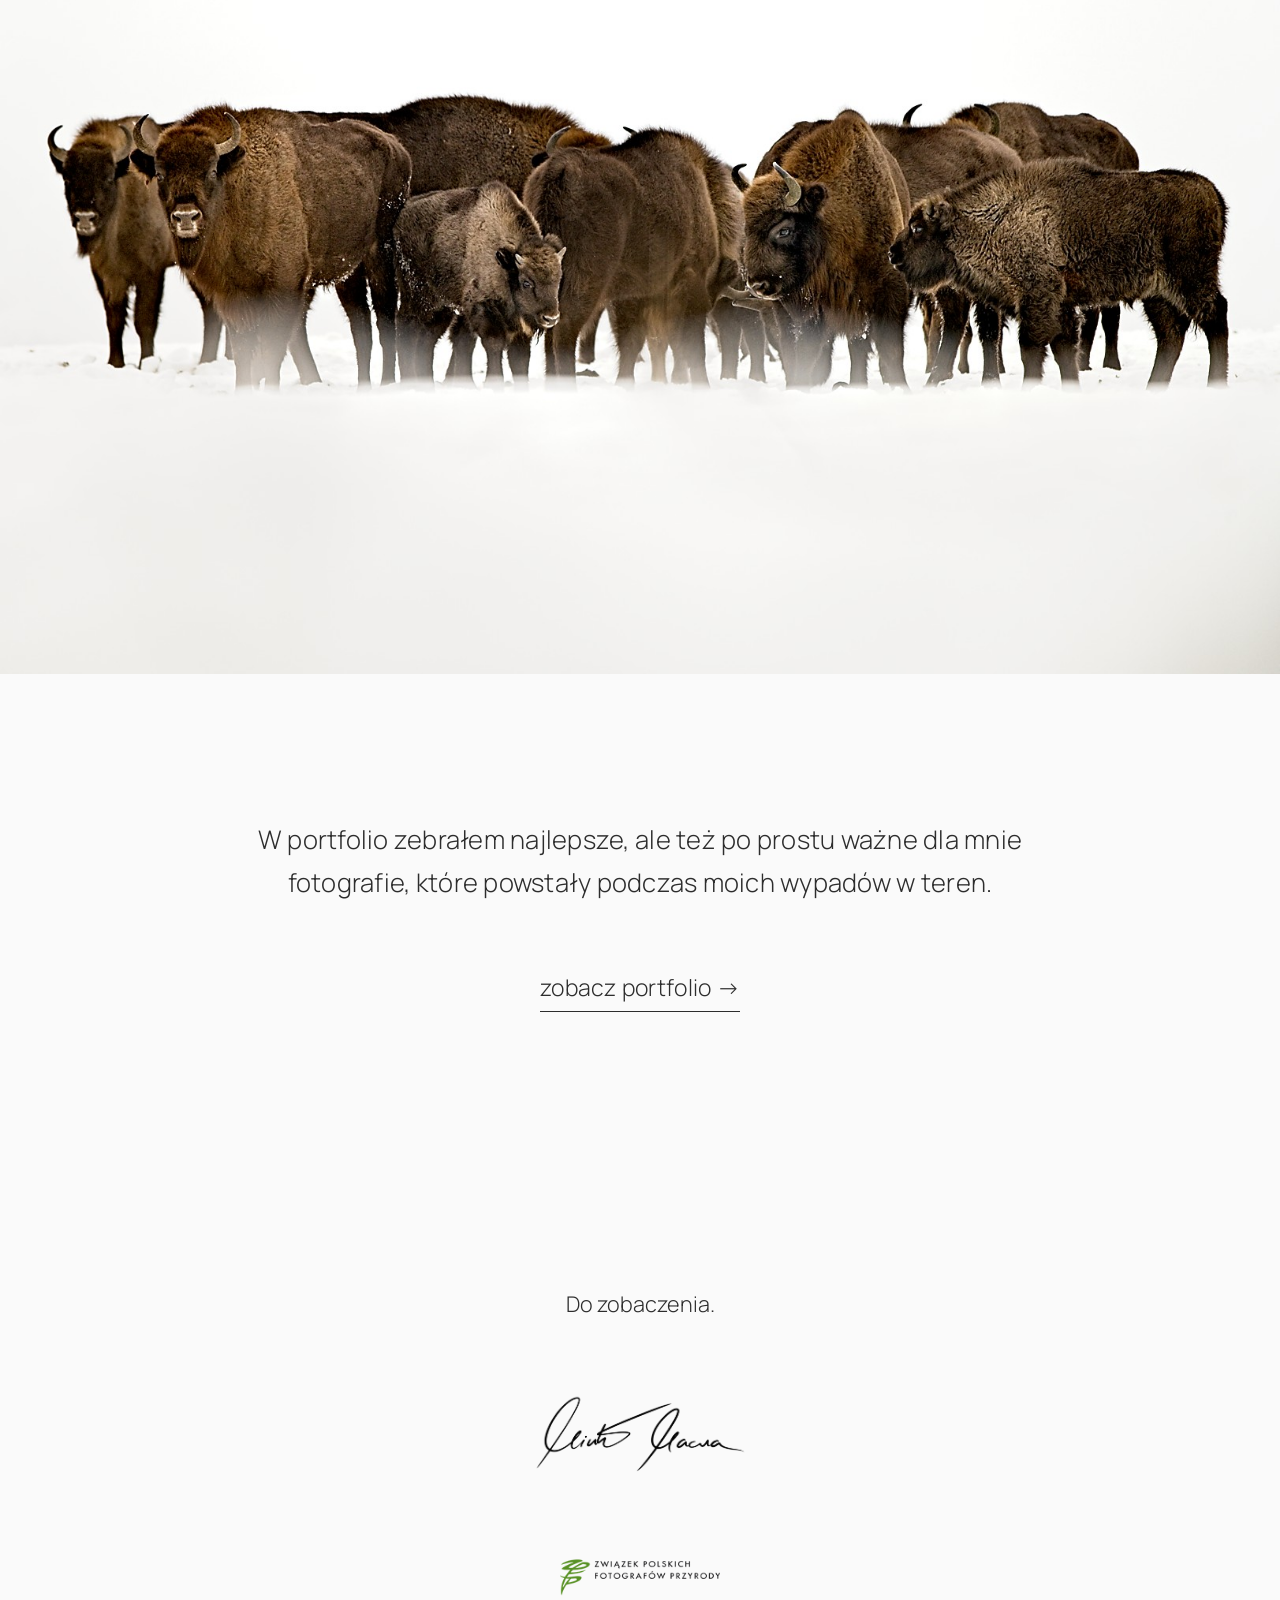
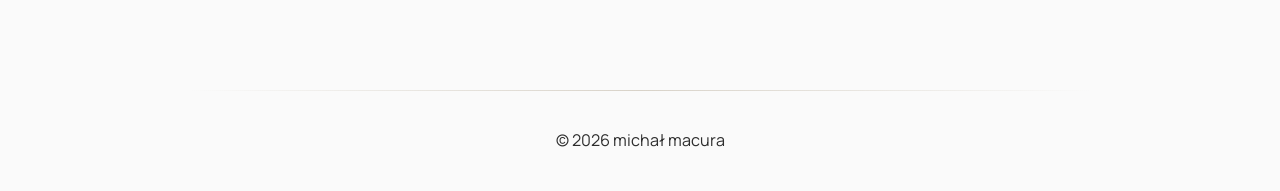
==== commit c1ea447a: "Update index.html" ====
--- a/index.html
+++ b/index.html
@@ -147,7 +147,7 @@
 
                 <p>
                     <em>Notatki z terenu</em> to dziennik zbierający moje doświadczenia. 
-					Zapisuję tu wrażenia z godzin i dni poświęconych na przygotowania, wypady w teren, zdobytą w ich trakcie wiedzę i to, co siedziało mi wtedy w głowie. 
+					Zapisuję tu wrażenia z godzin i dni poświęconych na przygotowania, wypady w teren oraz zdobytą w ich trakcie wiedzę i to, co siedziało mi wtedy w głowie. 
 					Wszystko to staram się połączyć ze zdjęciami i przedstawić w przystępnej formie.
                 </p>
 
